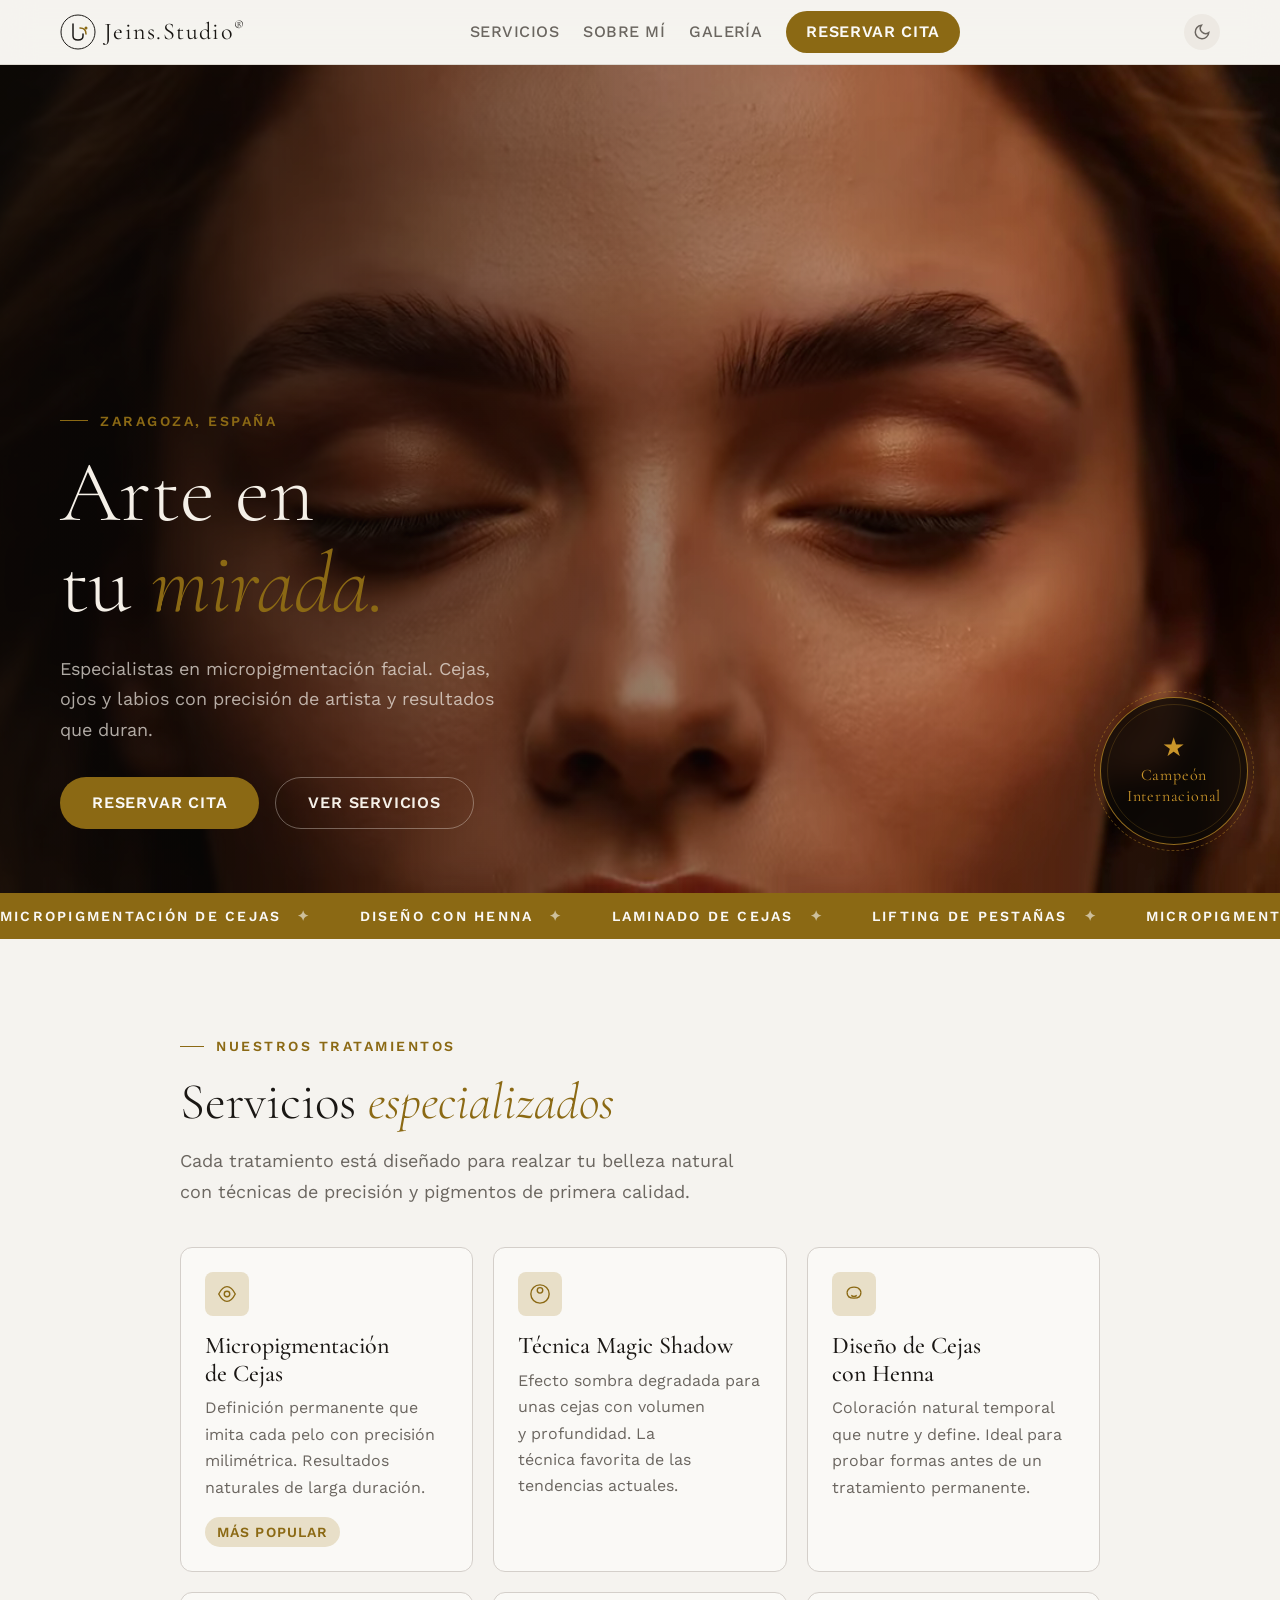
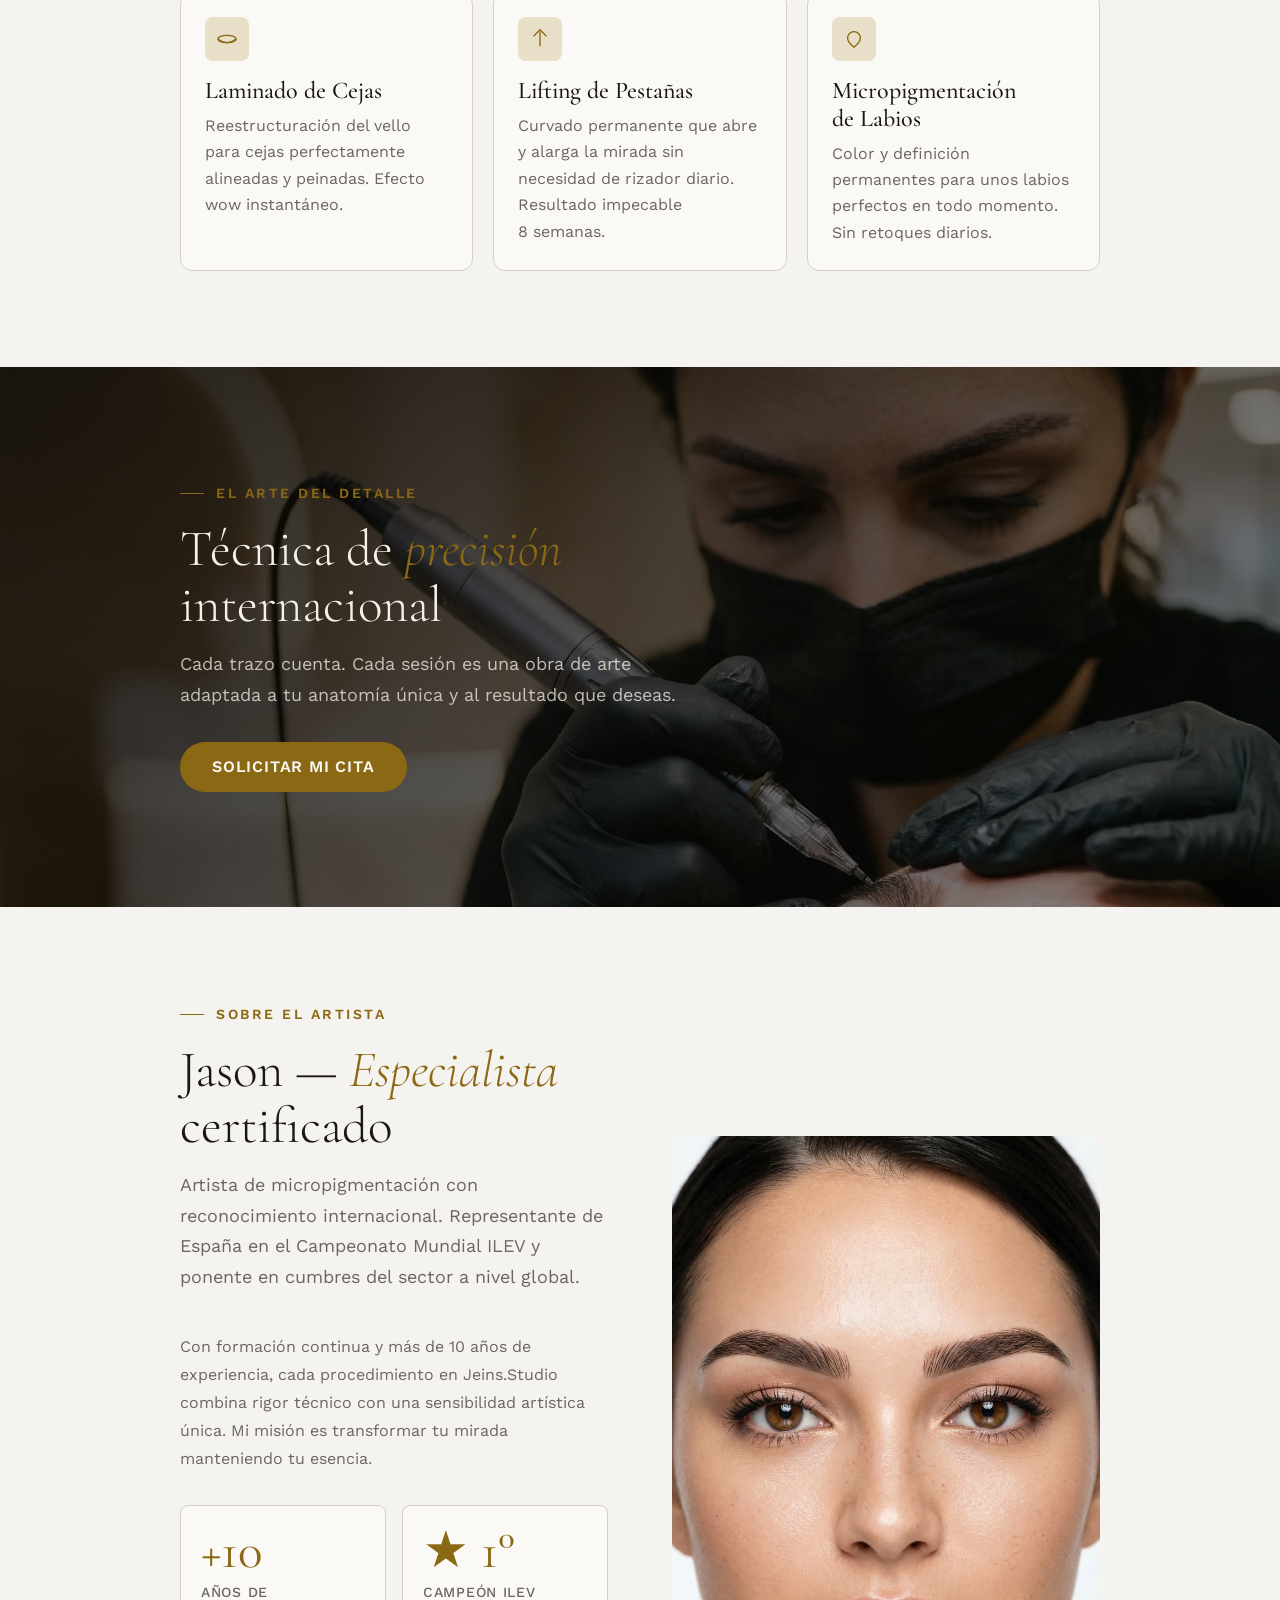
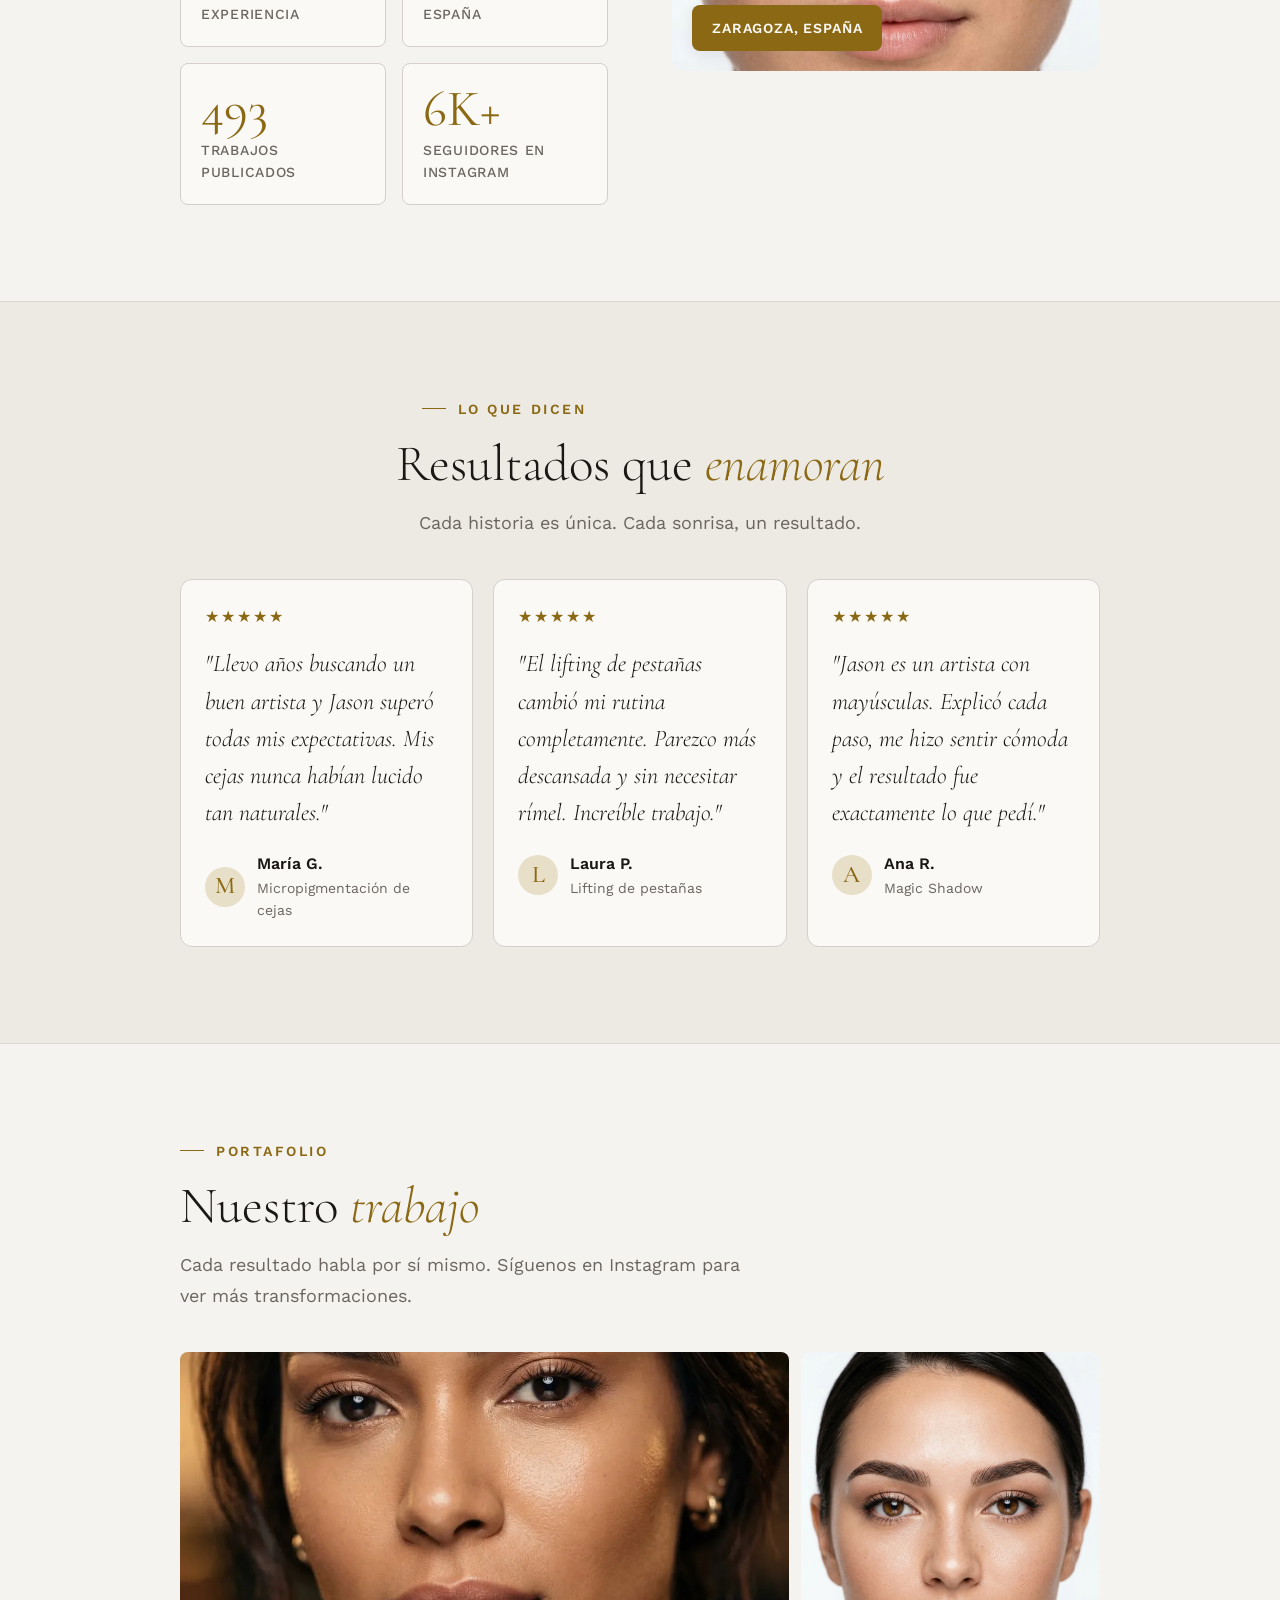
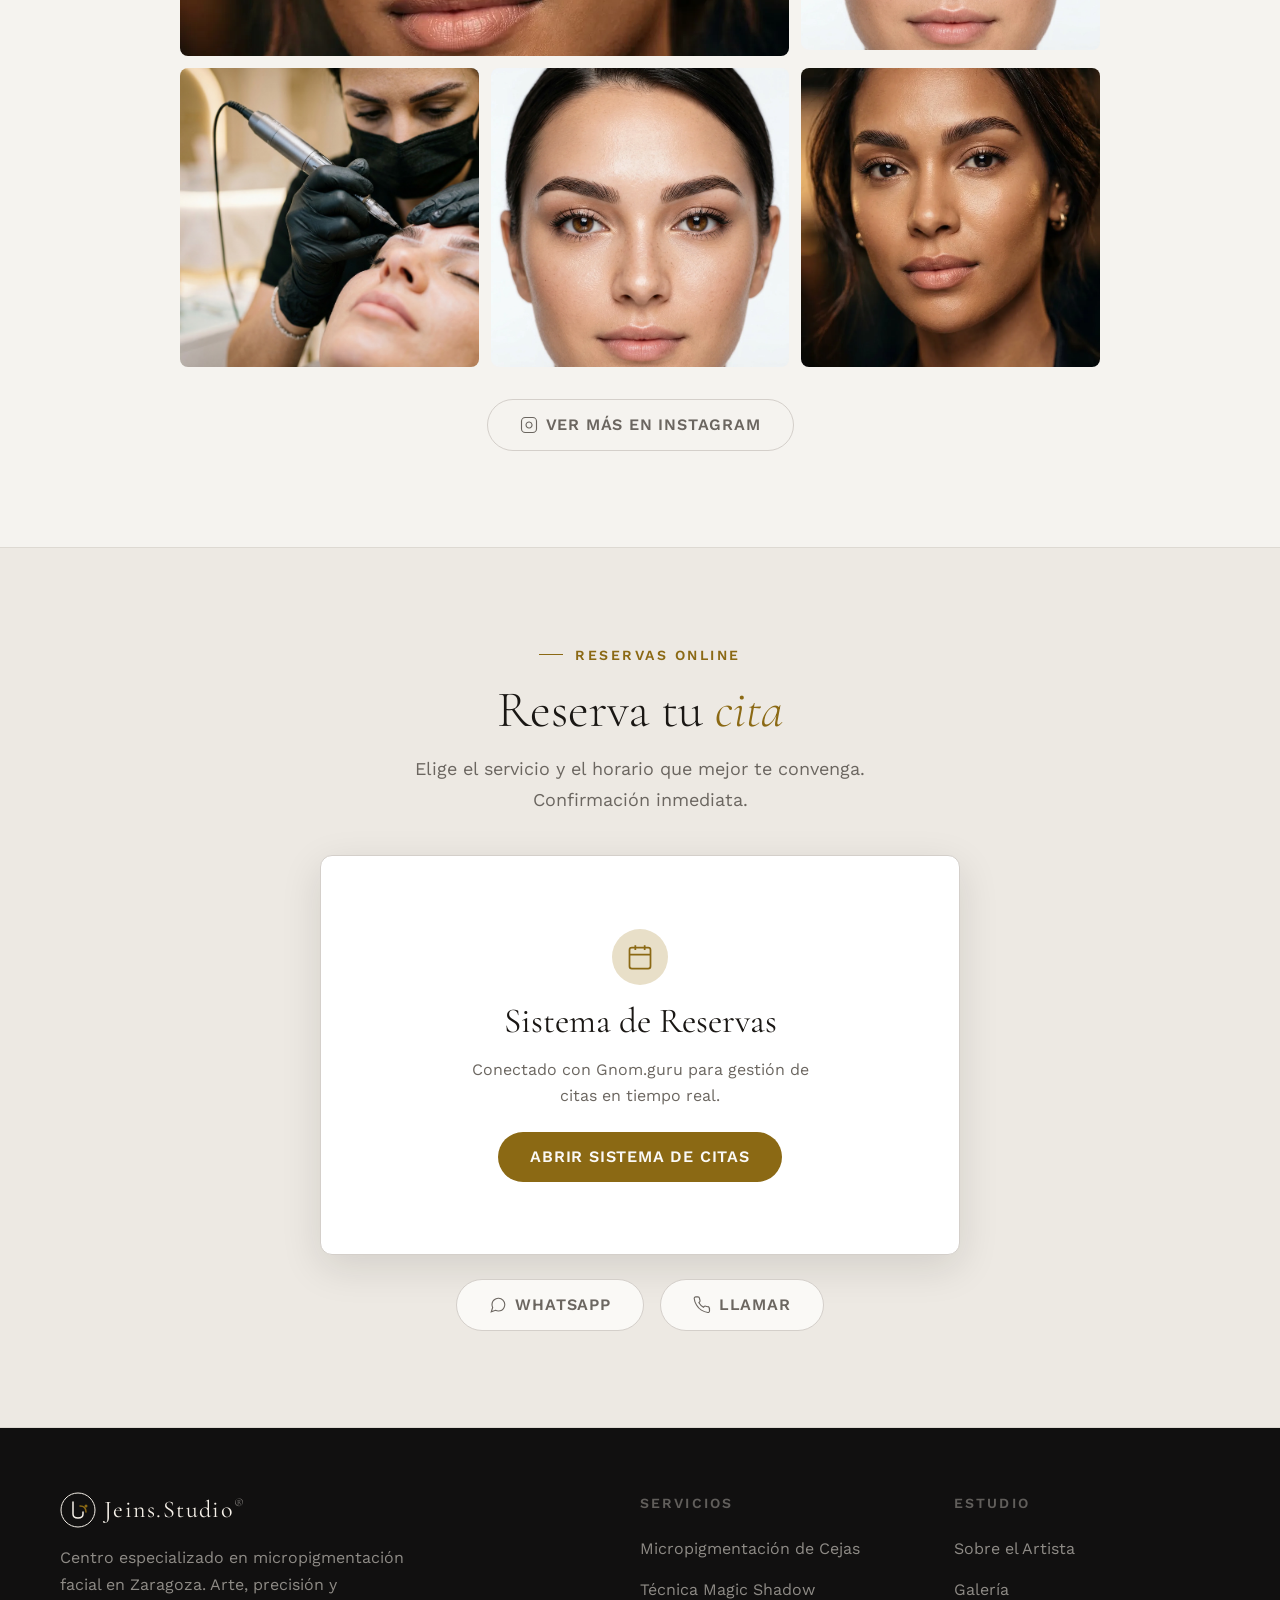
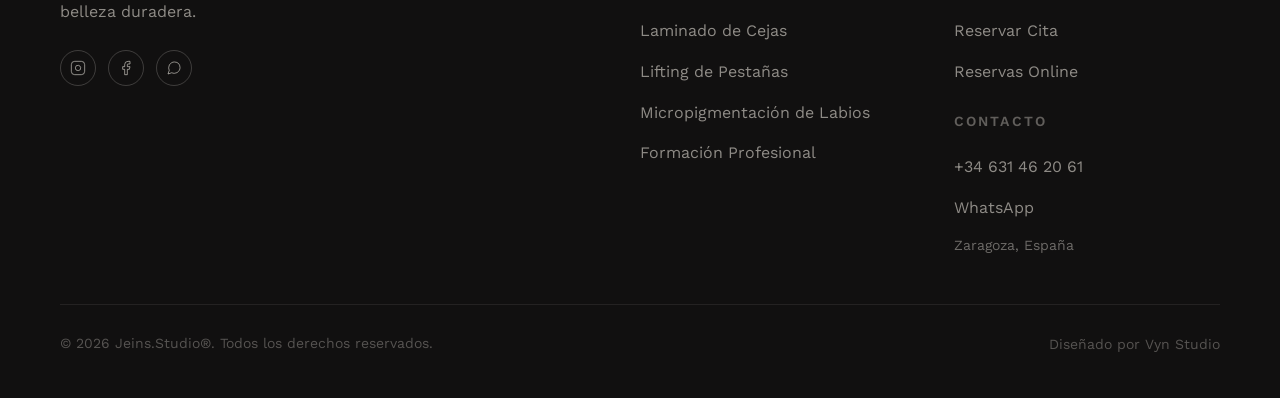
==== index.html @ 7ea9d1a5 "🎯 Hero poster: real first video frame inline (3KB) — exact match, zero flash" ====
<!DOCTYPE html>
<html lang="es">
<head>
<meta charset="UTF-8">
<meta name="viewport" content="width=device-width, initial-scale=1.0">

<!-- ===== SEO PRIMARIO ===== -->
<title>Jeins.Studio® | Micropigmentación de Cejas y Labios en Zaragoza</title>
<meta name="description" content="Jeins.Studio® — Especialistas en micropigmentación facial en Zaragoza. Cejas, ojos y labios con precisión de artista. Campeón internacional ILEV. Reserva tu cita online.">
<meta name="keywords" content="micropigmentación Zaragoza, micropigmentación cejas Zaragoza, microblading Zaragoza, laminado cejas Zaragoza, lifting pestañas Zaragoza, tatuaje cejas Zaragoza, Jeins Studio">
<meta name="author" content="Jeins.Studio®">
<meta name="robots" content="index, follow">
<link rel="canonical" href="https://jeinsstudio.com/">

<!-- ===== OPEN GRAPH (Facebook / WhatsApp) ===== -->
<meta property="og:type" content="website">
<meta property="og:url" content="https://jeinsstudio.com/">
<meta property="og:title" content="Jeins.Studio® | Micropigmentación Facial en Zaragoza">
<meta property="og:description" content="Especialistas en diseño de cejas, micropigmentación y tratamientos de belleza en Zaragoza. Artista galardonado internacionalmente. Reserva tu cita.">
<meta property="og:image" content="https://jeinsstudio.com/hero.png">
<meta property="og:image:width" content="1200">
<meta property="og:image:height" content="630">
<meta property="og:locale" content="es_ES">
<meta property="og:site_name" content="Jeins.Studio®">

<!-- ===== TWITTER CARD ===== -->
<meta name="twitter:card" content="summary_large_image">
<meta name="twitter:title" content="Jeins.Studio® | Micropigmentación Facial en Zaragoza">
<meta name="twitter:description" content="Especialistas en micropigmentación facial en Zaragoza. Reserva tu cita online.">
<meta name="twitter:image" content="https://jeinsstudio.com/hero.png">

<!-- ===== STRUCTURED DATA (Schema.org) ===== -->
<script type="application/ld+json">
{
  "@context": "https://schema.org",
  "@type": "BeautySalon",
  "name": "Jeins.Studio®",
  "description": "Centro especializado en micropigmentación facial en Zaragoza. Cejas, ojos y labios con precisión de artista.",
  "url": "https://jeinsstudio.com",
  "telephone": "+34631462061",
  "priceRange": "€€",
  "image": "https://jeinsstudio.com/hero.png",
  "address": {
    "@type": "PostalAddress",
    "addressLocality": "Zaragoza",
    "addressRegion": "Aragón",
    "addressCountry": "ES"
  },
  "geo": {
    "@type": "GeoCoordinates",
    "latitude": "41.6488",
    "longitude": "-0.8891"
  },
  "openingHoursSpecification": {
    "@type": "OpeningHoursSpecification",
    "dayOfWeek": ["Monday","Tuesday","Wednesday","Thursday","Friday"],
    "opens": "09:00",
    "closes": "19:00"
  },
  "sameAs": [
    "https://www.instagram.com/jeins.studio",
    "https://www.facebook.com/profile.php?id=100095380410273"
  ],
  "hasOfferCatalog": {
    "@type": "OfferCatalog",
    "name": "Servicios de Micropigmentación",
    "itemListElement": [
      {"@type": "Offer", "itemOffered": {"@type": "Service", "name": "Micropigmentación de Cejas"}},
      {"@type": "Offer", "itemOffered": {"@type": "Service", "name": "Técnica Magic Shadow"}},
      {"@type": "Offer", "itemOffered": {"@type": "Service", "name": "Laminado de Cejas"}},
      {"@type": "Offer", "itemOffered": {"@type": "Service", "name": "Lifting de Pestañas"}},
      {"@type": "Offer", "itemOffered": {"@type": "Service", "name": "Micropigmentación de Labios"}}
    ]
  }
}
</script>

<!-- ===== PERFORMANCE ===== -->
<link rel="preconnect" href="https://fonts.googleapis.com">
<link rel="preconnect" href="https://fonts.gstatic.com" crossorigin>
<link rel="preload" href="hero.webm" as="video" type="video/webm">
<link rel="preload" href="hero.mp4" as="video" type="video/mp4">
<link rel="dns-prefetch" href="https://wa.me">
<link rel="dns-prefetch" href="https://gnom.guru">
<link href="https://fonts.googleapis.com/css2?family=Cormorant+Garamond:ital,wght@0,300;0,400;0,500;0,600;1,300;1,400&family=Work+Sans:wght@300;400;500;600&display=swap" rel="stylesheet" media="print" onload="this.media='all'">
<noscript><link href="https://fonts.googleapis.com/css2?family=Cormorant+Garamond:ital,wght@0,300;0,400;0,500;0,600;1,300;1,400&family=Work+Sans:wght@300;400;500;600&display=swap" rel="stylesheet"></noscript>

<style>
  /* ===== DESIGN TOKENS ===== */
  :root {
    /* Type Scale */
    --text-xs:   clamp(0.75rem,  0.7rem  + 0.25vw, 0.875rem);
    --text-sm:   clamp(0.875rem, 0.8rem  + 0.35vw, 1rem);
    --text-base: clamp(1rem,     0.95rem + 0.25vw, 1.125rem);
    --text-lg:   clamp(1.125rem, 1rem    + 0.75vw, 1.5rem);
    --text-xl:   clamp(1.5rem,   1.2rem  + 1.25vw, 2.25rem);
    --text-2xl:  clamp(2rem,     1.2rem  + 2.5vw,  3.5rem);
    --text-hero: clamp(3rem,     1rem    + 5.5vw,  6rem);

    /* Spacing */
    --space-1: 0.25rem; --space-2: 0.5rem; --space-3: 0.75rem;
    --space-4: 1rem;    --space-5: 1.25rem; --space-6: 1.5rem;
    --space-8: 2rem;    --space-10: 2.5rem; --space-12: 3rem;
    --space-16: 4rem;   --space-20: 5rem;   --space-24: 6rem;
    --space-32: 8rem;

    /* Palette — Warm Ivory + Muted Gold luxury */
    --color-bg:             #f5f3ef;
    --color-surface:        #faf9f6;
    --color-surface-2:      #ffffff;
    --color-surface-offset: #ede9e3;
    --color-divider:        #ddd9d2;
    --color-border:         #d4cfca;

    --color-text:           #1a1714;
    --color-text-muted:     #6b6660;
    --color-text-faint:     #b8b4af;
    --color-text-inverse:   #faf9f6;

    /* Primary accent: deep warm gold */
    --color-primary:        #8b6914;
    --color-primary-hover:  #6e5210;
    --color-primary-active: #50390c;
    --color-primary-highlight: #e8dfc8;

    /* Secondary: very dark charcoal for strong contrast */
    --color-dark:           #111010;

    /* Fonts */
    --font-display: 'Cormorant Garamond', Georgia, serif;
    --font-body:    'Work Sans', 'Helvetica Neue', sans-serif;

    /* Radius */
    --radius-sm: 0.25rem;
    --radius-md: 0.5rem;
    --radius-lg: 0.75rem;
    --radius-full: 9999px;

    /* Transitions */
    --transition-interactive: 220ms cubic-bezier(0.16, 1, 0.3, 1);

    /* Shadows */
    --shadow-sm: 0 1px 3px rgba(26,23,20,0.06);
    --shadow-md: 0 4px 16px rgba(26,23,20,0.08);
    --shadow-lg: 0 12px 40px rgba(26,23,20,0.12);

    /* Content widths */
    --content-narrow: 640px;
    --content-default: 960px;
    --content-wide: 1200px;
  }

  [data-theme="dark"] {
    --color-bg:             #0f0e0c;
    --color-surface:        #161411;
    --color-surface-2:      #1c1a17;
    --color-surface-offset: #1a1815;
    --color-divider:        #282420;
    --color-border:         #373330;
    --color-text:           #e8e4de;
    --color-text-muted:     #8a8580;
    --color-text-faint:     #5a5550;
    --color-text-inverse:   #161411;
    --color-primary:        #c9952a;
    --color-primary-hover:  #e8b040;
    --color-primary-active: #f5c95a;
    --color-primary-highlight: #3a2e14;
    --color-dark:           #f0ece5;
    --shadow-sm: 0 1px 3px rgba(0,0,0,0.25);
    --shadow-md: 0 4px 16px rgba(0,0,0,0.35);
    --shadow-lg: 0 12px 40px rgba(0,0,0,0.5);
  }

  @media (prefers-color-scheme: dark) {
    :root:not([data-theme]) {
      --color-bg: #0f0e0c; --color-surface: #161411; --color-surface-2: #1c1a17;
      --color-surface-offset: #1a1815; --color-divider: #282420; --color-border: #373330;
      --color-text: #e8e4de; --color-text-muted: #8a8580; --color-text-faint: #5a5550;
      --color-text-inverse: #161411; --color-primary: #c9952a; --color-primary-hover: #e8b040;
      --color-primary-active: #f5c95a; --color-primary-highlight: #3a2e14;
      --color-dark: #f0ece5;
      --shadow-sm: 0 1px 3px rgba(0,0,0,0.25); --shadow-md: 0 4px 16px rgba(0,0,0,0.35); --shadow-lg: 0 12px 40px rgba(0,0,0,0.5);
    }
  }

  /* ===== BASE RESET ===== */
  *, *::before, *::after { box-sizing: border-box; margin: 0; padding: 0; }

  html {
    -webkit-text-size-adjust: none; text-size-adjust: none;
    -webkit-font-smoothing: antialiased; -moz-osx-font-smoothing: grayscale;
    text-rendering: optimizeLegibility; scroll-behavior: smooth;
    scroll-padding-top: var(--space-16);
  }

  body {
    min-height: 100dvh; line-height: 1.6;
    font-family: var(--font-body);
    font-size: var(--text-base);
    color: var(--color-text);
    background-color: var(--color-bg);
  }

  img, picture, video, canvas, svg { display: block; max-width: 100%; height: auto; }
  ul[role="list"], ol[role="list"] { list-style: none; }
  input, button, textarea, select { font: inherit; color: inherit; }
  h1, h2, h3, h4 { text-wrap: balance; line-height: 1.15; }
  p, li { text-wrap: pretty; max-width: 72ch; }

  ::selection { background: color-mix(in oklab, var(--color-primary) 25%, transparent); color: var(--color-text); }
  :focus-visible { outline: 2px solid var(--color-primary); outline-offset: 3px; border-radius: var(--radius-sm); }

  @media (prefers-reduced-motion: reduce) {
    *, *::before, *::after { animation-duration: 0.01ms !important; transition-duration: 0.01ms !important; scroll-behavior: auto !important; }
  }

  button { cursor: pointer; background: none; border: none; }
  a, button, [role="button"] {
    transition: color var(--transition-interactive), background var(--transition-interactive),
                border-color var(--transition-interactive), box-shadow var(--transition-interactive),
                opacity var(--transition-interactive);
  }
  .sr-only { position: absolute; width: 1px; height: 1px; padding: 0; margin: -1px; overflow: hidden; clip: rect(0,0,0,0); white-space: nowrap; border-width: 0; }

  /* ===== LAYOUT UTILITIES ===== */
  .container { width: 100%; max-width: var(--content-default); margin-inline: auto; padding-inline: var(--space-5); }
  .container--wide { max-width: var(--content-wide); }
  .container--narrow { max-width: var(--content-narrow); }

  /* ===== HEADER ===== */
  .header {
    position: sticky; top: 0; z-index: 50;
    background: color-mix(in oklab, var(--color-bg) 92%, transparent);
    backdrop-filter: blur(16px);
    border-bottom: 1px solid var(--color-divider);
    transition: box-shadow var(--transition-interactive);
  }
  .header--scrolled { box-shadow: var(--shadow-sm); }

  .header__inner {
    display: flex; align-items: center; justify-content: space-between;
    height: 64px;
  }

  /* Logo SVG */
  .logo { display: flex; align-items: center; gap: var(--space-2); text-decoration: none; color: var(--color-text); }
  .logo__svg { width: 36px; height: 36px; flex-shrink: 0; }
  .logo__name {
    font-family: var(--font-display);
    font-size: var(--text-lg);
    font-weight: 400;
    letter-spacing: 0.06em;
    line-height: 1;
  }
  .logo__reg { font-size: 0.55em; vertical-align: super; }

  /* Nav */
  .nav { display: flex; align-items: center; gap: var(--space-6); }
  .nav__link {
    font-size: var(--text-sm); font-weight: 500; text-decoration: none;
    color: var(--color-text-muted); letter-spacing: 0.03em; text-transform: uppercase;
  }
  .nav__link:hover { color: var(--color-text); }
  .nav__cta {
    font-size: var(--text-sm); font-weight: 600; text-decoration: none;
    background: var(--color-primary); color: var(--color-text-inverse);
    padding: var(--space-2) var(--space-5);
    border-radius: var(--radius-full);
    letter-spacing: 0.04em; text-transform: uppercase;
  }
  .nav__cta:hover { background: var(--color-primary-hover); }

  .header__actions { display: flex; align-items: center; gap: var(--space-3); }
  .theme-toggle {
    width: 36px; height: 36px; display: flex; align-items: center; justify-content: center;
    border-radius: var(--radius-full); color: var(--color-text-muted);
    background: var(--color-surface-offset);
  }
  .theme-toggle:hover { color: var(--color-text); background: var(--color-divider); }

  .menu-toggle { display: none; flex-direction: column; gap: 5px; padding: var(--space-2); }
  .menu-toggle span { display: block; width: 22px; height: 1.5px; background: var(--color-text); transition: all var(--transition-interactive); }
  .menu-toggle.open span:nth-child(1) { transform: rotate(45deg) translate(4.5px, 4.5px); }
  .menu-toggle.open span:nth-child(2) { opacity: 0; transform: scaleX(0); }
  .menu-toggle.open span:nth-child(3) { transform: rotate(-45deg) translate(4.5px, -4.5px); }

  @media (max-width: 768px) {
    .nav { display: none; position: absolute; top: 64px; left: 0; right: 0; background: var(--color-surface); border-bottom: 1px solid var(--color-divider); flex-direction: column; padding: var(--space-6) var(--space-5); gap: var(--space-4); z-index: 49; }
    .nav.open { display: flex; }
    .menu-toggle { display: flex; }
    .nav__cta { align-self: flex-start; }
  }

  /* ===== HERO ===== */
  .hero {
    position: relative; overflow: hidden;
    min-height: 92dvh;
    display: grid;
    grid-template-columns: 1fr;
    background: #0a0806;
  }

  .hero__image {
    position: absolute; inset: 0;
    overflow: hidden;
  }

  /* Poster via CSS background — always visible, no img flash */
  .hero__image {
    position: absolute; inset: 0;
    overflow: hidden;
    background: url('[data-uri]') center 18% / cover no-repeat;
  }

  /* Video fades in over the background — no flash ever */
  .hero__video {
    position: absolute; inset: 0;
    width: 100%; height: 100%;
    object-fit: cover;
    object-position: center 18%;
    opacity: 0;
    transition: opacity 1s ease;
  }
  .hero__video.playing { opacity: 1; transition: opacity 0.4s ease; }

  @media (max-width: 768px) {
    .hero__video { object-position: 60% 18%; }
  }
  .hero__overlay {
    position: absolute; inset: 0;
    background: linear-gradient(to right, rgba(10,8,6,0.82) 0%, rgba(10,8,6,0.4) 55%, rgba(10,8,6,0.1) 100%);
  }
  .hero__content {
    position: relative; z-index: 2;
    display: flex; flex-direction: column; justify-content: flex-end;
    padding: var(--space-20) var(--space-5) var(--space-16);
    max-width: var(--content-wide); margin-inline: auto; width: 100%;
  }

  .hero__eyebrow {
    font-size: var(--text-xs); font-weight: 600; letter-spacing: 0.18em;
    text-transform: uppercase; color: var(--color-primary);
    margin-bottom: var(--space-4);
    display: flex; align-items: center; gap: var(--space-3);
  }
  .hero__eyebrow::before { content: ''; display: block; width: 28px; height: 1px; background: var(--color-primary); }

  .hero__title {
    font-family: var(--font-display);
    font-size: var(--text-hero);
    font-weight: 300;
    line-height: 1.05;
    color: #f5f0e8;
    margin-bottom: var(--space-6);
    max-width: 10ch;
  }
  .hero__title em { font-style: italic; color: var(--color-primary); }

  .hero__desc {
    font-size: var(--text-base); color: rgba(245,240,232,0.7);
    max-width: 42ch; margin-bottom: var(--space-8); line-height: 1.7;
  }

  .hero__actions { display: flex; gap: var(--space-4); flex-wrap: wrap; }

  .btn {
    display: inline-flex; align-items: center; justify-content: center; gap: var(--space-2);
    font-size: var(--text-sm); font-weight: 600; letter-spacing: 0.05em;
    text-transform: uppercase; text-decoration: none; border-radius: var(--radius-full);
    padding: var(--space-3) var(--space-8); white-space: nowrap;
  }
  .btn--primary { background: var(--color-primary); color: var(--color-text-inverse); }
  .btn--primary:hover { background: var(--color-primary-hover); }
  .btn--outline { border: 1px solid rgba(245,240,232,0.35); color: #f5f0e8; }
  .btn--outline:hover { background: rgba(245,240,232,0.08); border-color: rgba(245,240,232,0.6); }

  @keyframes badge-pulse {
    0%, 100% { box-shadow: 0 0 0 0 rgba(201,149,42,0.5), 0 0 0 0 rgba(201,149,42,0.25); }
    50%       { box-shadow: 0 0 0 12px rgba(201,149,42,0.15), 0 0 0 24px rgba(201,149,42,0.05); }
  }
  @keyframes badge-ring-spin {
    from { transform: rotate(0deg); }
    to   { transform: rotate(360deg); }
  }
  @keyframes badge-fadein {
    from { opacity: 0; transform: scale(0.8); }
    to   { opacity: 1; transform: scale(1); }
  }
  @keyframes star-glow {
    0%, 100% { text-shadow: 0 0 8px rgba(201,149,42,0.6); transform: scale(1); }
    50%       { text-shadow: 0 0 20px rgba(201,149,42,1), 0 0 40px rgba(201,149,42,0.4); transform: scale(1.15); }
  }

  .hero__badge {
    position: absolute; bottom: var(--space-12); right: var(--space-8);
    display: flex; flex-direction: column; align-items: center; justify-content: center;
    gap: 4px;
    width: 148px; height: 148px; border-radius: 50%;
    border: 1.5px solid rgba(201,149,42,0.7);
    background: rgba(10,8,6,0.75); color: #c9952a;
    font-size: var(--text-sm); font-weight: 500; letter-spacing: 0.08em;
    text-align: center; line-height: 1.35;
    backdrop-filter: blur(12px);
    animation: badge-fadein 1s ease 0.6s both, badge-pulse 3s ease-in-out 1.6s infinite;
  }

  /* Spinning outer ring */
  .hero__badge::before {
    content: '';
    position: absolute; inset: -7px;
    border-radius: 50%;
    border: 1px dashed rgba(201,149,42,0.4);
    animation: badge-ring-spin 12s linear infinite;
  }

  /* Static inner ring */
  .hero__badge::after {
    content: '';
    position: absolute; inset: 6px;
    border-radius: 50%;
    border: 1px solid rgba(201,149,42,0.2);
  }

  .hero__badge__star {
    font-size: 1.6rem; line-height: 1;
    animation: star-glow 2.5s ease-in-out 1.6s infinite;
  }
  .hero__badge__text {
    font-family: var(--font-display);
    font-size: 1rem; font-weight: 400;
    letter-spacing: 0.05em; line-height: 1.3;
  }

  @media (max-width: 480px) {
    .hero__badge { display: none; }
    .hero__overlay { background: linear-gradient(to bottom, rgba(10,8,6,0.5) 0%, rgba(10,8,6,0.85) 100%); }
    .hero__content { justify-content: flex-end; padding-top: var(--space-32); }
  }

  /* ===== MARQUEE ===== */
  .marquee-bar {
    background: var(--color-primary);
    overflow: hidden; padding-block: var(--space-3);
  }
  .marquee-track {
    display: flex; gap: var(--space-12); white-space: nowrap;
    animation: marquee 28s linear infinite;
  }
  .marquee-track:hover { animation-play-state: paused; }
  @keyframes marquee { from { transform: translateX(0); } to { transform: translateX(-50%); } }
  .marquee-item {
    font-size: var(--text-xs); font-weight: 600; letter-spacing: 0.16em;
    text-transform: uppercase; color: var(--color-text-inverse); flex-shrink: 0;
    display: flex; align-items: center; gap: var(--space-4);
  }
  .marquee-item::after { content: '✦'; opacity: 0.6; }

  /* ===== SECTION STYLES ===== */
  .section { padding-block: clamp(var(--space-12), 8vw, var(--space-24)); }

  .section__eyebrow {
    font-size: var(--text-xs); font-weight: 600; letter-spacing: 0.18em;
    text-transform: uppercase; color: var(--color-primary);
    margin-bottom: var(--space-4);
    display: flex; align-items: center; gap: var(--space-3);
  }
  .section__eyebrow::before { content: ''; display: block; width: 24px; height: 1px; background: var(--color-primary); }

  .section__title {
    font-family: var(--font-display);
    font-size: var(--text-2xl); font-weight: 300; line-height: 1.1;
    margin-bottom: var(--space-4);
  }
  .section__title em { font-style: italic; color: var(--color-primary); }
  .section__subtitle { font-size: var(--text-base); color: var(--color-text-muted); max-width: 52ch; line-height: 1.7; margin-bottom: var(--space-10); }

  /* ===== SERVICES ===== */
  .services-grid {
    display: grid;
    grid-template-columns: repeat(auto-fill, minmax(280px, 1fr));
    gap: var(--space-5);
  }

  .service-card {
    background: var(--color-surface); border: 1px solid var(--color-border);
    border-radius: var(--radius-lg); padding: var(--space-6);
    transition: box-shadow var(--transition-interactive), border-color var(--transition-interactive), transform var(--transition-interactive);
    cursor: default;
  }
  .service-card:hover { box-shadow: var(--shadow-md); border-color: var(--color-primary); transform: translateY(-2px); }

  .service-card__icon {
    width: 44px; height: 44px; border-radius: var(--radius-md);
    background: var(--color-primary-highlight);
    display: flex; align-items: center; justify-content: center;
    margin-bottom: var(--space-4); color: var(--color-primary);
    font-size: 1.2rem;
  }

  .service-card__title {
    font-family: var(--font-display); font-size: var(--text-lg);
    font-weight: 500; margin-bottom: var(--space-2);
  }
  .service-card__desc { font-size: var(--text-sm); color: var(--color-text-muted); line-height: 1.65; }
  .service-card__badge {
    display: inline-block; margin-top: var(--space-4);
    font-size: var(--text-xs); font-weight: 600; letter-spacing: 0.08em;
    text-transform: uppercase; color: var(--color-primary);
    background: var(--color-primary-highlight); padding: var(--space-1) var(--space-3);
    border-radius: var(--radius-full);
  }

  /* ===== ABOUT ===== */
  .about-grid {
    display: grid; grid-template-columns: 1fr 1fr;
    gap: var(--space-16); align-items: center;
  }

  .about__image-wrap {
    position: relative; border-radius: var(--radius-lg); overflow: hidden;
    aspect-ratio: 4/5;
  }
  .about__image-wrap img { width: 100%; height: 100%; object-fit: cover; }
  .about__image-badge {
    position: absolute; bottom: var(--space-5); left: var(--space-5);
    background: var(--color-primary); color: var(--color-text-inverse);
    padding: var(--space-3) var(--space-5);
    border-radius: var(--radius-md);
    font-size: var(--text-xs); font-weight: 600; letter-spacing: 0.06em;
    text-transform: uppercase; box-shadow: var(--shadow-md);
  }

  .about__stats {
    display: grid; grid-template-columns: 1fr 1fr;
    gap: var(--space-4); margin-top: var(--space-8);
  }
  .stat { background: var(--color-surface); border: 1px solid var(--color-border); border-radius: var(--radius-md); padding: var(--space-5); }
  .stat__number {
    font-family: var(--font-display); font-size: var(--text-2xl);
    font-weight: 400; color: var(--color-primary); line-height: 1;
    margin-bottom: var(--space-1);
  }
  .stat__label { font-size: var(--text-xs); color: var(--color-text-muted); font-weight: 500; letter-spacing: 0.05em; text-transform: uppercase; }

  @media (max-width: 768px) {
    .about-grid { grid-template-columns: 1fr; }
    .about__image-wrap { aspect-ratio: 4/3; max-height: 380px; }
  }

  /* ===== FULL BLEED SECTION ===== */
  .full-bleed {
    position: relative; overflow: hidden;
    min-height: 60vh; display: flex; align-items: center;
  }
  .full-bleed__bg {
    position: absolute; inset: 0;
    overflow: hidden;
  }
  .full-bleed__bg img {
    width: 100%; height: 100%;
    object-fit: cover; object-position: center;
    will-change: auto;
  }
  .full-bleed__overlay {
    position: absolute; inset: 0;
    background: linear-gradient(135deg, rgba(10,8,6,0.9) 0%, rgba(10,8,6,0.65) 60%, rgba(10,8,6,0.4) 100%);
  }
  .full-bleed__content {
    position: relative; z-index: 2;
    padding: clamp(var(--space-12), 8vw, var(--space-24)) var(--space-5);
    max-width: var(--content-default); margin-inline: auto; width: 100%;
  }
  .full-bleed__title {
    font-family: var(--font-display); font-size: var(--text-2xl);
    font-weight: 300; color: #f5f0e8; margin-bottom: var(--space-4); line-height: 1.1;
  }
  .full-bleed__title em { font-style: italic; color: var(--color-primary); }
  .full-bleed__text { font-size: var(--text-base); color: rgba(245,240,232,0.75); max-width: 46ch; line-height: 1.7; margin-bottom: var(--space-8); }

  /* ===== BOOKING ===== */
  .booking-section {
    background: var(--color-surface-offset);
    border-block: 1px solid var(--color-divider);
  }
  .booking-inner { max-width: 680px; margin-inline: auto; text-align: center; padding-inline: var(--space-5); }
  .booking-inner .section__subtitle { margin-inline: auto; }
  .booking-embed {
    margin-top: var(--space-8);
    border-radius: var(--radius-lg);
    overflow: hidden;
    box-shadow: var(--shadow-lg);
    background: var(--color-surface-2);
    border: 1px solid var(--color-border);
    min-height: 400px;
    display: flex; align-items: center; justify-content: center;
  }
  .booking-placeholder {
    display: flex; flex-direction: column; align-items: center; gap: var(--space-4);
    padding: var(--space-12) var(--space-8); text-align: center;
  }
  .booking-placeholder__icon {
    width: 56px; height: 56px; border-radius: 50%;
    background: var(--color-primary-highlight);
    display: flex; align-items: center; justify-content: center;
    color: var(--color-primary);
  }
  .booking-placeholder__title { font-family: var(--font-display); font-size: var(--text-xl); font-weight: 400; }
  .booking-placeholder__text { font-size: var(--text-sm); color: var(--color-text-muted); max-width: 36ch; }

  .booking-alt {
    margin-top: var(--space-6);
    display: flex; gap: var(--space-4); justify-content: center; flex-wrap: wrap;
  }
  .btn--ghost {
    border: 1px solid var(--color-border); color: var(--color-text-muted);
    background: var(--color-surface);
  }
  .btn--ghost:hover { border-color: var(--color-primary); color: var(--color-primary); }

  /* ===== GALLERY ===== */
  .gallery-grid {
    display: grid;
    grid-template-columns: repeat(3, 1fr);
    grid-template-rows: auto auto;
    gap: var(--space-3);
  }
  .gallery-item { border-radius: var(--radius-md); overflow: hidden; aspect-ratio: 1; background: var(--color-surface-offset); position: relative; }
  .gallery-item img { width: 100%; height: 100%; object-fit: cover; transition: transform 0.5s cubic-bezier(0.16,1,0.3,1); }
  .gallery-item:hover img { transform: scale(1.04); }
  .gallery-item--large { grid-column: span 2; aspect-ratio: 2/1; }

  @media (max-width: 600px) {
    .gallery-grid { grid-template-columns: repeat(2, 1fr); }
    .gallery-item--large { grid-column: span 2; aspect-ratio: 16/9; }
  }

  /* ===== FOOTER ===== */
  .footer {
    background: var(--color-dark); color: rgba(245,240,232,0.65);
    padding-block: var(--space-16) var(--space-10);
  }
  .footer__grid {
    display: grid; grid-template-columns: 2fr 1fr 1fr;
    gap: var(--space-12); margin-bottom: var(--space-12);
  }
  .footer__brand .logo__name { color: #f5f0e8; }
  .footer__desc { font-size: var(--text-sm); line-height: 1.7; margin-top: var(--space-4); color: rgba(245,240,232,0.55); max-width: 38ch; }
  .footer__social { display: flex; gap: var(--space-3); margin-top: var(--space-6); }
  .footer__social-link {
    width: 36px; height: 36px; border-radius: var(--radius-full);
    border: 1px solid rgba(245,240,232,0.2);
    display: flex; align-items: center; justify-content: center;
    color: rgba(245,240,232,0.55); text-decoration: none;
    font-size: var(--text-sm);
  }
  .footer__social-link:hover { border-color: var(--color-primary); color: var(--color-primary); }
  .footer__heading { font-size: var(--text-xs); font-weight: 600; letter-spacing: 0.15em; text-transform: uppercase; color: rgba(245,240,232,0.35); margin-bottom: var(--space-5); }
  .footer__links { list-style: none; display: flex; flex-direction: column; gap: var(--space-3); }
  .footer__links a { font-size: var(--text-sm); color: rgba(245,240,232,0.55); text-decoration: none; }
  .footer__links a:hover { color: var(--color-primary); }
  .footer__divider { border: none; border-top: 1px solid rgba(245,240,232,0.08); margin-bottom: var(--space-6); }
  .footer__bottom { display: flex; justify-content: space-between; align-items: center; flex-wrap: wrap; gap: var(--space-4); }
  .footer__legal { font-size: var(--text-xs); color: rgba(245,240,232,0.3); }
  .footer__pplx a { font-size: var(--text-xs); color: rgba(245,240,232,0.3); text-decoration: none; }
  .footer__pplx a:hover { color: rgba(245,240,232,0.6); }

  @media (max-width: 768px) {
    .footer__grid { grid-template-columns: 1fr 1fr; }
    .footer__brand { grid-column: span 2; }
    .footer__bottom { flex-direction: column; align-items: flex-start; }
  }
  @media (max-width: 480px) {
    .footer__grid { grid-template-columns: 1fr; }
    .footer__brand { grid-column: span 1; }
  }

  /* ===== TESTIMONIALS ===== */
  .testimonials-grid {
    display: grid; grid-template-columns: repeat(auto-fill, minmax(280px, 1fr));
    gap: var(--space-5);
  }
  .testimonial-card {
    background: var(--color-surface); border: 1px solid var(--color-border);
    border-radius: var(--radius-lg); padding: var(--space-6);
  }
  .testimonial-card__stars { color: var(--color-primary); margin-bottom: var(--space-4); font-size: var(--text-sm); letter-spacing: 2px; }
  .testimonial-card__text { font-family: var(--font-display); font-size: var(--text-lg); font-weight: 300; font-style: italic; line-height: 1.55; margin-bottom: var(--space-5); }
  .testimonial-card__author { display: flex; align-items: center; gap: var(--space-3); }
  .testimonial-card__avatar {
    width: 40px; height: 40px; border-radius: 50%;
    background: var(--color-primary-highlight); color: var(--color-primary);
    display: flex; align-items: center; justify-content: center;
    font-family: var(--font-display); font-size: var(--text-lg); font-weight: 500;
  }
  .testimonial-card__name { font-size: var(--text-sm); font-weight: 600; }
  .testimonial-card__meta { font-size: var(--text-xs); color: var(--color-text-muted); }

  /* ===== SCROLL ANIMATIONS ===== */
  .reveal {
    opacity: 0; transform: translateY(20px);
    transition: opacity 0.6s cubic-bezier(0.16,1,0.3,1), transform 0.6s cubic-bezier(0.16,1,0.3,1);
  }
  .reveal.visible { opacity: 1; transform: none; }
  .reveal--delay-1 { transition-delay: 0.1s; }
  .reveal--delay-2 { transition-delay: 0.2s; }
  .reveal--delay-3 { transition-delay: 0.3s; }
</style>
</head>

<body>

<!-- ===== HEADER ===== -->
<header class="header" id="header">
  <div class="container container--wide">
    <div class="header__inner">
      <a href="#" class="logo" aria-label="Jeins Studio — Inicio">
        <!-- SVG Logo: abstract J+S ligature mark -->
        <svg class="logo__svg" viewBox="0 0 36 36" fill="none" xmlns="http://www.w3.org/2000/svg" aria-hidden="true">
          <circle cx="18" cy="18" r="17" stroke="currentColor" stroke-width="1"/>
          <path d="M13 10 L13 22 Q13 26 18 26 Q23 26 23 22 L23 20" stroke="currentColor" stroke-width="1.5" stroke-linecap="round" fill="none"/>
          <path d="M20 14 Q26 14 26 20" stroke="var(--color-primary)" stroke-width="1.5" stroke-linecap="round" fill="none"/>
          <circle cx="26" cy="14" r="1.5" fill="var(--color-primary)"/>
        </svg>
        <span class="logo__name">Jeins.Studio<span class="logo__reg">®</span></span>
      </a>

      <nav class="nav" id="nav" aria-label="Navegación principal">
        <a href="#servicios" class="nav__link">Servicios</a>
        <a href="#sobre-mi" class="nav__link">Sobre Mí</a>
        <a href="#galeria" class="nav__link">Galería</a>
        <a href="#reservar" class="nav__cta">Reservar Cita</a>
      </nav>

      <div class="header__actions">
        <button class="theme-toggle" data-theme-toggle aria-label="Cambiar modo claro/oscuro">
          <svg width="18" height="18" viewBox="0 0 24 24" fill="none" stroke="currentColor" stroke-width="2"><path d="M21 12.79A9 9 0 1 1 11.21 3 7 7 0 0 0 21 12.79z"/></svg>
        </button>
        <button class="menu-toggle" id="menuToggle" aria-label="Abrir menú" aria-expanded="false">
          <span></span><span></span><span></span>
        </button>
      </div>
    </div>
  </div>
</header>

<!-- ===== HERO ===== -->
<section class="hero" aria-label="Portada">
  <div class="hero__image">
    <video class="hero__video" autoplay muted loop playsinline preload="auto" aria-hidden="true">
      <source src="hero.webm" type="video/webm">
      <source src="hero.mp4" type="video/mp4">
    </video>
  </div>
  <div class="hero__overlay" aria-hidden="true"></div>
  <div class="hero__content container container--wide">
    <p class="hero__eyebrow">Zaragoza, España</p>
    <h1 class="hero__title">Arte en tu <em>mirada.</em></h1>
    <p class="hero__desc">Especialistas en micropigmentación facial. Cejas, ojos y labios con precisión de artista y resultados que duran.</p>
    <div class="hero__actions">
      <a href="#reservar" class="btn btn--primary">Reservar cita</a>
      <a href="#servicios" class="btn btn--outline">Ver servicios</a>
    </div>
  </div>
  <div class="hero__badge" aria-label="Campeón internacional">
    <span class="hero__badge__star">★</span>
    <span class="hero__badge__text">Campeón<br>Internacional</span>
  </div>
</section>

<!-- ===== MARQUEE ===== -->
<div class="marquee-bar" aria-hidden="true">
  <div class="marquee-track">
    <span class="marquee-item">Micropigmentación de Cejas</span>
    <span class="marquee-item">Diseño con Henna</span>
    <span class="marquee-item">Laminado de Cejas</span>
    <span class="marquee-item">Lifting de Pestañas</span>
    <span class="marquee-item">Micropigmentación de Labios</span>
    <span class="marquee-item">Técnica Magic Shadow</span>
    <span class="marquee-item">Formación Profesional</span>
    <span class="marquee-item">Micropigmentación de Cejas</span>
    <span class="marquee-item">Diseño con Henna</span>
    <span class="marquee-item">Laminado de Cejas</span>
    <span class="marquee-item">Lifting de Pestañas</span>
    <span class="marquee-item">Micropigmentación de Labios</span>
    <span class="marquee-item">Técnica Magic Shadow</span>
    <span class="marquee-item">Formación Profesional</span>
  </div>
</div>

<!-- ===== SERVICES ===== -->
<section class="section" id="servicios" aria-labelledby="servicios-title">
  <div class="container">
    <p class="section__eyebrow reveal">Nuestros Tratamientos</p>
    <h2 class="section__title reveal reveal--delay-1" id="servicios-title">Servicios <em>especializados</em></h2>
    <p class="section__subtitle reveal reveal--delay-2">Cada tratamiento está diseñado para realzar tu belleza natural con técnicas de precisión y pigmentos de primera calidad.</p>

    <div class="services-grid">
      <div class="service-card reveal">
        <div class="service-card__icon" aria-hidden="true">
          <svg width="22" height="22" viewBox="0 0 24 24" fill="none" stroke="currentColor" stroke-width="1.5"><path d="M3 12s4-8 9-8 9 8 9 8-4 8-9 8-9-8-9-8z"/><circle cx="12" cy="12" r="3"/></svg>
        </div>
        <h3 class="service-card__title">Micropigmentación de Cejas</h3>
        <p class="service-card__desc">Definición permanente que imita cada pelo con precisión milimétrica. Resultados naturales de larga duración.</p>
        <span class="service-card__badge">Más popular</span>
      </div>

      <div class="service-card reveal reveal--delay-1">
        <div class="service-card__icon" aria-hidden="true">
          <svg width="22" height="22" viewBox="0 0 24 24" fill="none" stroke="currentColor" stroke-width="1.5"><path d="M12 2C6.48 2 2 6.48 2 12s4.48 10 10 10 10-4.48 10-10S17.52 2 12 2zm0 3c1.66 0 3 1.34 3 3s-1.34 3-3 3-3-1.34-3-3 1.34-3 3-3z"/></svg>
        </div>
        <h3 class="service-card__title">Técnica Magic Shadow</h3>
        <p class="service-card__desc">Efecto sombra degradada para unas cejas con volumen y profundidad. La técnica favorita de las tendencias actuales.</p>
      </div>

      <div class="service-card reveal reveal--delay-2">
        <div class="service-card__icon" aria-hidden="true">
          <svg width="22" height="22" viewBox="0 0 24 24" fill="none" stroke="currentColor" stroke-width="1.5"><path d="M4.5 10.5s0-6 7.5-6 7.5 6 7.5 6"/><path d="M4.5 10.5c0 4.5 3.36 6 7.5 6s7.5-1.5 7.5-6"/><path d="M9 13.5 Q12 16 15 13.5"/></svg>
        </div>
        <h3 class="service-card__title">Diseño de Cejas con Henna</h3>
        <p class="service-card__desc">Coloración natural temporal que nutre y define. Ideal para probar formas antes de un tratamiento permanente.</p>
      </div>

      <div class="service-card reveal">
        <div class="service-card__icon" aria-hidden="true">
          <svg width="22" height="22" viewBox="0 0 24 24" fill="none" stroke="currentColor" stroke-width="1.5"><ellipse cx="12" cy="12" rx="10" ry="4"/><path d="M2 12 Q12 20 22 12"/></svg>
        </div>
        <h3 class="service-card__title">Laminado de Cejas</h3>
        <p class="service-card__desc">Reestructuración del vello para cejas perfectamente alineadas y peinadas. Efecto wow instantáneo.</p>
      </div>

      <div class="service-card reveal reveal--delay-1">
        <div class="service-card__icon" aria-hidden="true">
          <svg width="22" height="22" viewBox="0 0 24 24" fill="none" stroke="currentColor" stroke-width="1.5"><path d="M12 20V4M5 9l7-7 7 7"/></svg>
        </div>
        <h3 class="service-card__title">Lifting de Pestañas</h3>
        <p class="service-card__desc">Curvado permanente que abre y alarga la mirada sin necesidad de rizador diario. Resultado impecable 8 semanas.</p>
      </div>

      <div class="service-card reveal reveal--delay-2">
        <div class="service-card__icon" aria-hidden="true">
          <svg width="22" height="22" viewBox="0 0 24 24" fill="none" stroke="currentColor" stroke-width="1.5"><path d="M12 21s-7-5.5-7-10a7 7 0 0 1 14 0c0 4.5-7 10-7 10z"/></svg>
        </div>
        <h3 class="service-card__title">Micropigmentación de Labios</h3>
        <p class="service-card__desc">Color y definición permanentes para unos labios perfectos en todo momento. Sin retoques diarios.</p>
      </div>
    </div>
  </div>
</section>

<!-- ===== ABOUT (full-bleed transition) ===== -->
<section class="full-bleed" aria-labelledby="fullbleed-title">
  <div class="full-bleed__bg">
    <picture>
      <source srcset="service.webp" type="image/webp">
      <img src="service.png" alt="Artista realizando micropigmentación en cliente" loading="lazy" decoding="async">
    </picture>
  </div>
  <div class="full-bleed__overlay" aria-hidden="true"></div>
  <div class="full-bleed__content">
    <p class="section__eyebrow reveal" style="color: var(--color-primary);">El Arte del Detalle</p>
    <h2 class="full-bleed__title reveal reveal--delay-1" id="fullbleed-title">Técnica de <em>precisión</em><br>internacional</h2>
    <p class="full-bleed__text reveal reveal--delay-2">Cada trazo cuenta. Cada sesión es una obra de arte adaptada a tu anatomía única y al resultado que deseas.</p>
    <a href="#reservar" class="btn btn--primary reveal reveal--delay-3">Solicitar mi cita</a>
  </div>
</section>

<!-- ===== ABOUT SECTION ===== -->
<section class="section" id="sobre-mi" aria-labelledby="sobre-mi-title">
  <div class="container">
    <div class="about-grid">
      <div>
        <p class="section__eyebrow reveal">Sobre el Artista</p>
        <h2 class="section__title reveal reveal--delay-1" id="sobre-mi-title">Jason — <em>Especialista</em><br>certificado</h2>
        <p class="section__subtitle reveal reveal--delay-2">Artista de micropigmentación con reconocimiento internacional. Representante de España en el Campeonato Mundial ILEV y ponente en cumbres del sector a nivel global.</p>
        <p class="reveal reveal--delay-2" style="font-size: var(--text-sm); color: var(--color-text-muted); max-width: 52ch; line-height: 1.75;">Con formación continua y más de 10 años de experiencia, cada procedimiento en Jeins.Studio combina rigor técnico con una sensibilidad artística única. Mi misión es transformar tu mirada manteniendo tu esencia.</p>

        <div class="about__stats reveal">
          <div class="stat">
            <div class="stat__number">+10</div>
            <div class="stat__label">Años de experiencia</div>
          </div>
          <div class="stat">
            <div class="stat__number">★ 1°</div>
            <div class="stat__label">Campeón ILEV España</div>
          </div>
          <div class="stat">
            <div class="stat__number">493</div>
            <div class="stat__label">Trabajos publicados</div>
          </div>
          <div class="stat">
            <div class="stat__number">6K+</div>
            <div class="stat__label">Seguidores en Instagram</div>
          </div>
        </div>
      </div>

      <div class="about__image-wrap reveal reveal--delay-1">
        <img src="brows.webp" onerror="this.src='brows.png'" alt="Resultado de micropigmentación de cejas — cejas simétricas y naturales" loading="lazy" width="600" height="750">
        <div class="about__image-badge">Zaragoza, España</div>
      </div>
    </div>
  </div>
</section>

<!-- ===== TESTIMONIALS ===== -->
<section class="section" style="background: var(--color-surface-offset); border-block: 1px solid var(--color-divider);" aria-labelledby="testimonios-title">
  <div class="container">
    <p class="section__eyebrow reveal" style="justify-content: center;">Lo Que Dicen</p>
    <h2 class="section__title reveal reveal--delay-1" id="testimonios-title" style="text-align: center; margin-inline: auto;">Resultados que <em>enamoran</em></h2>
    <p class="section__subtitle reveal reveal--delay-2" style="text-align: center; margin-inline: auto;">Cada historia es única. Cada sonrisa, un resultado.</p>

    <div class="testimonials-grid">
      <div class="testimonial-card reveal">
        <div class="testimonial-card__stars" aria-label="5 estrellas">★★★★★</div>
        <p class="testimonial-card__text">"Llevo años buscando un buen artista y Jason superó todas mis expectativas. Mis cejas nunca habían lucido tan naturales."</p>
        <div class="testimonial-card__author">
          <div class="testimonial-card__avatar" aria-hidden="true">M</div>
          <div>
            <div class="testimonial-card__name">María G.</div>
            <div class="testimonial-card__meta">Micropigmentación de cejas</div>
          </div>
        </div>
      </div>

      <div class="testimonial-card reveal reveal--delay-1">
        <div class="testimonial-card__stars" aria-label="5 estrellas">★★★★★</div>
        <p class="testimonial-card__text">"El lifting de pestañas cambió mi rutina completamente. Parezco más descansada y sin necesitar rímel. Increíble trabajo."</p>
        <div class="testimonial-card__author">
          <div class="testimonial-card__avatar" aria-hidden="true">L</div>
          <div>
            <div class="testimonial-card__name">Laura P.</div>
            <div class="testimonial-card__meta">Lifting de pestañas</div>
          </div>
        </div>
      </div>

      <div class="testimonial-card reveal reveal--delay-2">
        <div class="testimonial-card__stars" aria-label="5 estrellas">★★★★★</div>
        <p class="testimonial-card__text">"Jason es un artista con mayúsculas. Explicó cada paso, me hizo sentir cómoda y el resultado fue exactamente lo que pedí."</p>
        <div class="testimonial-card__author">
          <div class="testimonial-card__avatar" aria-hidden="true">A</div>
          <div>
            <div class="testimonial-card__name">Ana R.</div>
            <div class="testimonial-card__meta">Magic Shadow</div>
          </div>
        </div>
      </div>
    </div>
  </div>
</section>

<!-- ===== GALLERY ===== -->
<section class="section" id="galeria" aria-labelledby="galeria-title">
  <div class="container">
    <p class="section__eyebrow reveal">Portafolio</p>
    <h2 class="section__title reveal reveal--delay-1" id="galeria-title">Nuestro <em>trabajo</em></h2>
    <p class="section__subtitle reveal reveal--delay-2">Cada resultado habla por sí mismo. Síguenos en Instagram para ver más transformaciones.</p>

    <div class="gallery-grid reveal">
      <div class="gallery-item gallery-item--large">
        <img src="hero.webp" onerror="this.src='hero.png'" alt="Resultado de diseño de cejas y mirada perfecta" loading="lazy" width="800" height="400">
      </div>
      <div class="gallery-item">
        <img src="brows.webp" onerror="this.src='brows.png'" alt="Cejas simétricas micropigmentadas resultado natural" loading="lazy" width="400" height="400">
      </div>
      <div class="gallery-item">
        <img src="service.png" alt="Procedimiento de micropigmentación facial profesional" loading="lazy" width="400" height="400">
      </div>
      <div class="gallery-item">
        <img src="brows.webp" onerror="this.src='brows.png'" alt="Detalle de micropigmentación hilo a hilo" loading="lazy" width="400" height="400">
      </div>
      <div class="gallery-item">
        <img src="hero.webp" onerror="this.src='hero.png'" alt="Resultado final mirada transformada" loading="lazy" width="400" height="400">
      </div>
    </div>

    <div style="text-align: center; margin-top: var(--space-8);">
      <a href="https://www.instagram.com/jeins.studio" target="_blank" rel="noopener noreferrer" class="btn btn--outline" style="border-color: var(--color-border); color: var(--color-text-muted);" aria-label="Ver más en Instagram de Jeins Studio">
        <svg width="18" height="18" viewBox="0 0 24 24" fill="none" stroke="currentColor" stroke-width="1.5" aria-hidden="true"><rect x="2" y="2" width="20" height="20" rx="5" ry="5"/><path d="M16 11.37A4 4 0 1 1 12.63 8 4 4 0 0 1 16 11.37z"/><line x1="17.5" y1="6.5" x2="17.51" y2="6.5"/></svg>
        Ver más en Instagram
      </a>
    </div>
  </div>
</section>

<!-- ===== BOOKING ===== -->
<section class="section booking-section" id="reservar" aria-labelledby="reservar-title">
  <div class="container">
    <div class="booking-inner">
      <p class="section__eyebrow reveal" style="justify-content: center;">Reservas Online</p>
      <h2 class="section__title reveal reveal--delay-1" id="reservar-title">Reserva tu <em>cita</em></h2>
      <p class="section__subtitle reveal reveal--delay-2">Elige el servicio y el horario que mejor te convenga. Confirmación inmediata.</p>

      <div class="booking-embed reveal" id="bookingEmbed">
        <div class="booking-placeholder">
          <div class="booking-placeholder__icon" aria-hidden="true">
            <svg width="28" height="28" viewBox="0 0 24 24" fill="none" stroke="currentColor" stroke-width="1.5"><rect x="3" y="4" width="18" height="18" rx="2"/><path d="M16 2v4M8 2v4M3 10h18"/></svg>
          </div>
          <h3 class="booking-placeholder__title">Sistema de Reservas</h3>
          <p class="booking-placeholder__text">Conectado con Gnom.guru para gestión de citas en tiempo real.</p>
          <a href="https://gnom.guru/jeinstudio" target="_blank" rel="noopener noreferrer" class="btn btn--primary" style="margin-top: var(--space-2);">Abrir sistema de citas</a>
        </div>
      </div>

      <div class="booking-alt">
        <a href="https://wa.me/34631462061?text=Hola%20Jeins.Studio%2C%20me%20gustar%C3%ADa%20reservar%20una%20cita." target="_blank" rel="noopener noreferrer" class="btn btn--ghost" aria-label="Reservar por WhatsApp">
          <svg width="18" height="18" viewBox="0 0 24 24" fill="none" stroke="currentColor" stroke-width="1.5" aria-hidden="true"><path d="M21 11.5a8.38 8.38 0 0 1-.9 3.8 8.5 8.5 0 0 1-7.6 4.7 8.38 8.38 0 0 1-3.8-.9L3 21l1.9-5.7a8.38 8.38 0 0 1-.9-3.8 8.5 8.5 0 0 1 4.7-7.6 8.38 8.38 0 0 1 3.8-.9h.5a8.48 8.48 0 0 1 8 8v.5z"/></svg>
          WhatsApp
        </a>
        <a href="tel:+34631462061" class="btn btn--ghost" aria-label="Llamar a Jeins Studio">
          <svg width="18" height="18" viewBox="0 0 24 24" fill="none" stroke="currentColor" stroke-width="1.5" aria-hidden="true"><path d="M22 16.92v3a2 2 0 0 1-2.18 2 19.79 19.79 0 0 1-8.63-3.07A19.5 19.5 0 0 1 4.69 12a19.79 19.79 0 0 1-3.07-8.67A2 2 0 0 1 3.6 1.18h3a2 2 0 0 1 2 1.72c.127.96.361 1.903.7 2.81a2 2 0 0 1-.45 2.11L7.91 8.91a16 16 0 0 0 6 6l.91-.91a2 2 0 0 1 2.11-.45c.907.339 1.85.573 2.81.7A2 2 0 0 1 21.73 16.92z"/></svg>
          Llamar
        </a>
      </div>
    </div>
  </div>
</section>

<!-- ===== FOOTER ===== -->
<footer class="footer" role="contentinfo">
  <div class="container container--wide">
    <div class="footer__grid">
      <div class="footer__brand">
        <a href="#" class="logo" aria-label="Jeins Studio — Inicio">
          <svg class="logo__svg" viewBox="0 0 36 36" fill="none" xmlns="http://www.w3.org/2000/svg" aria-hidden="true" style="color: #f5f0e8;">
            <circle cx="18" cy="18" r="17" stroke="currentColor" stroke-width="1"/>
            <path d="M13 10 L13 22 Q13 26 18 26 Q23 26 23 22 L23 20" stroke="currentColor" stroke-width="1.5" stroke-linecap="round" fill="none"/>
            <path d="M20 14 Q26 14 26 20" stroke="var(--color-primary)" stroke-width="1.5" stroke-linecap="round" fill="none"/>
            <circle cx="26" cy="14" r="1.5" fill="var(--color-primary)"/>
          </svg>
          <span class="logo__name">Jeins.Studio<span class="logo__reg" style="color: rgba(245,240,232,0.5);">®</span></span>
        </a>
        <p class="footer__desc">Centro especializado en micropigmentación facial en Zaragoza. Arte, precisión y belleza duradera.</p>
        <div class="footer__social">
          <a href="https://www.instagram.com/jeins.studio" target="_blank" rel="noopener noreferrer" class="footer__social-link" aria-label="Instagram de Jeins Studio">
            <svg width="16" height="16" viewBox="0 0 24 24" fill="none" stroke="currentColor" stroke-width="1.5" aria-hidden="true"><rect x="2" y="2" width="20" height="20" rx="5" ry="5"/><path d="M16 11.37A4 4 0 1 1 12.63 8 4 4 0 0 1 16 11.37z"/><line x1="17.5" y1="6.5" x2="17.51" y2="6.5"/></svg>
          </a>
          <a href="https://www.facebook.com/profile.php?id=100095380410273" target="_blank" rel="noopener noreferrer" class="footer__social-link" aria-label="Facebook de Jeins Studio">
            <svg width="16" height="16" viewBox="0 0 24 24" fill="none" stroke="currentColor" stroke-width="1.5" aria-hidden="true"><path d="M18 2h-3a5 5 0 0 0-5 5v3H7v4h3v8h4v-8h3l1-4h-4V7a1 1 0 0 1 1-1h3z"/></svg>
          </a>
          <a href="https://wa.me/34631462061" target="_blank" rel="noopener noreferrer" class="footer__social-link" aria-label="WhatsApp de Jeins Studio">
            <svg width="16" height="16" viewBox="0 0 24 24" fill="none" stroke="currentColor" stroke-width="1.5" aria-hidden="true"><path d="M21 11.5a8.38 8.38 0 0 1-.9 3.8 8.5 8.5 0 0 1-7.6 4.7 8.38 8.38 0 0 1-3.8-.9L3 21l1.9-5.7a8.38 8.38 0 0 1-.9-3.8 8.5 8.5 0 0 1 4.7-7.6 8.38 8.38 0 0 1 3.8-.9h.5a8.48 8.48 0 0 1 8 8v.5z"/></svg>
          </a>
        </div>
      </div>

      <div>
        <p class="footer__heading">Servicios</p>
        <ul class="footer__links" role="list">
          <li><a href="#servicios">Micropigmentación de Cejas</a></li>
          <li><a href="#servicios">Técnica Magic Shadow</a></li>
          <li><a href="#servicios">Laminado de Cejas</a></li>
          <li><a href="#servicios">Lifting de Pestañas</a></li>
          <li><a href="#servicios">Micropigmentación de Labios</a></li>
          <li><a href="#servicios">Formación Profesional</a></li>
        </ul>
      </div>

      <div>
        <p class="footer__heading">Estudio</p>
        <ul class="footer__links" role="list">
          <li><a href="#sobre-mi">Sobre el Artista</a></li>
          <li><a href="#galeria">Galería</a></li>
          <li><a href="#reservar">Reservar Cita</a></li>
          <li><a href="https://gnom.guru/jeinstudio" target="_blank" rel="noopener noreferrer">Reservas Online</a></li>
        </ul>
        <p class="footer__heading" style="margin-top: var(--space-6);">Contacto</p>
        <ul class="footer__links" role="list">
          <li><a href="tel:+34631462061">+34 631 46 20 61</a></li>
          <li><a href="https://wa.me/34631462061">WhatsApp</a></li>
          <li style="font-size: var(--text-xs); color: rgba(245,240,232,0.4);">Zaragoza, España</li>
        </ul>
      </div>
    </div>

    <hr class="footer__divider">
    <div class="footer__bottom">
      <p class="footer__legal">© 2026 Jeins.Studio®. Todos los derechos reservados.</p>
      <div class="footer__pplx">
        <a href="https://vynstudio.com" target="_blank" rel="noopener noreferrer">Diseñado por Vyn Studio</a>
      </div>
    </div>
  </div>
</footer>

<script>
  // Dark mode toggle
  (function(){
    const t = document.querySelector('[data-theme-toggle]');
    const r = document.documentElement;
    let d = matchMedia('(prefers-color-scheme: dark)').matches ? 'dark' : 'light';
    r.setAttribute('data-theme', d);
    function updateIcon(mode) {
      if (!t) return;
      t.setAttribute('aria-label', 'Cambiar a modo ' + (mode === 'dark' ? 'claro' : 'oscuro'));
      t.innerHTML = mode === 'dark'
        ? '<svg width="18" height="18" viewBox="0 0 24 24" fill="none" stroke="currentColor" stroke-width="2"><circle cx="12" cy="12" r="5"/><path d="M12 1v2M12 21v2M4.22 4.22l1.42 1.42M18.36 18.36l1.42 1.42M1 12h2M21 12h2M4.22 19.78l1.42-1.42M18.36 5.64l1.42-1.42"/></svg>'
        : '<svg width="18" height="18" viewBox="0 0 24 24" fill="none" stroke="currentColor" stroke-width="2"><path d="M21 12.79A9 9 0 1 1 11.21 3 7 7 0 0 0 21 12.79z"/></svg>';
    }
    updateIcon(d);
    t && t.addEventListener('click', () => { d = d === 'dark' ? 'light' : 'dark'; r.setAttribute('data-theme', d); updateIcon(d); });
  })();

  // Sticky header scroll behavior
  const header = document.getElementById('header');
  window.addEventListener('scroll', () => {
    header.classList.toggle('header--scrolled', window.scrollY > 10);
  }, { passive: true });

  // Mobile menu
  const menuToggle = document.getElementById('menuToggle');
  const nav = document.getElementById('nav');
  menuToggle.addEventListener('click', () => {
    const isOpen = nav.classList.toggle('open');
    menuToggle.classList.toggle('open', isOpen);
    menuToggle.setAttribute('aria-expanded', isOpen);
  });
  // Close nav on link click
  nav.querySelectorAll('a').forEach(link => {
    link.addEventListener('click', () => { nav.classList.remove('open'); menuToggle.classList.remove('open'); menuToggle.setAttribute('aria-expanded', 'false'); });
  });

  // Scroll reveal
  const revealObserver = new IntersectionObserver((entries) => {
    entries.forEach(entry => {
      if (entry.isIntersecting) { entry.target.classList.add('visible'); revealObserver.unobserve(entry.target); }
    });
  }, { threshold: 0.12 });
  document.querySelectorAll('.reveal').forEach(el => revealObserver.observe(el));

  // Hero video — CSS background is always visible, video fades in on top
  const heroVideo = document.querySelector('.hero__video');
  if (heroVideo) {
    heroVideo.addEventListener('playing', () => {
      heroVideo.classList.add('playing');
    }, { once: true });
    heroVideo.play().catch(() => { /* poster stays if blocked */ });
  }
</script>

<script data-pplx-inline-edit>
(function(){
  if(window===window.top)return;
  function inlineAll(orig,clone){
    if(orig.nodeType!==1)return;
    try{
      var cs=getComputedStyle(orig);
      var t='';
      for(var i=0;i<cs.length;i++){t+=cs[i]+':'+cs.getPropertyValue(cs[i])+';';}
      clone.style.cssText=t;
    }catch(e){}
    var oc=orig.children,cc=clone.children;
    for(var j=0;j<oc.length&&j<cc.length;j++){inlineAll(oc[j],cc[j]);}
  }
  function stripExternal(clone){
    var imgs=clone.querySelectorAll('img');
    for(var i=0;i<imgs.length;i++){
      var s=imgs[i].getAttribute('src');
      if(s&&!s.startsWith('data:'))imgs[i].removeAttribute('src');
    }
    var all=clone.querySelectorAll('*');
    for(var i=0;i<all.length;i++){
      var st=all[i].style.cssText;
      if(st&&st.indexOf('url(')>=0){
        all[i].style.cssText=st.replace(/url\(["']?(?!data:)[^)"']*["']?\)/gi,'none');
      }
    }
  }
  window.addEventListener('message',function(e){
    if(!e.data||e.data.type!=='INLINE_EDIT_CAPTURE_REQUEST')return;
    var scrollX=window.scrollX||window.pageXOffset||0;
    var scrollY=window.scrollY||window.pageYOffset||0;
    var w=window.innerWidth,h=window.innerHeight;
    try{
      var clone=document.documentElement.cloneNode(true);
      var rm=clone.querySelectorAll('script,link[rel="stylesheet"],style');
      for(var i=0;i<rm.length;i++){rm[i].remove();}
      inlineAll(document.documentElement,clone);
      stripExternal(clone);
      var html=new XMLSerializer().serializeToString(clone);
      var svg='<svg xmlns="http://www.w3.org/2000/svg" width="'+w+'" height="'+h+'">'
        +'<foreignObject width="100%" height="100%">'
        +'<div xmlns="http://www.w3.org/1999/xhtml" style="width:'+w+'px;height:'+h+'px;overflow:hidden">'
        +'<div style="transform:translate(-'+scrollX+'px,-'+scrollY+'px);transform-origin:top left">'
        +html+'</div></div></foreignObject></svg>';
      var svgUrl='data:image/svg+xml;charset=utf-8,'+encodeURIComponent(svg);
      var img=new Image();
      img.onload=function(){
        var c=document.createElement('canvas');c.width=w;c.height=h;
        c.getContext('2d').drawImage(img,0,0);
        window.parent.postMessage({type:'INLINE_EDIT_SCREENSHOT_RESULT',dataUrl:c.toDataURL('image/png'),scrollX:scrollX,scrollY:scrollY},'*');
      };
      img.onerror=function(){
        window.parent.postMessage({type:'INLINE_EDIT_SCREENSHOT_RESULT',dataUrl:null,scrollX:scrollX,scrollY:scrollY},'*');
      };
      img.src=svgUrl;
    }catch(err){
      window.parent.postMessage({type:'INLINE_EDIT_SCREENSHOT_RESULT',dataUrl:null,scrollX:scrollX,scrollY:scrollY},'*');
    }
  });
})();
</script></body>
</html>
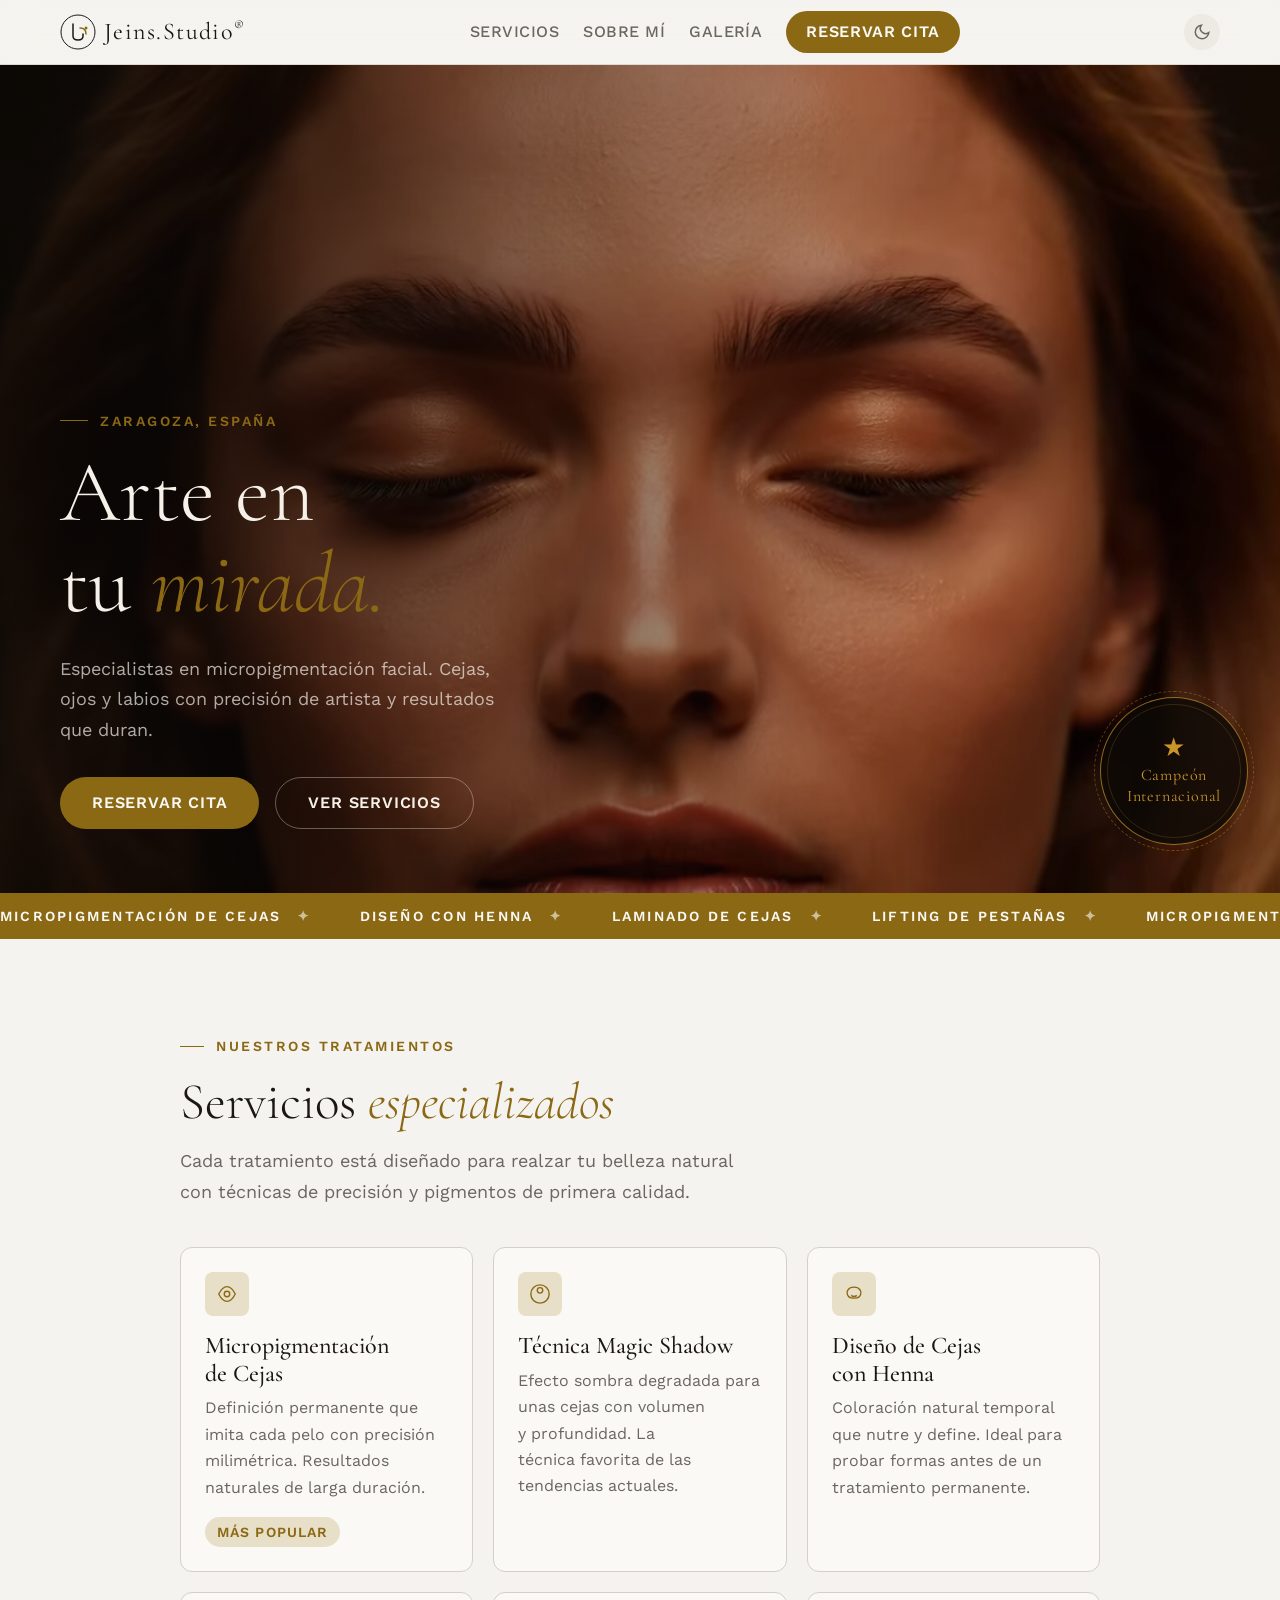
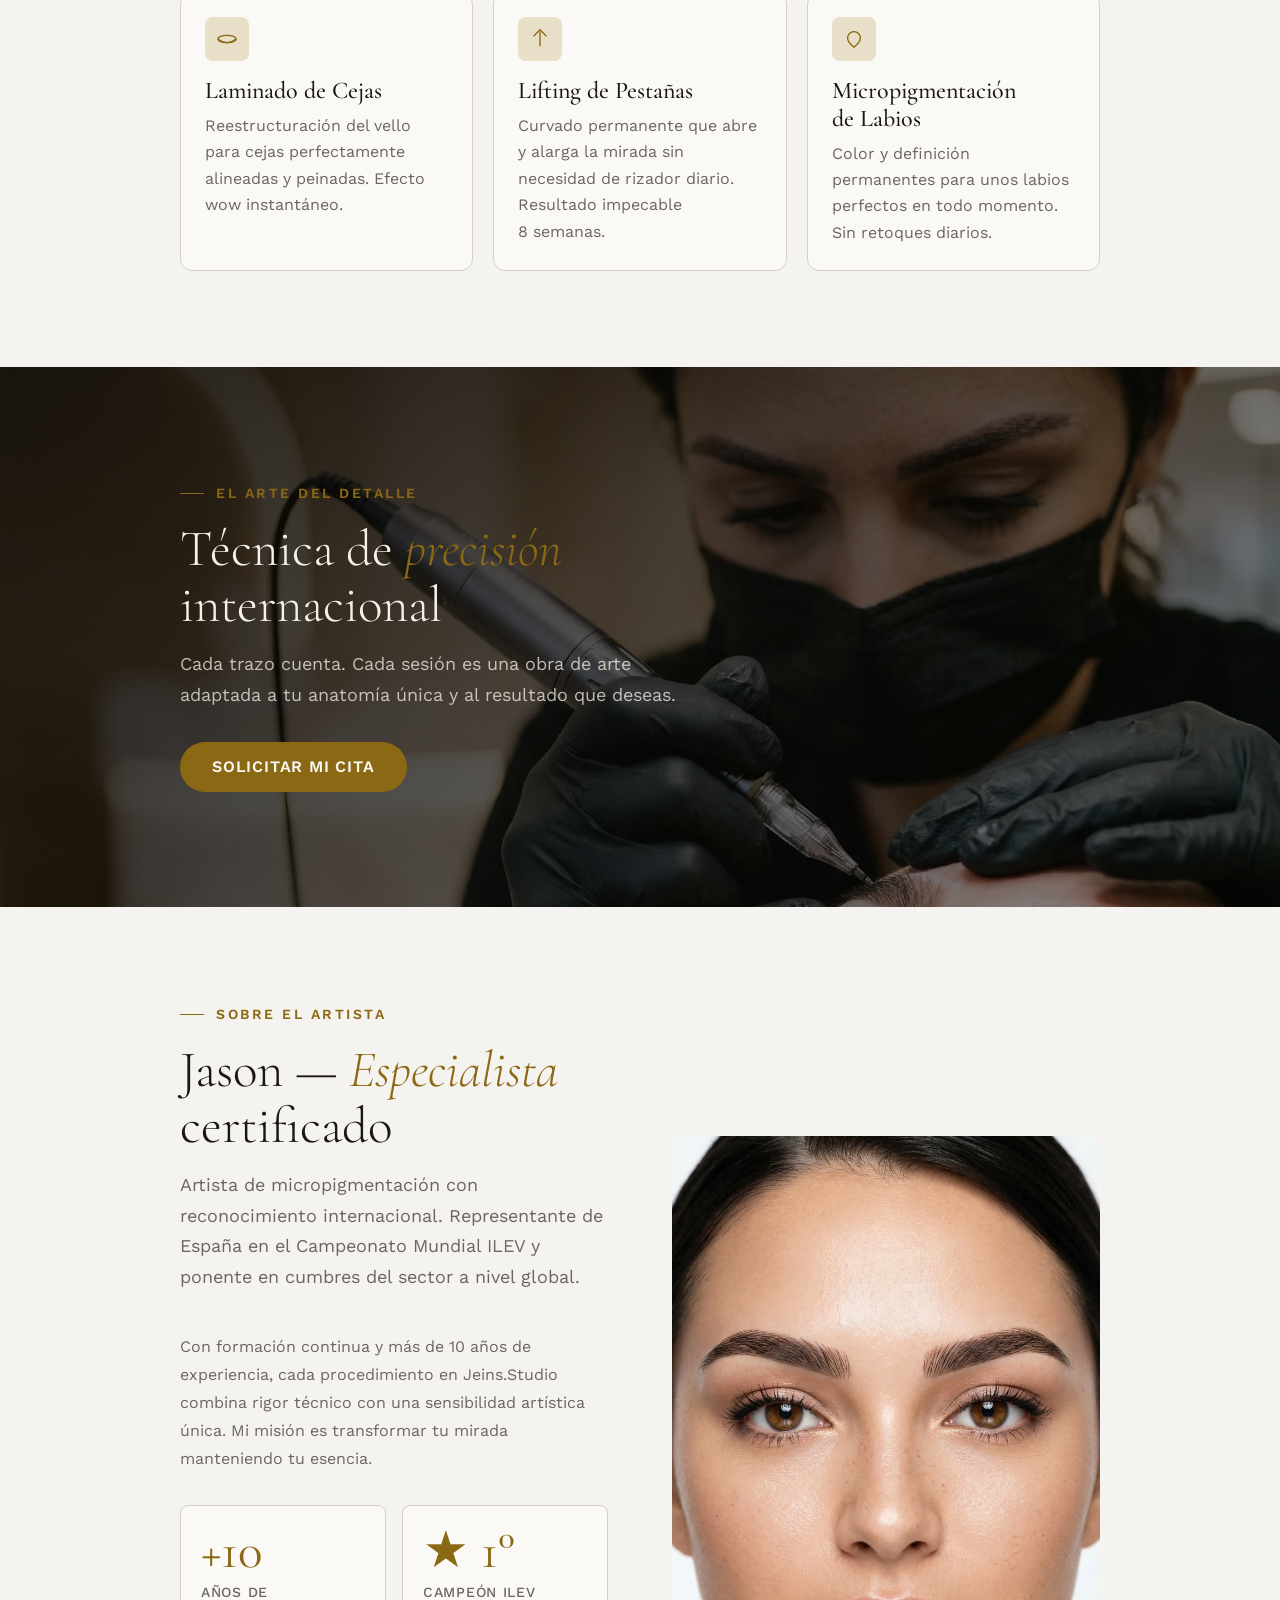
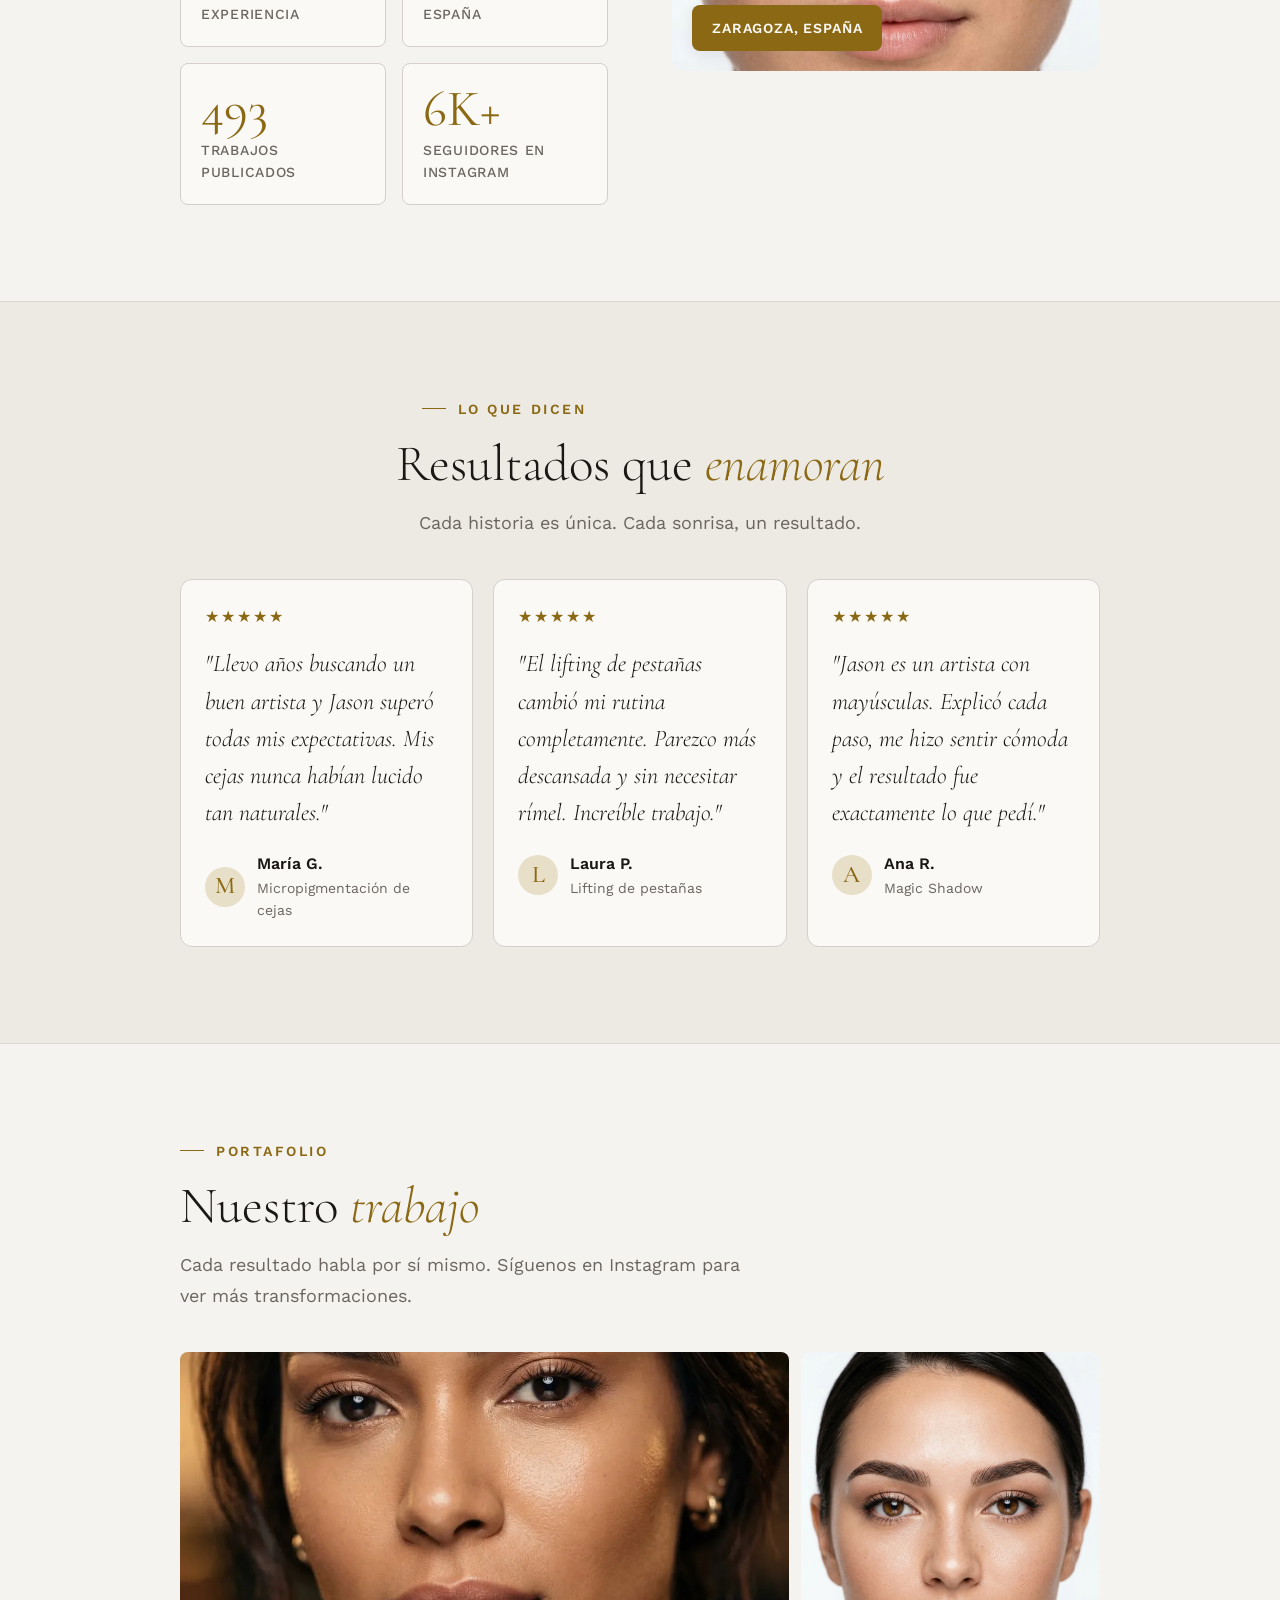
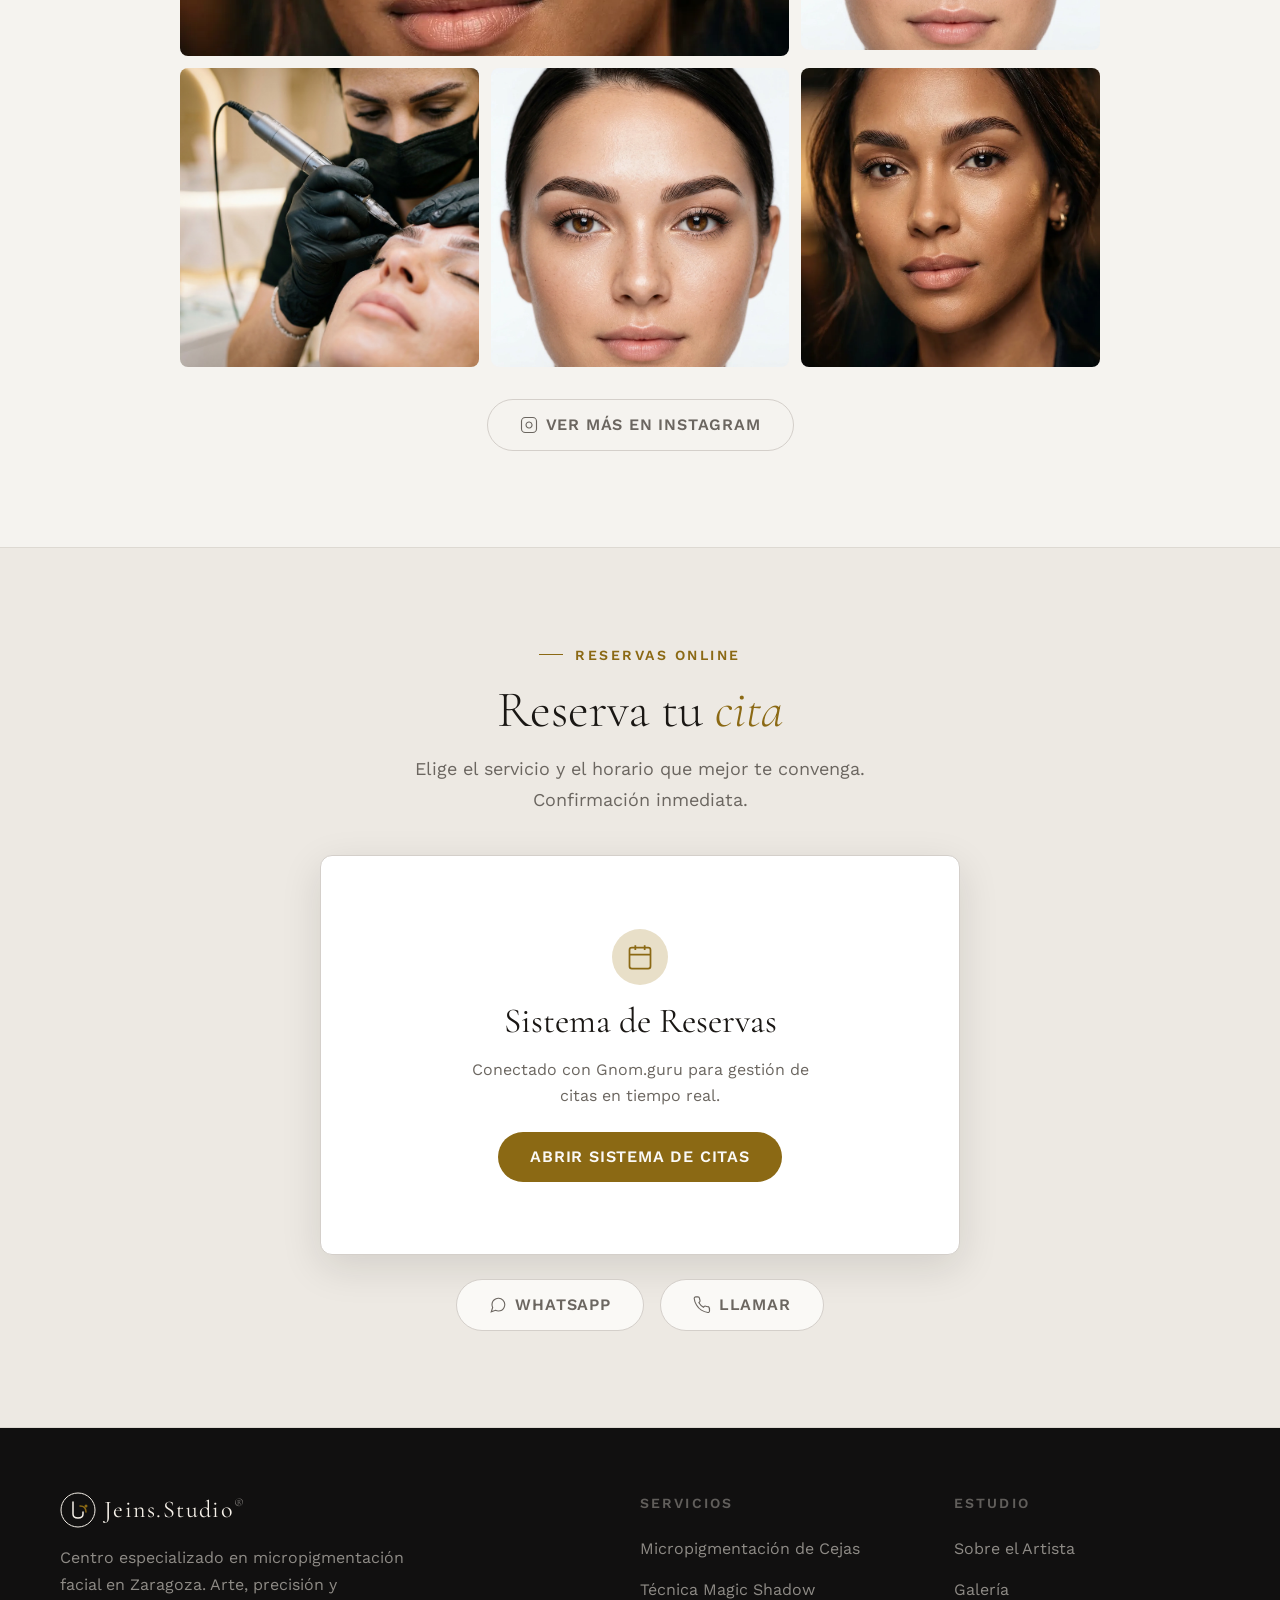
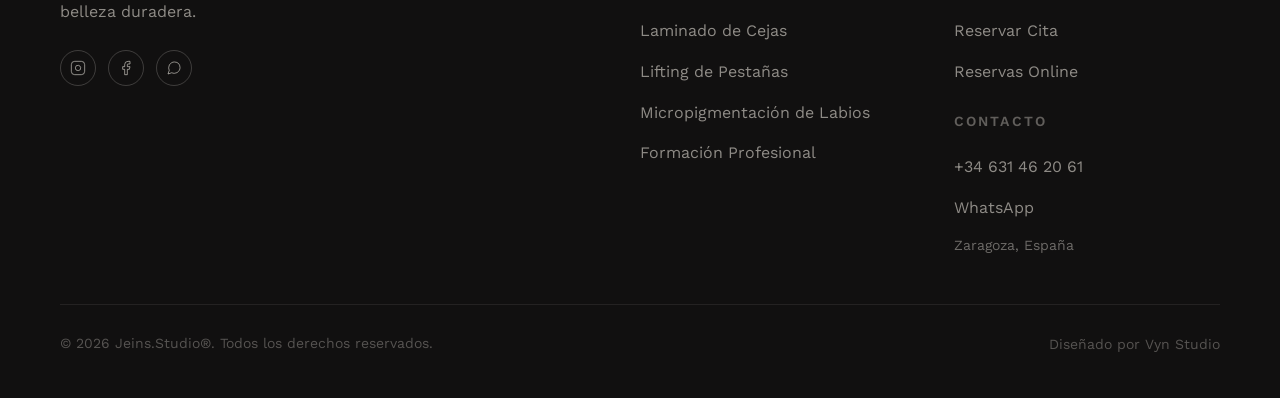
==== commit 669f04a4: "🔧 Fix white gap under footer: html bg dark, body flex-column, footer margin-top auto" ====
--- a/index.html
+++ b/index.html
@@ -191,6 +191,7 @@
     -webkit-font-smoothing: antialiased; -moz-osx-font-smoothing: grayscale;
     text-rendering: optimizeLegibility; scroll-behavior: smooth;
     scroll-padding-top: var(--space-16);
+    background-color: var(--color-dark);
   }
 
   body {
@@ -199,7 +200,11 @@
     font-size: var(--text-base);
     color: var(--color-text);
     background-color: var(--color-bg);
-  }
+    display: flex;
+    flex-direction: column;
+  }
+
+  footer { margin-top: auto; }
 
   img, picture, video, canvas, svg { display: block; max-width: 100%; height: auto; }
   ul[role="list"], ol[role="list"] { list-style: none; }
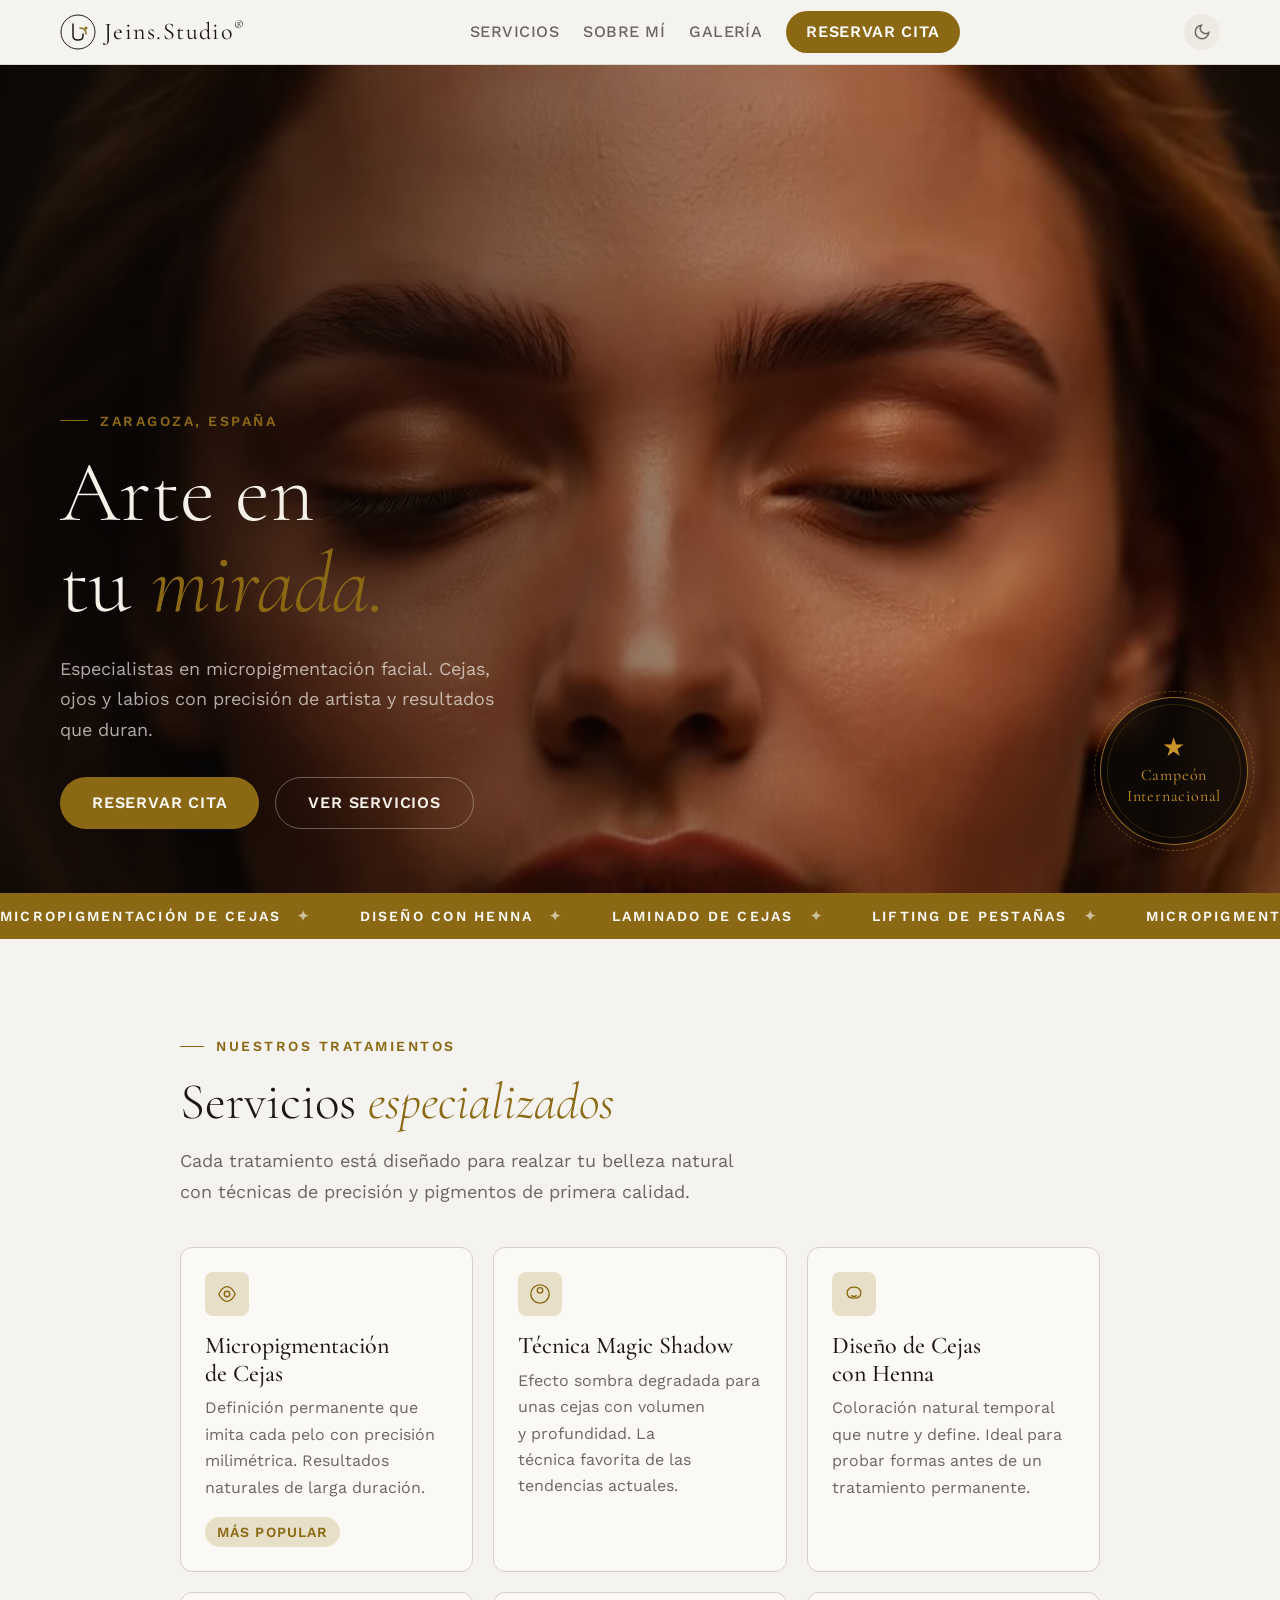
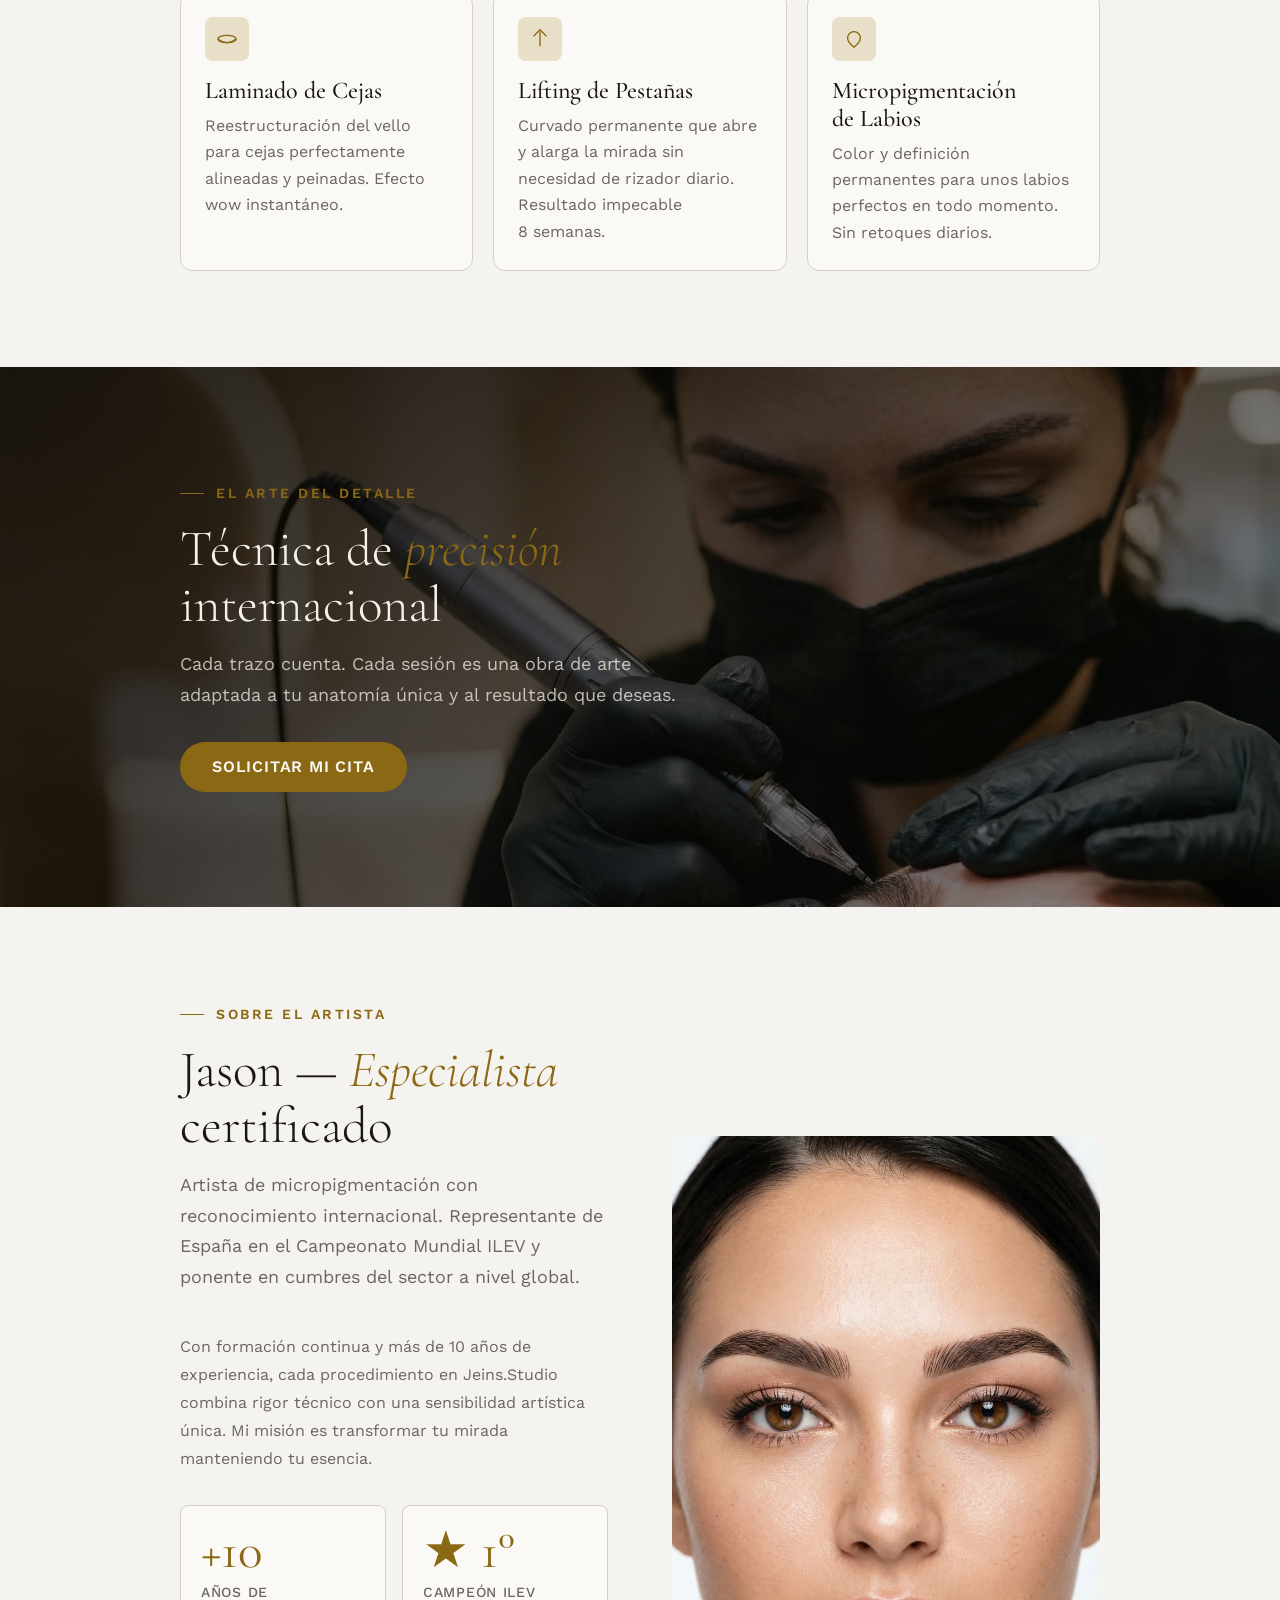
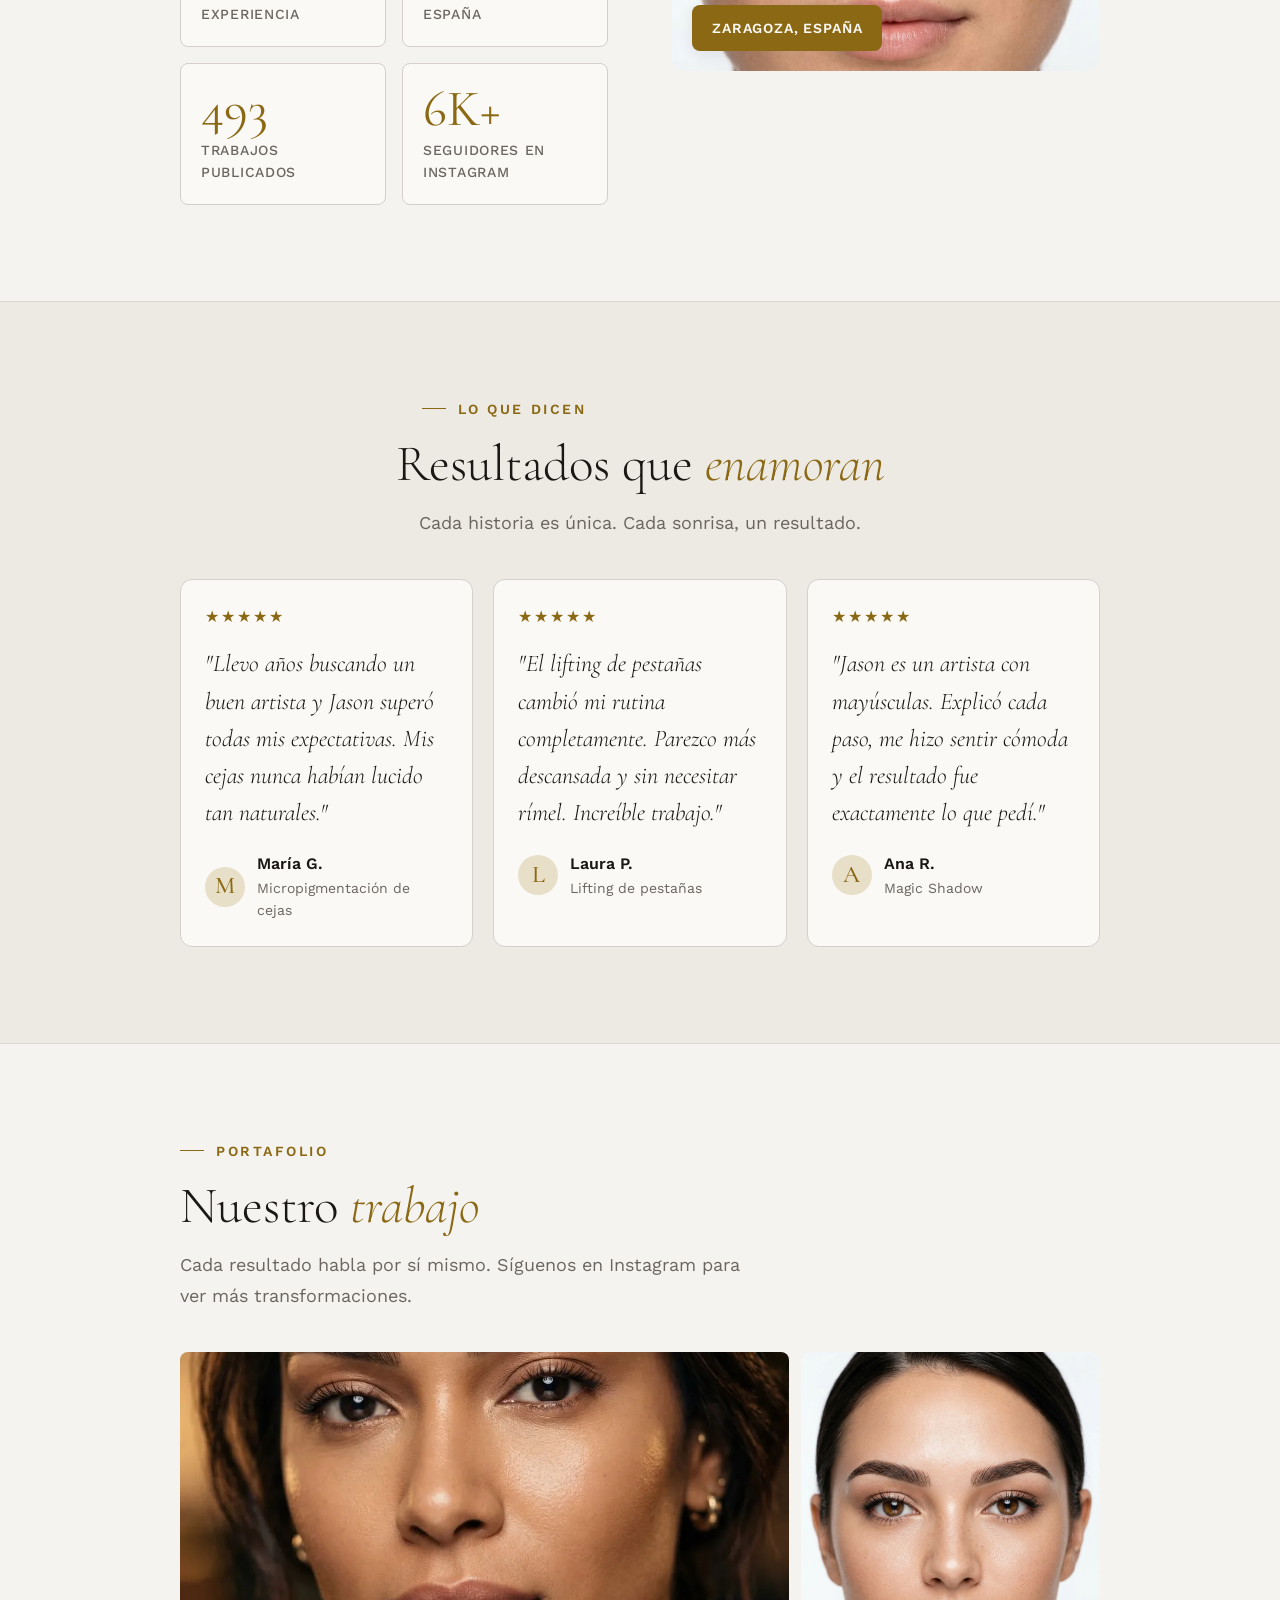
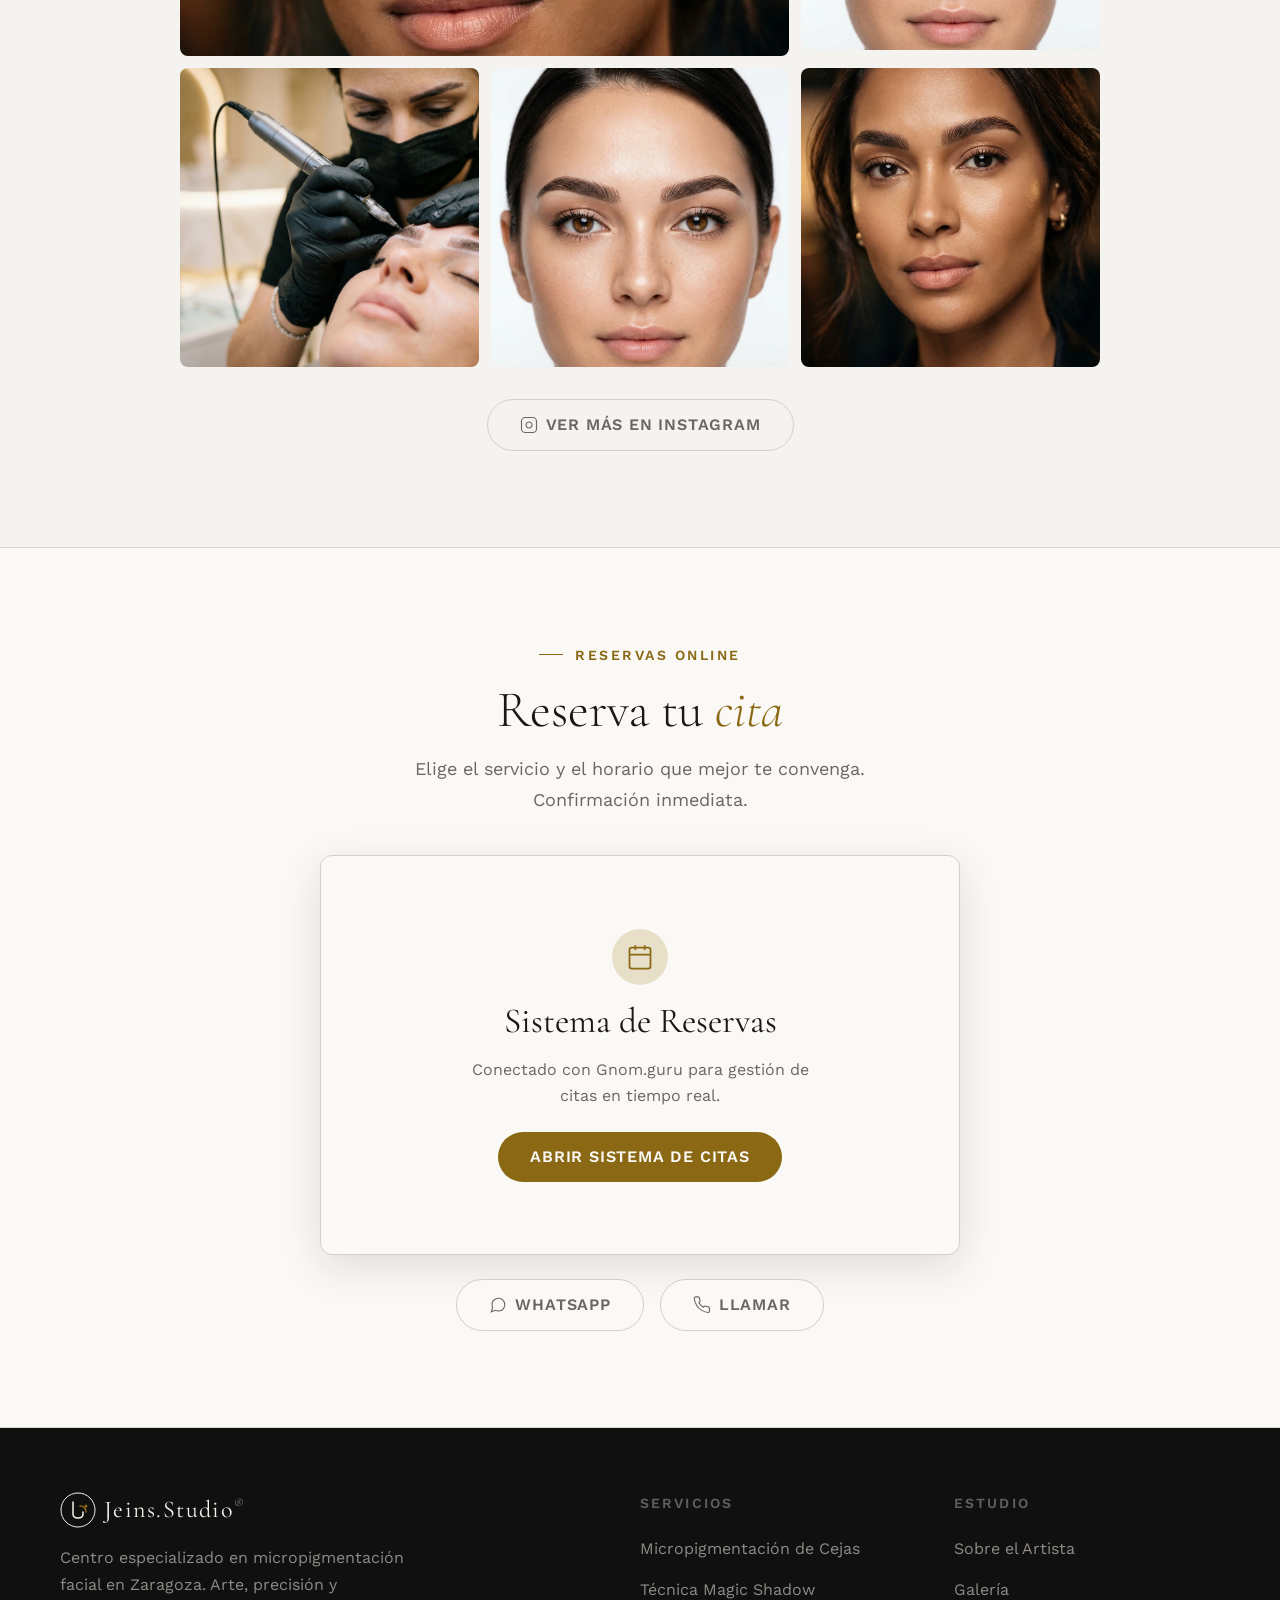
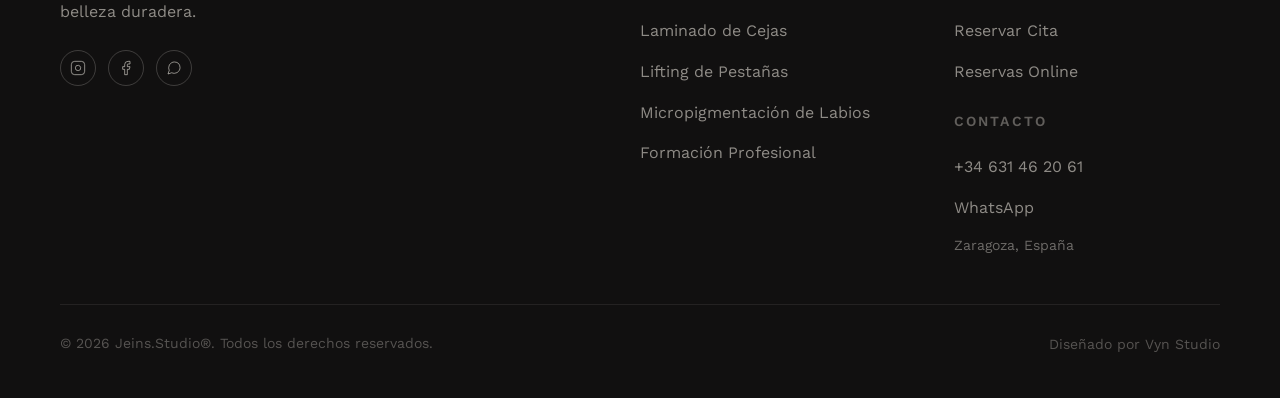
==== commit 775b921b: "🔧 Fix white booking section: surface-offset → surface (dark in dark mode)" ====
--- a/index.html
+++ b/index.html
@@ -584,7 +584,7 @@
 
   /* ===== BOOKING ===== */
   .booking-section {
-    background: var(--color-surface-offset);
+    background: var(--color-surface);
     border-block: 1px solid var(--color-divider);
   }
   .booking-inner { max-width: 680px; margin-inline: auto; text-align: center; padding-inline: var(--space-5); }
@@ -594,7 +594,7 @@
     border-radius: var(--radius-lg);
     overflow: hidden;
     box-shadow: var(--shadow-lg);
-    background: var(--color-surface-2);
+    background: var(--color-surface);
     border: 1px solid var(--color-border);
     min-height: 400px;
     display: flex; align-items: center; justify-content: center;
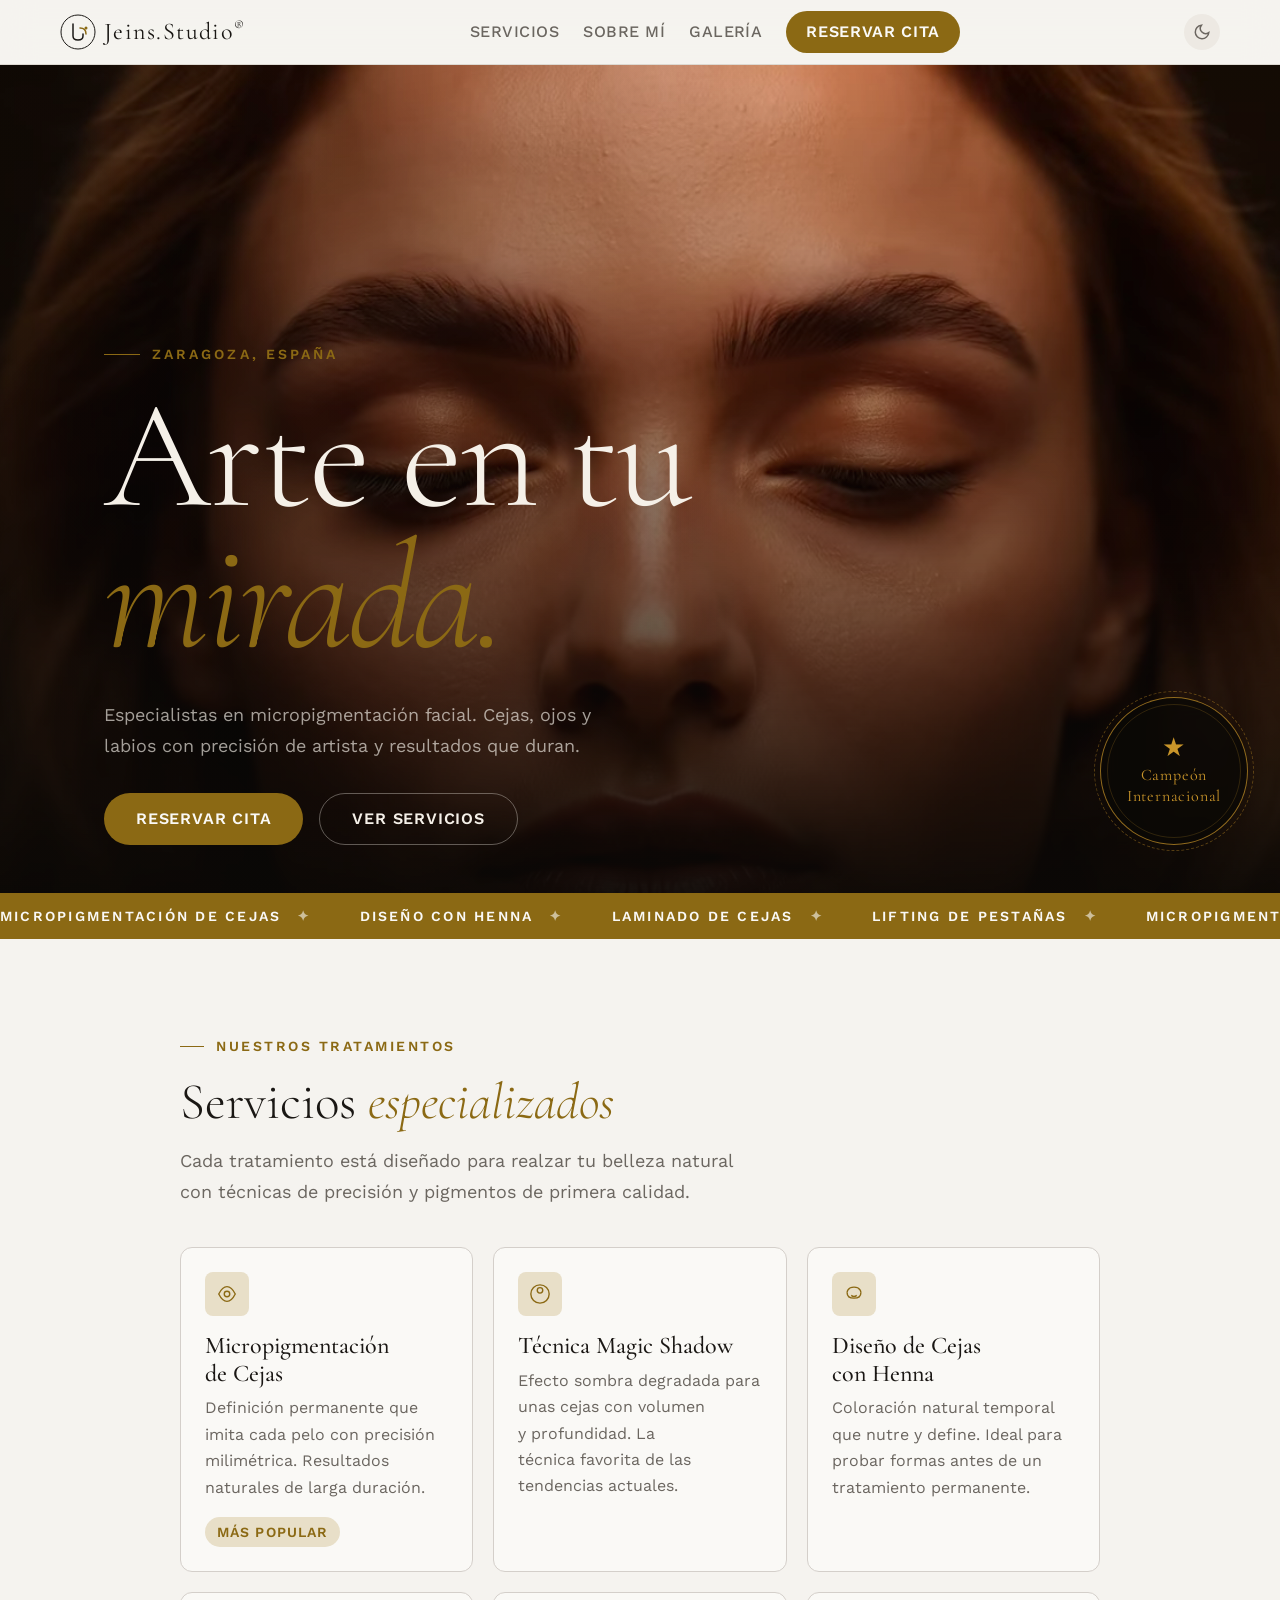
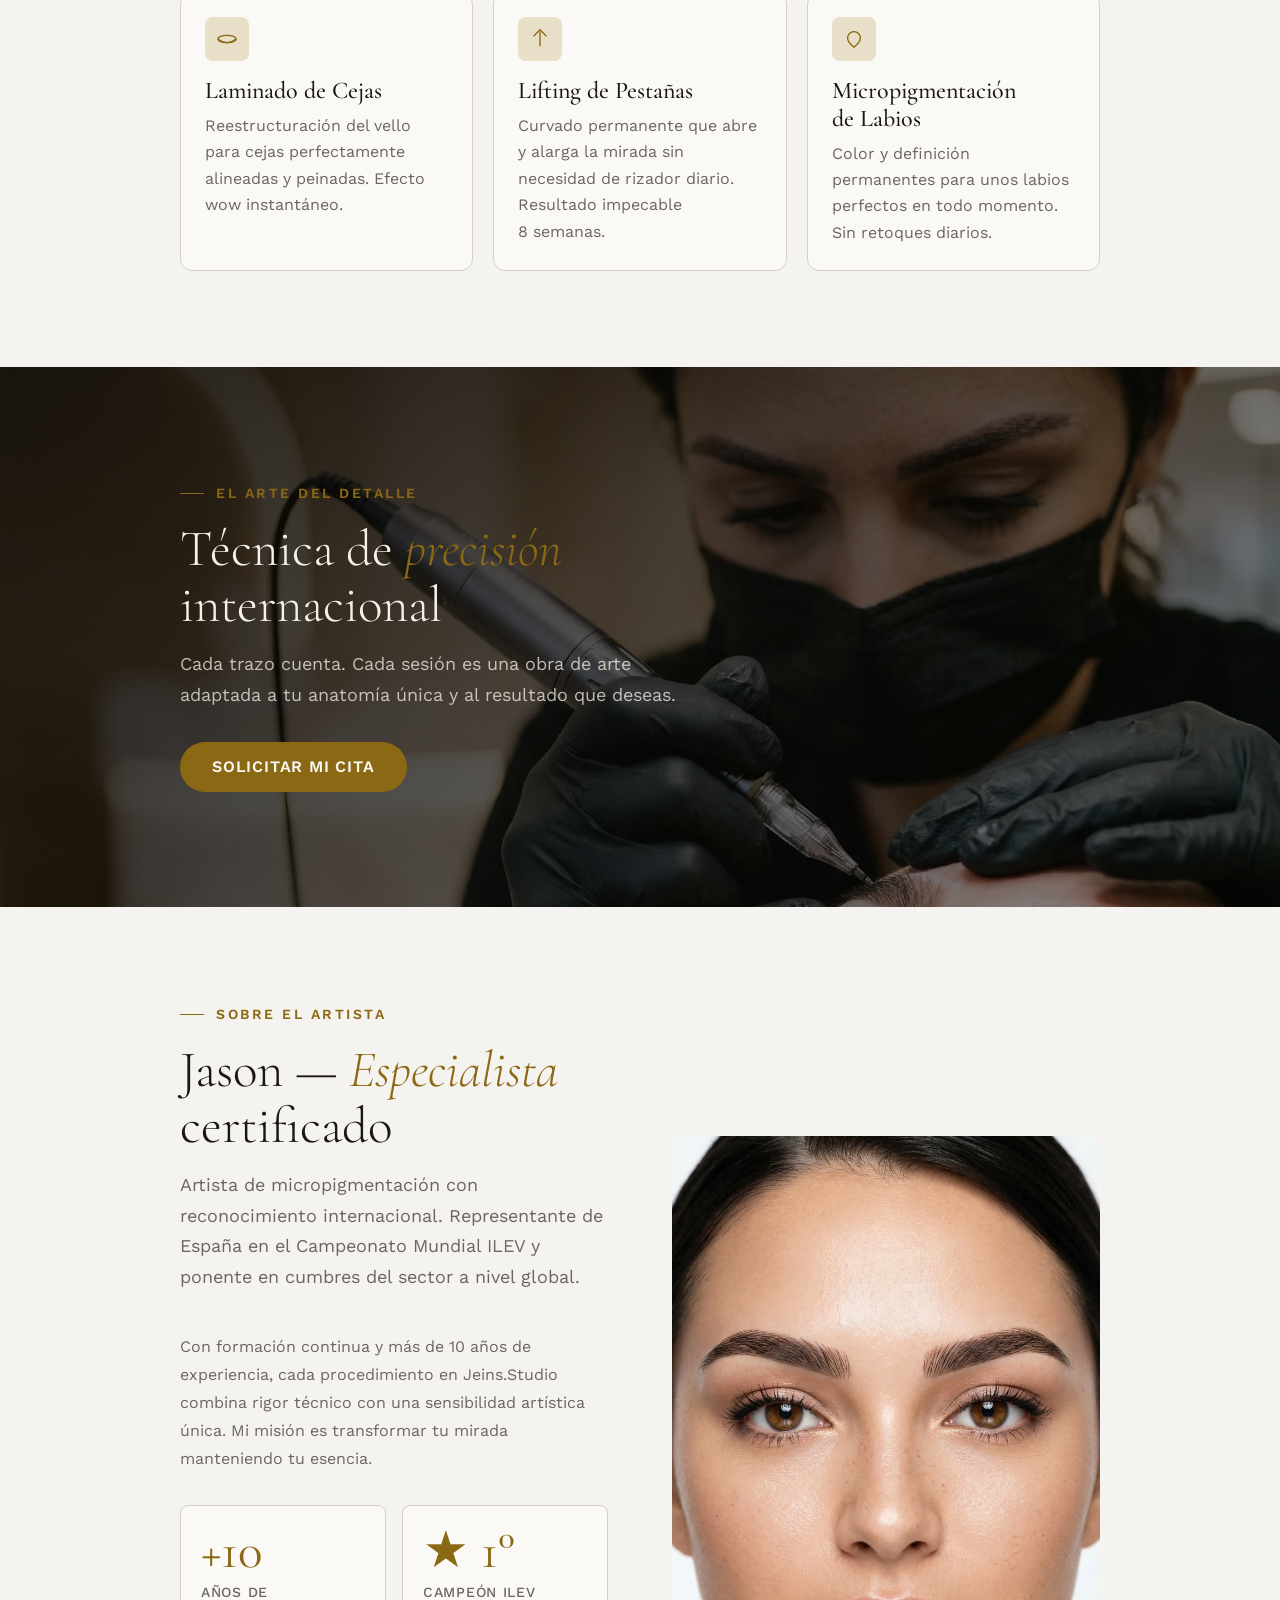
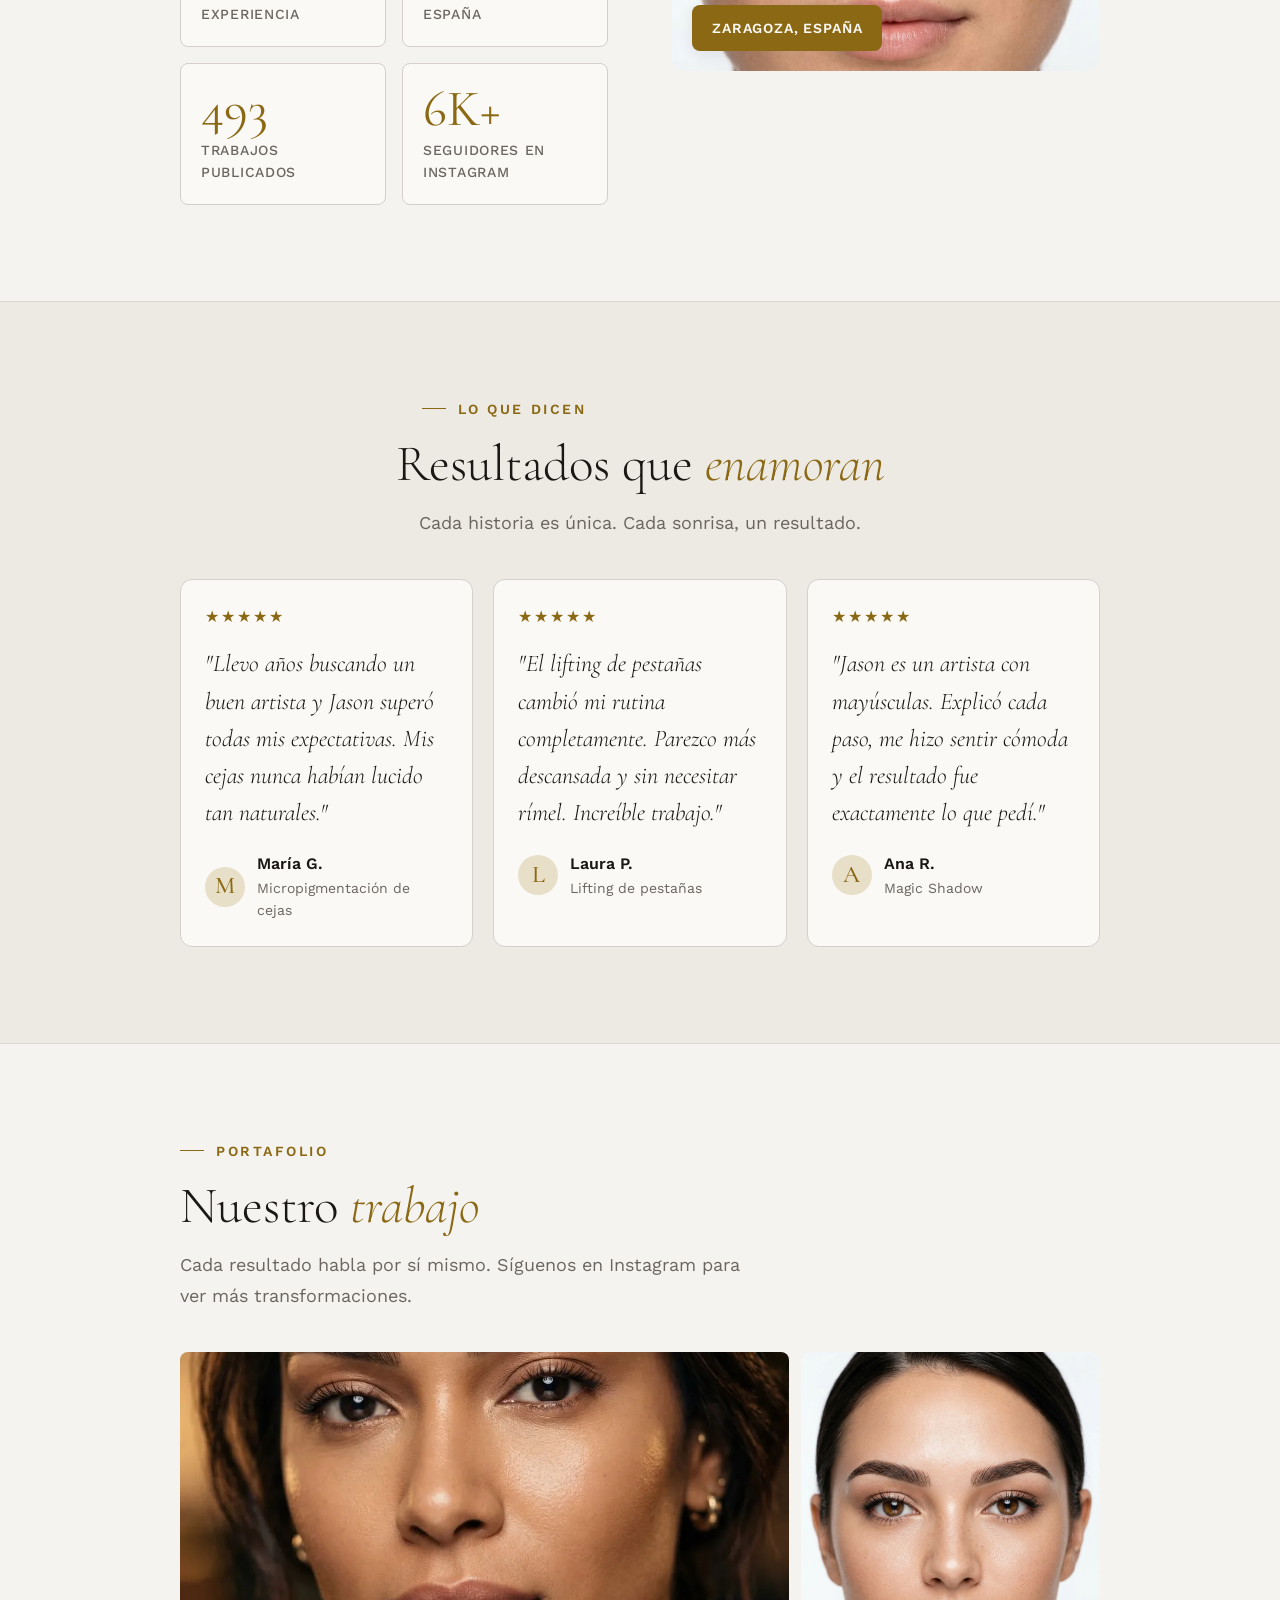
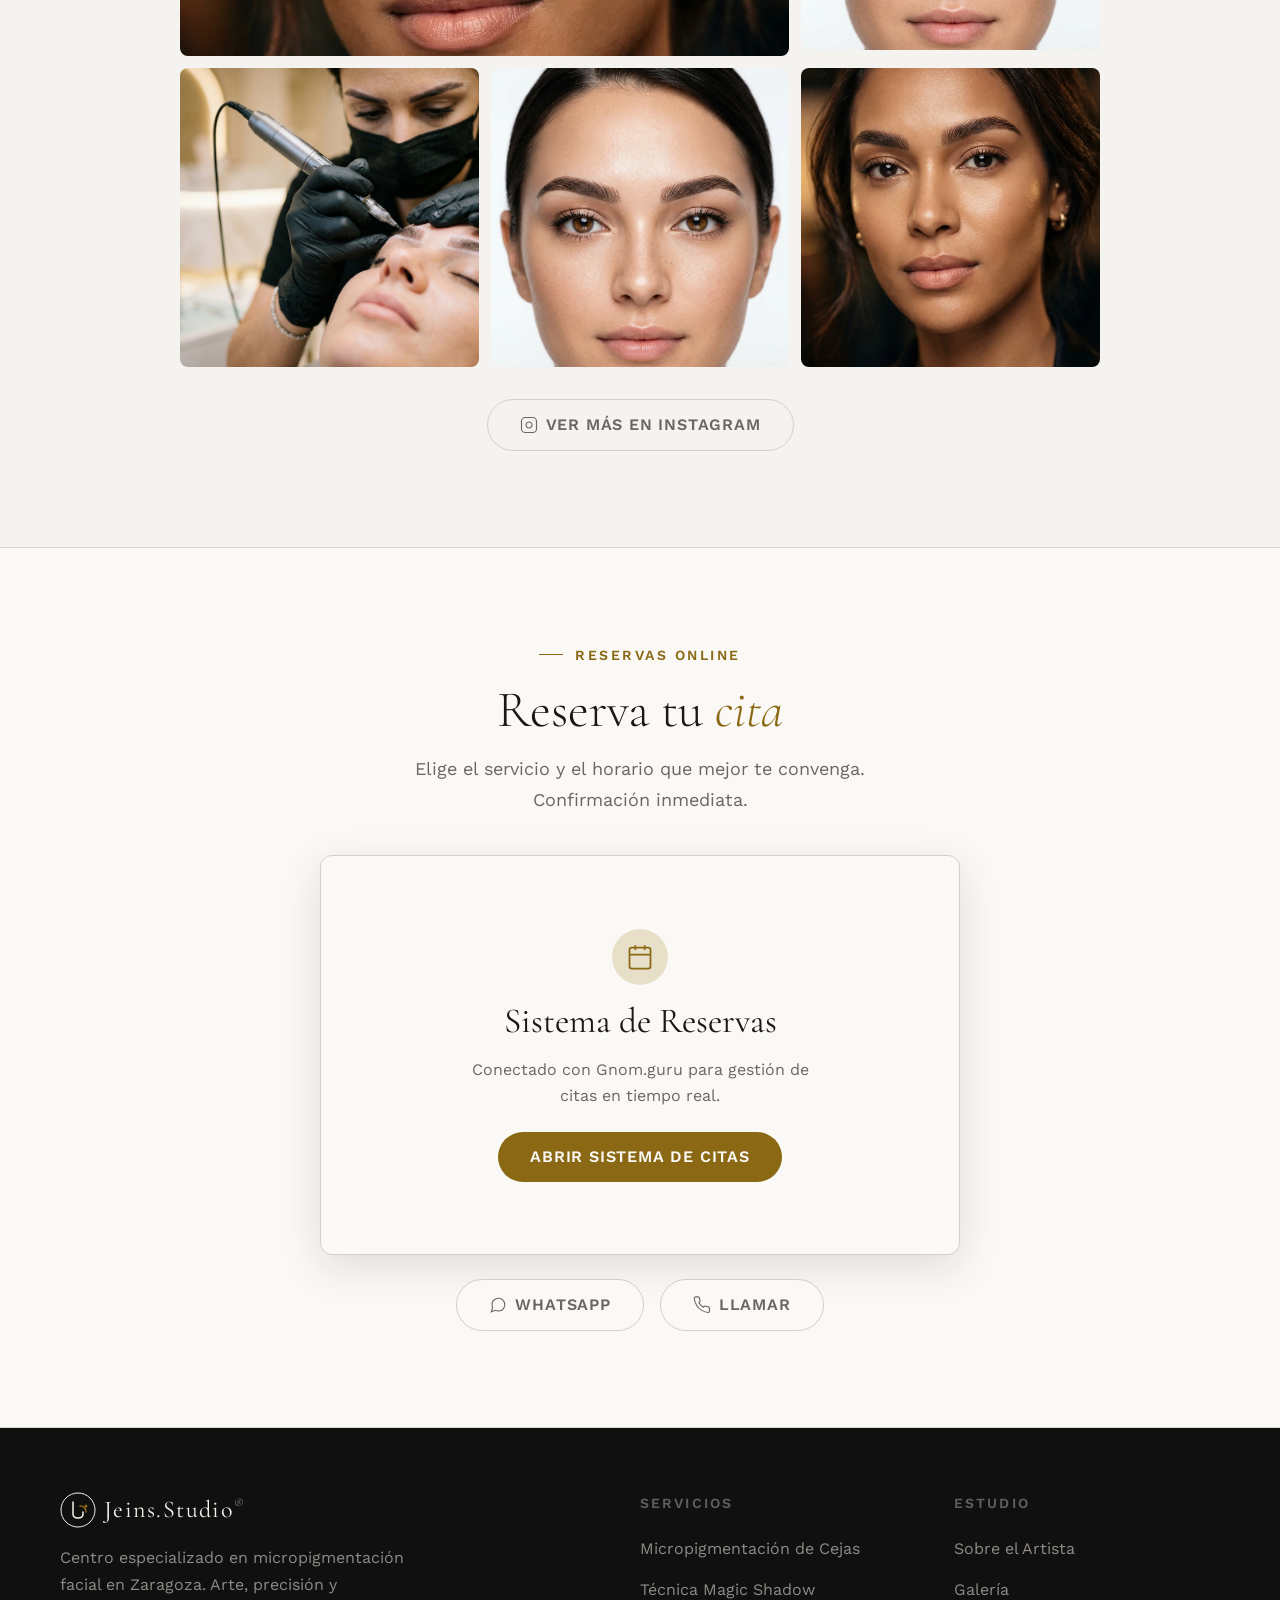
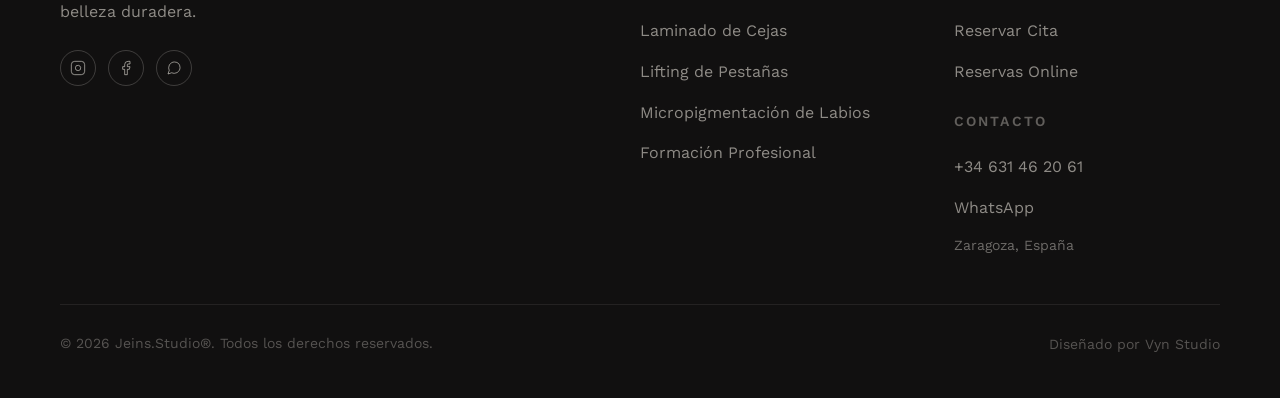
==== commit f04fc30b: "💥 Hero: massive full-width type clamp(4.5rem→11rem), staggered fade-in animations, cinematic bottom " ====
--- a/index.html
+++ b/index.html
@@ -333,40 +333,59 @@
   }
   .hero__overlay {
     position: absolute; inset: 0;
-    background: linear-gradient(to right, rgba(10,8,6,0.82) 0%, rgba(10,8,6,0.4) 55%, rgba(10,8,6,0.1) 100%);
-  }
+    background:
+      linear-gradient(to top, rgba(10,8,6,0.95) 0%, rgba(10,8,6,0.5) 40%, rgba(10,8,6,0.15) 100%),
+      linear-gradient(to right, rgba(10,8,6,0.4) 0%, transparent 60%);
+  }
+
   .hero__content {
     position: relative; z-index: 2;
     display: flex; flex-direction: column; justify-content: flex-end;
-    padding: var(--space-20) var(--space-5) var(--space-16);
-    max-width: var(--content-wide); margin-inline: auto; width: 100%;
+    padding: var(--space-20) clamp(1.5rem, 5vw, 5rem) var(--space-12);
+    width: 100%;
   }
 
   .hero__eyebrow {
-    font-size: var(--text-xs); font-weight: 600; letter-spacing: 0.18em;
+    font-size: var(--text-xs); font-weight: 600; letter-spacing: 0.22em;
     text-transform: uppercase; color: var(--color-primary);
-    margin-bottom: var(--space-4);
+    margin-bottom: var(--space-5);
     display: flex; align-items: center; gap: var(--space-3);
-  }
-  .hero__eyebrow::before { content: ''; display: block; width: 28px; height: 1px; background: var(--color-primary); }
+    opacity: 0; animation: hero-fadein 1s ease 0.3s forwards;
+  }
+  .hero__eyebrow::before { content: ''; display: block; width: 36px; height: 1px; background: var(--color-primary); }
+
+  @keyframes hero-fadein {
+    from { opacity: 0; transform: translateY(16px); }
+    to   { opacity: 1; transform: translateY(0); }
+  }
 
   .hero__title {
     font-family: var(--font-display);
-    font-size: var(--text-hero);
+    font-size: clamp(4.5rem, 12vw, 11rem);
     font-weight: 300;
-    line-height: 1.05;
+    line-height: 0.92;
     color: #f5f0e8;
-    margin-bottom: var(--space-6);
-    max-width: 10ch;
-  }
-  .hero__title em { font-style: italic; color: var(--color-primary); }
+    margin-bottom: var(--space-8);
+    letter-spacing: -0.02em;
+    max-width: none;
+    opacity: 0; animation: hero-fadein 1s ease 0.5s forwards;
+  }
+  .hero__title em {
+    font-style: italic;
+    color: var(--color-primary);
+    display: block;
+  }
 
   .hero__desc {
-    font-size: var(--text-base); color: rgba(245,240,232,0.7);
-    max-width: 42ch; margin-bottom: var(--space-8); line-height: 1.7;
-  }
-
-  .hero__actions { display: flex; gap: var(--space-4); flex-wrap: wrap; }
+    font-size: var(--text-base); color: rgba(245,240,232,0.65);
+    max-width: 46ch; margin-bottom: var(--space-8); line-height: 1.7;
+    opacity: 0; animation: hero-fadein 1s ease 0.7s forwards;
+  }
+
+  .hero__actions {
+    display: flex; gap: var(--space-4); flex-wrap: wrap;
+    opacity: 0; animation: hero-fadein 1s ease 0.9s forwards;
+  }
 
   .btn {
     display: inline-flex; align-items: center; justify-content: center; gap: var(--space-2);
@@ -759,7 +778,7 @@
   <div class="hero__overlay" aria-hidden="true"></div>
   <div class="hero__content container container--wide">
     <p class="hero__eyebrow">Zaragoza, España</p>
-    <h1 class="hero__title">Arte en tu <em>mirada.</em></h1>
+    <h1 class="hero__title">Arte en tu<br><em>mirada.</em></h1>
     <p class="hero__desc">Especialistas en micropigmentación facial. Cejas, ojos y labios con precisión de artista y resultados que duran.</p>
     <div class="hero__actions">
       <a href="#reservar" class="btn btn--primary">Reservar cita</a>
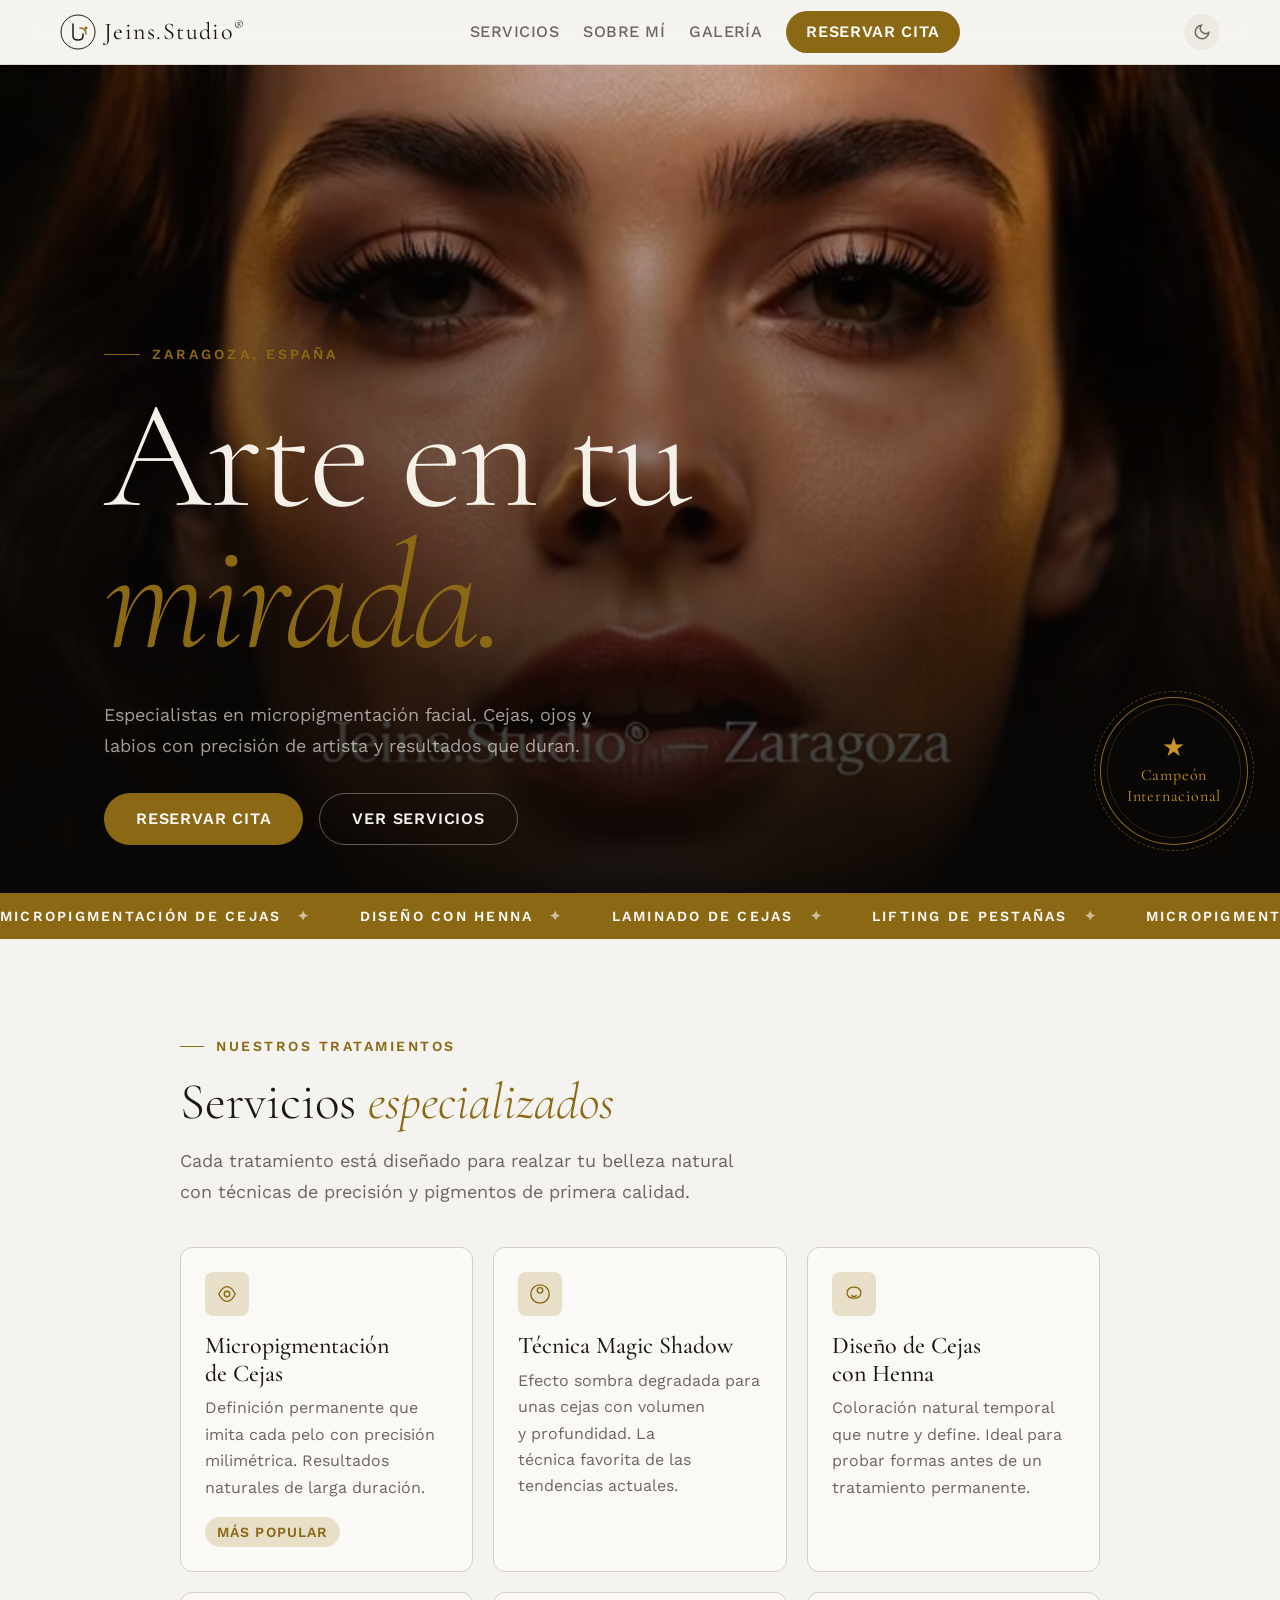
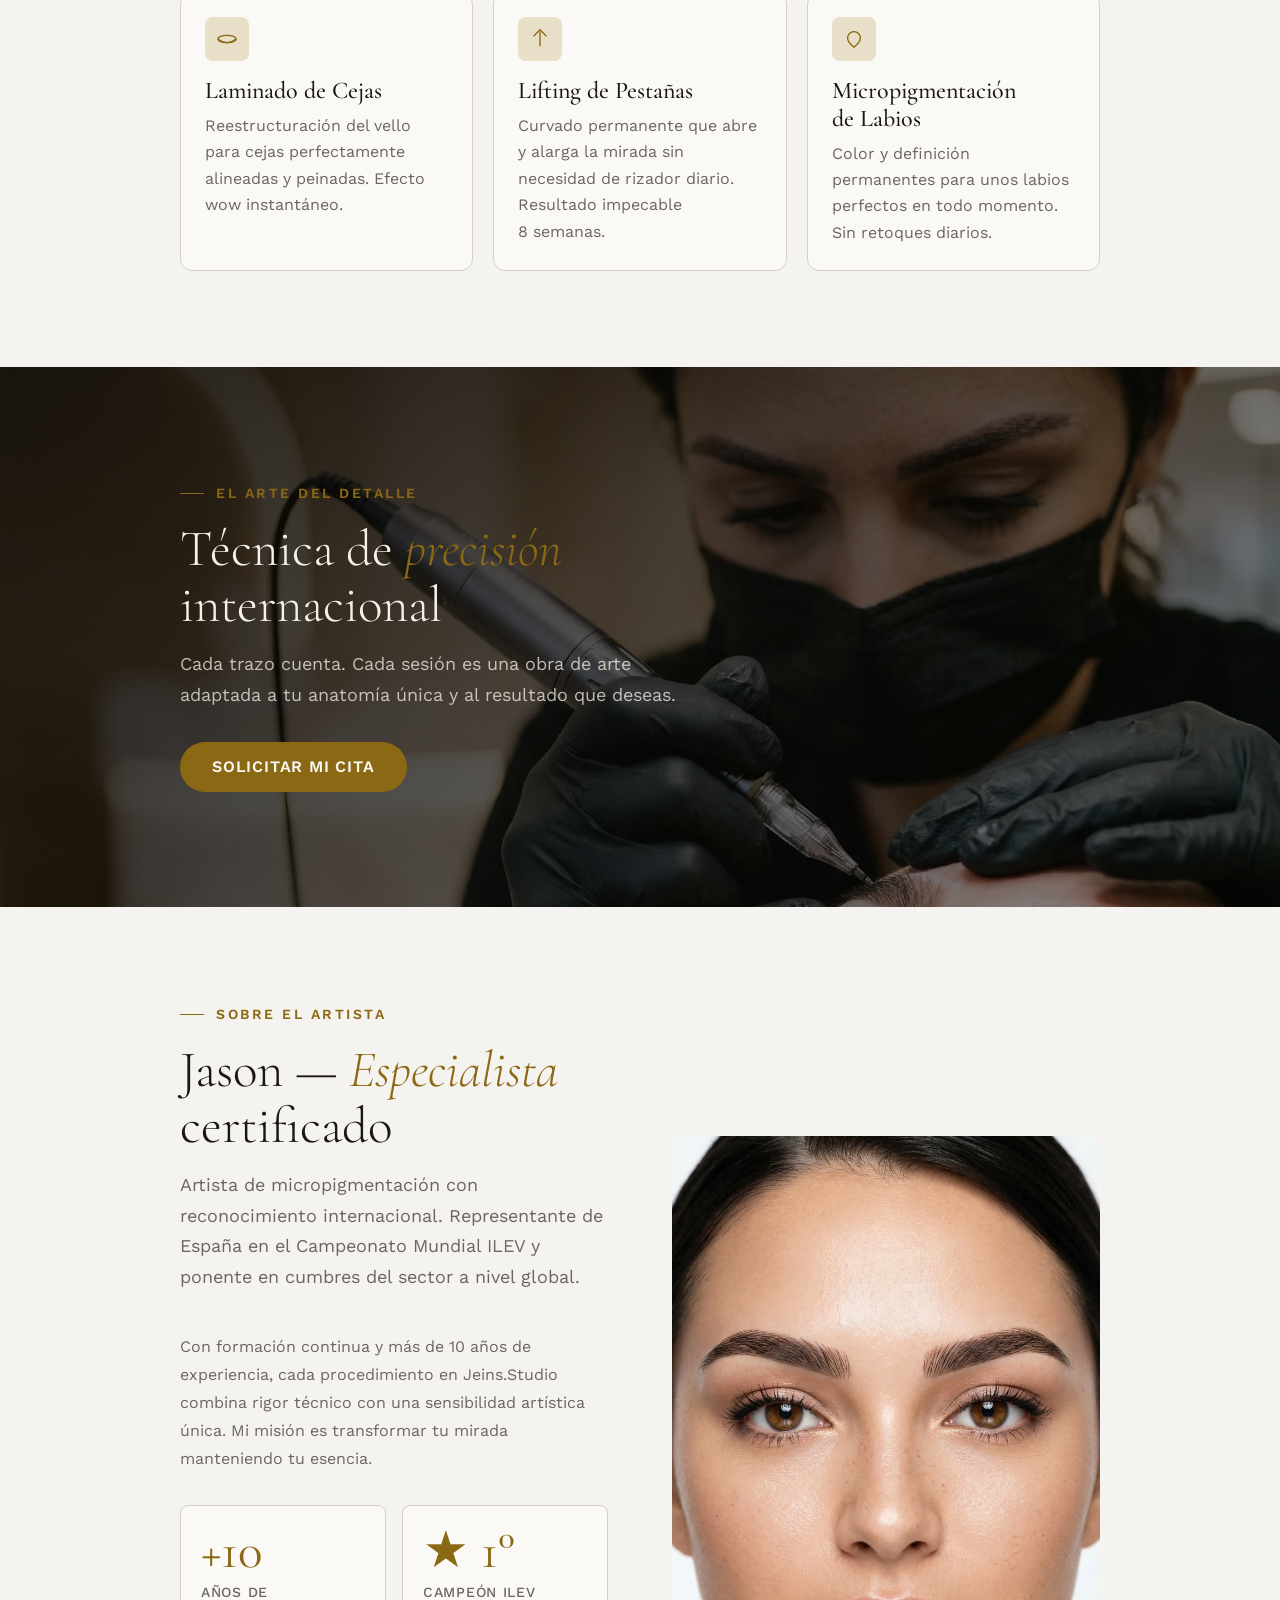
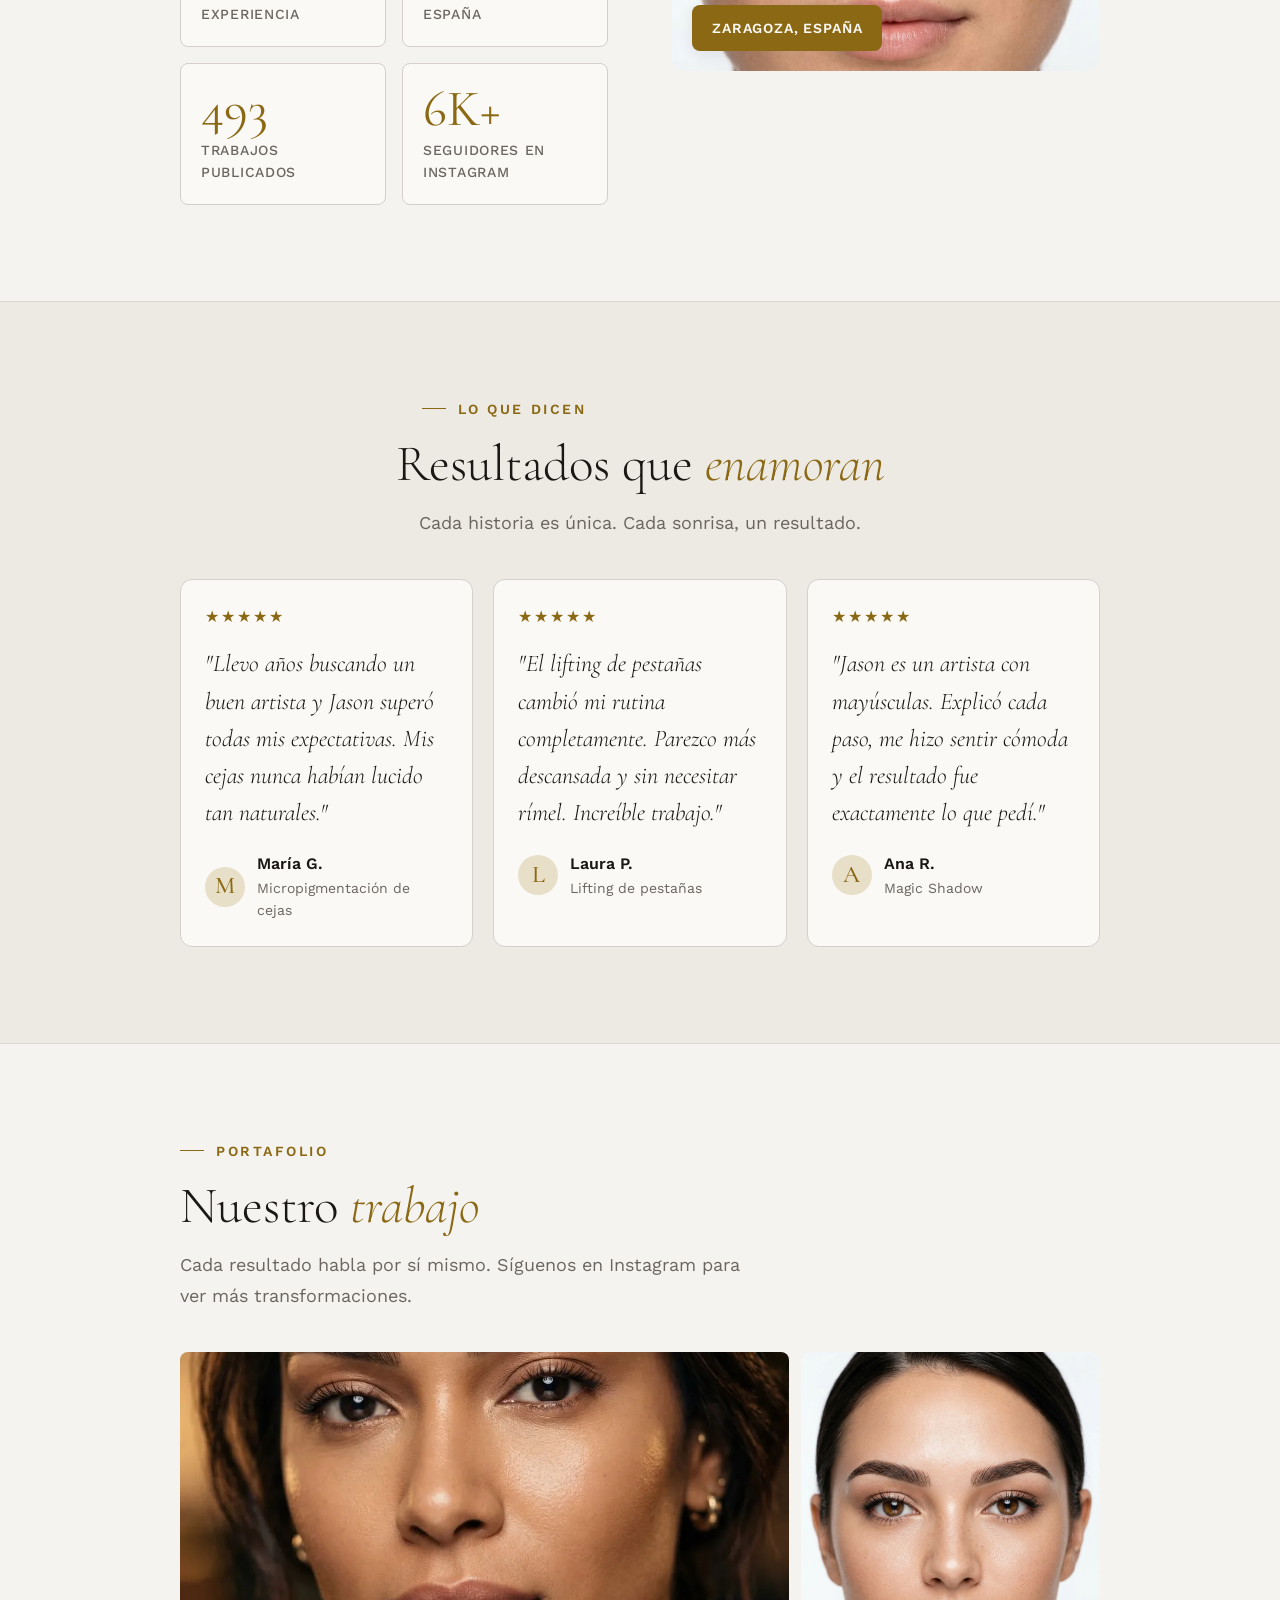
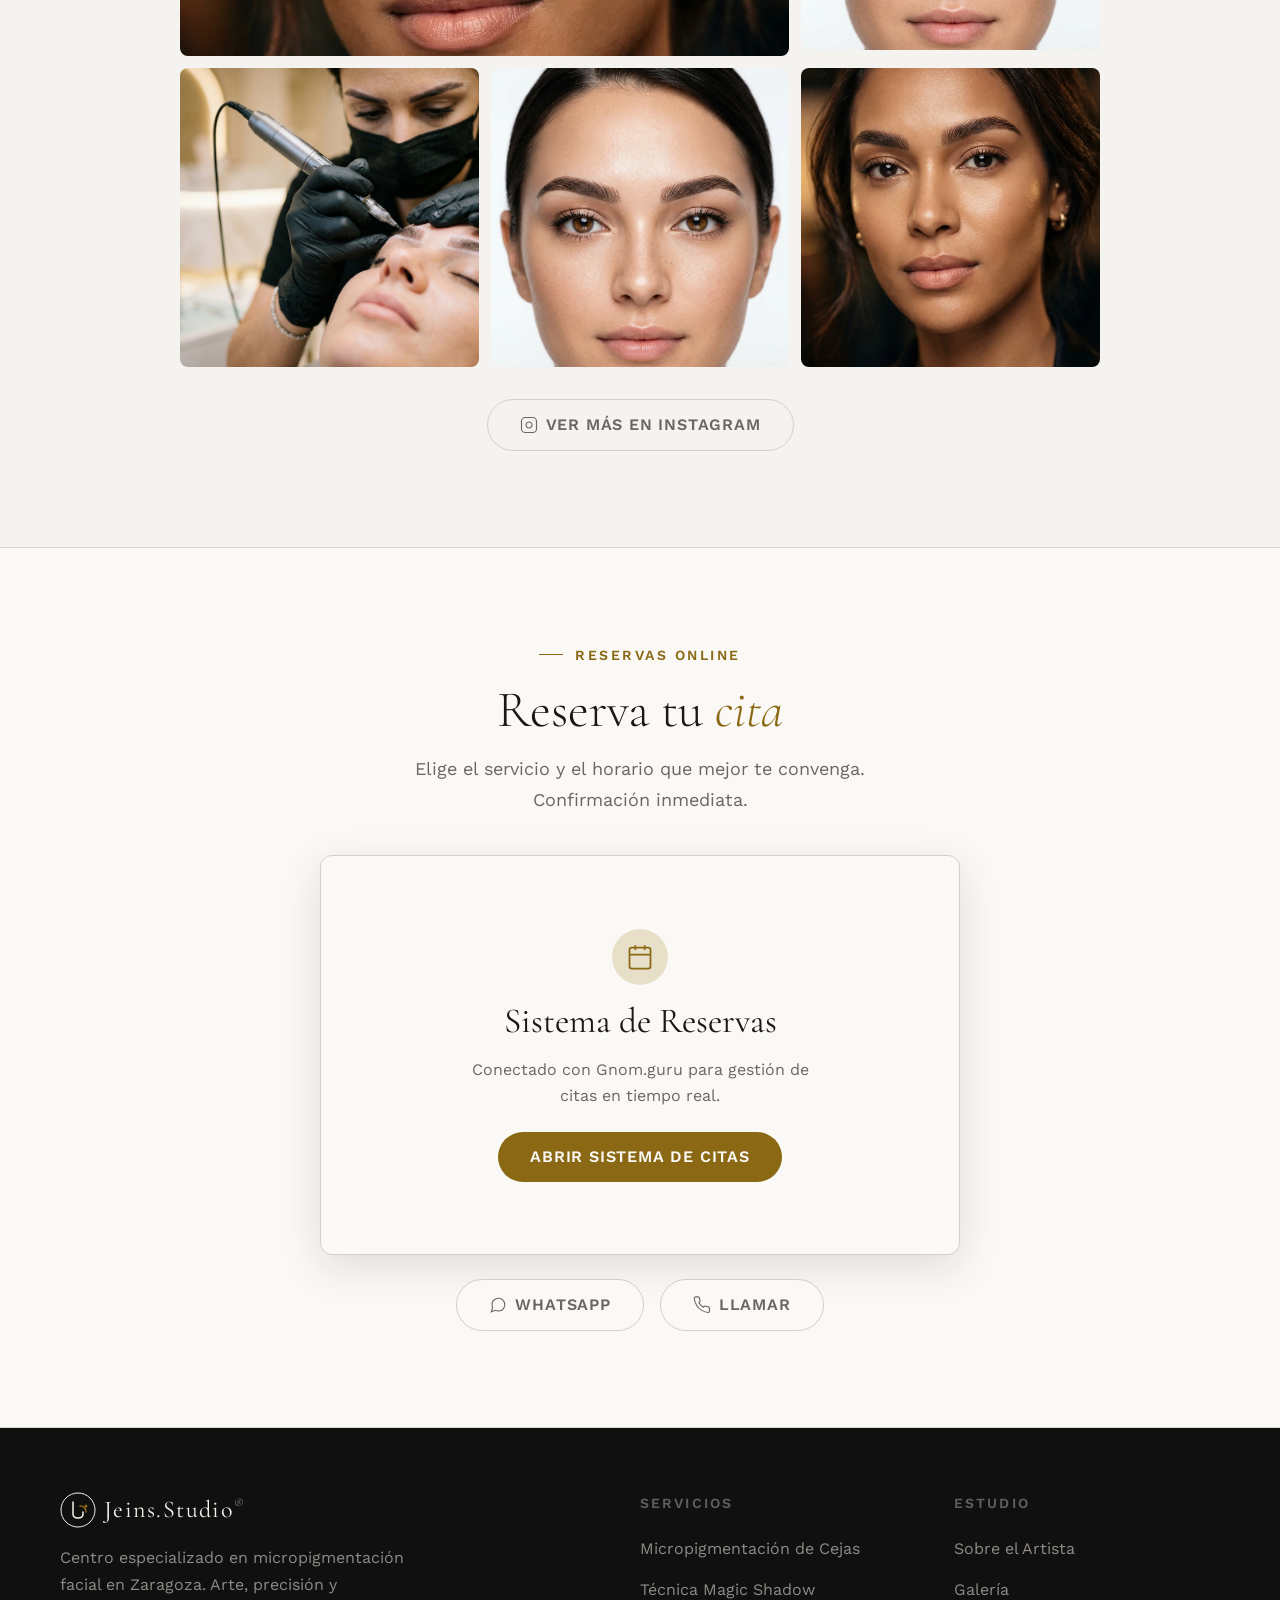
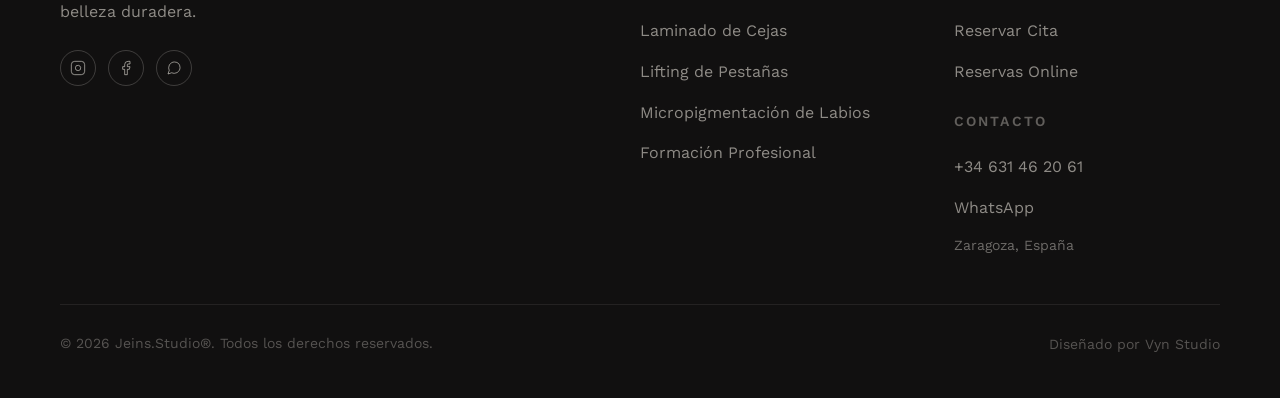
==== commit 6abff309: "🎬 New hero video: eyelashes model, golden lighting, 534KB MP4+WebM, updated poster" ====
--- a/index.html
+++ b/index.html
@@ -314,7 +314,7 @@
   .hero__image {
     position: absolute; inset: 0;
     overflow: hidden;
-    background: url('[data-uri]') center 18% / cover no-repeat;
+    background: url('[data-uri]') center 30% / cover no-repeat;
   }
 
   /* Video fades in over the background — no flash ever */
@@ -322,14 +322,14 @@
     position: absolute; inset: 0;
     width: 100%; height: 100%;
     object-fit: cover;
-    object-position: center 18%;
+    object-position: center 30%;
     opacity: 0;
     transition: opacity 1s ease;
   }
   .hero__video.playing { opacity: 1; transition: opacity 0.4s ease; }
 
   @media (max-width: 768px) {
-    .hero__video { object-position: 60% 18%; }
+    .hero__video { object-position: center 30%; }
   }
   .hero__overlay {
     position: absolute; inset: 0;
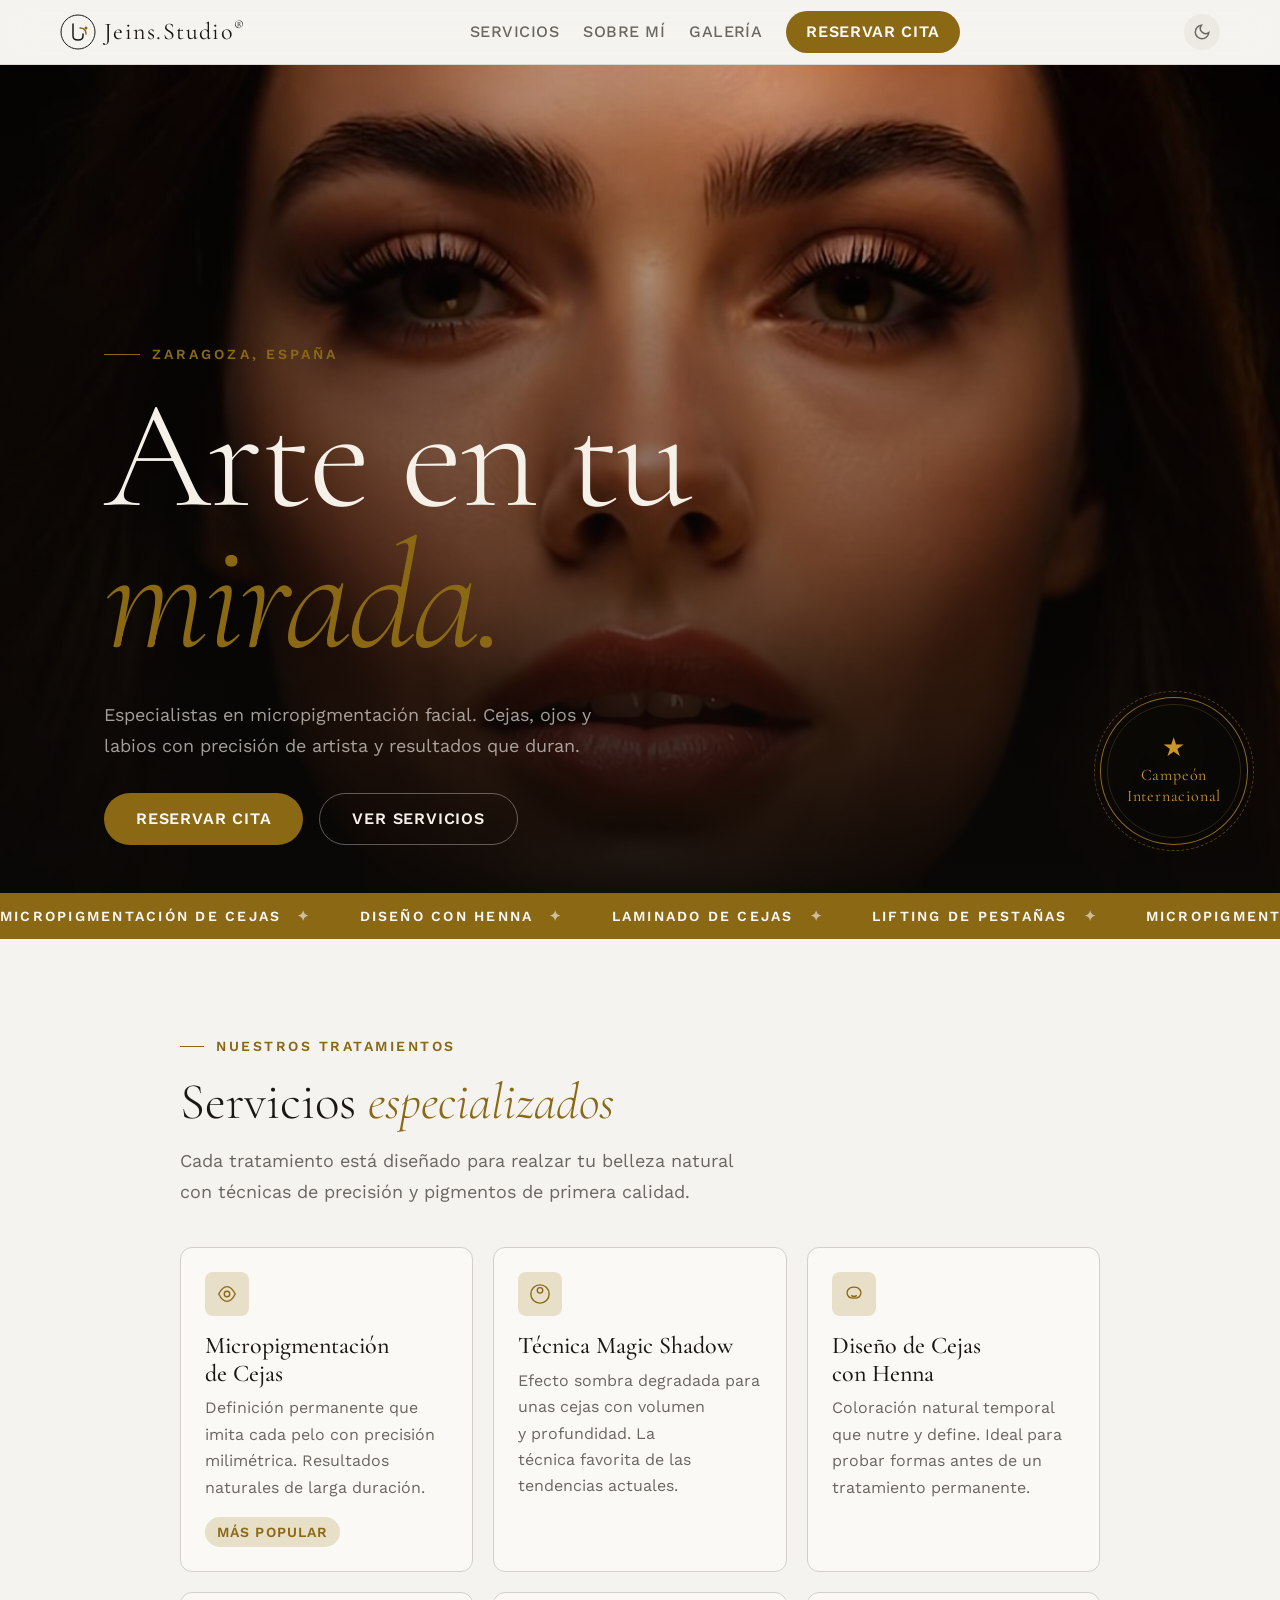
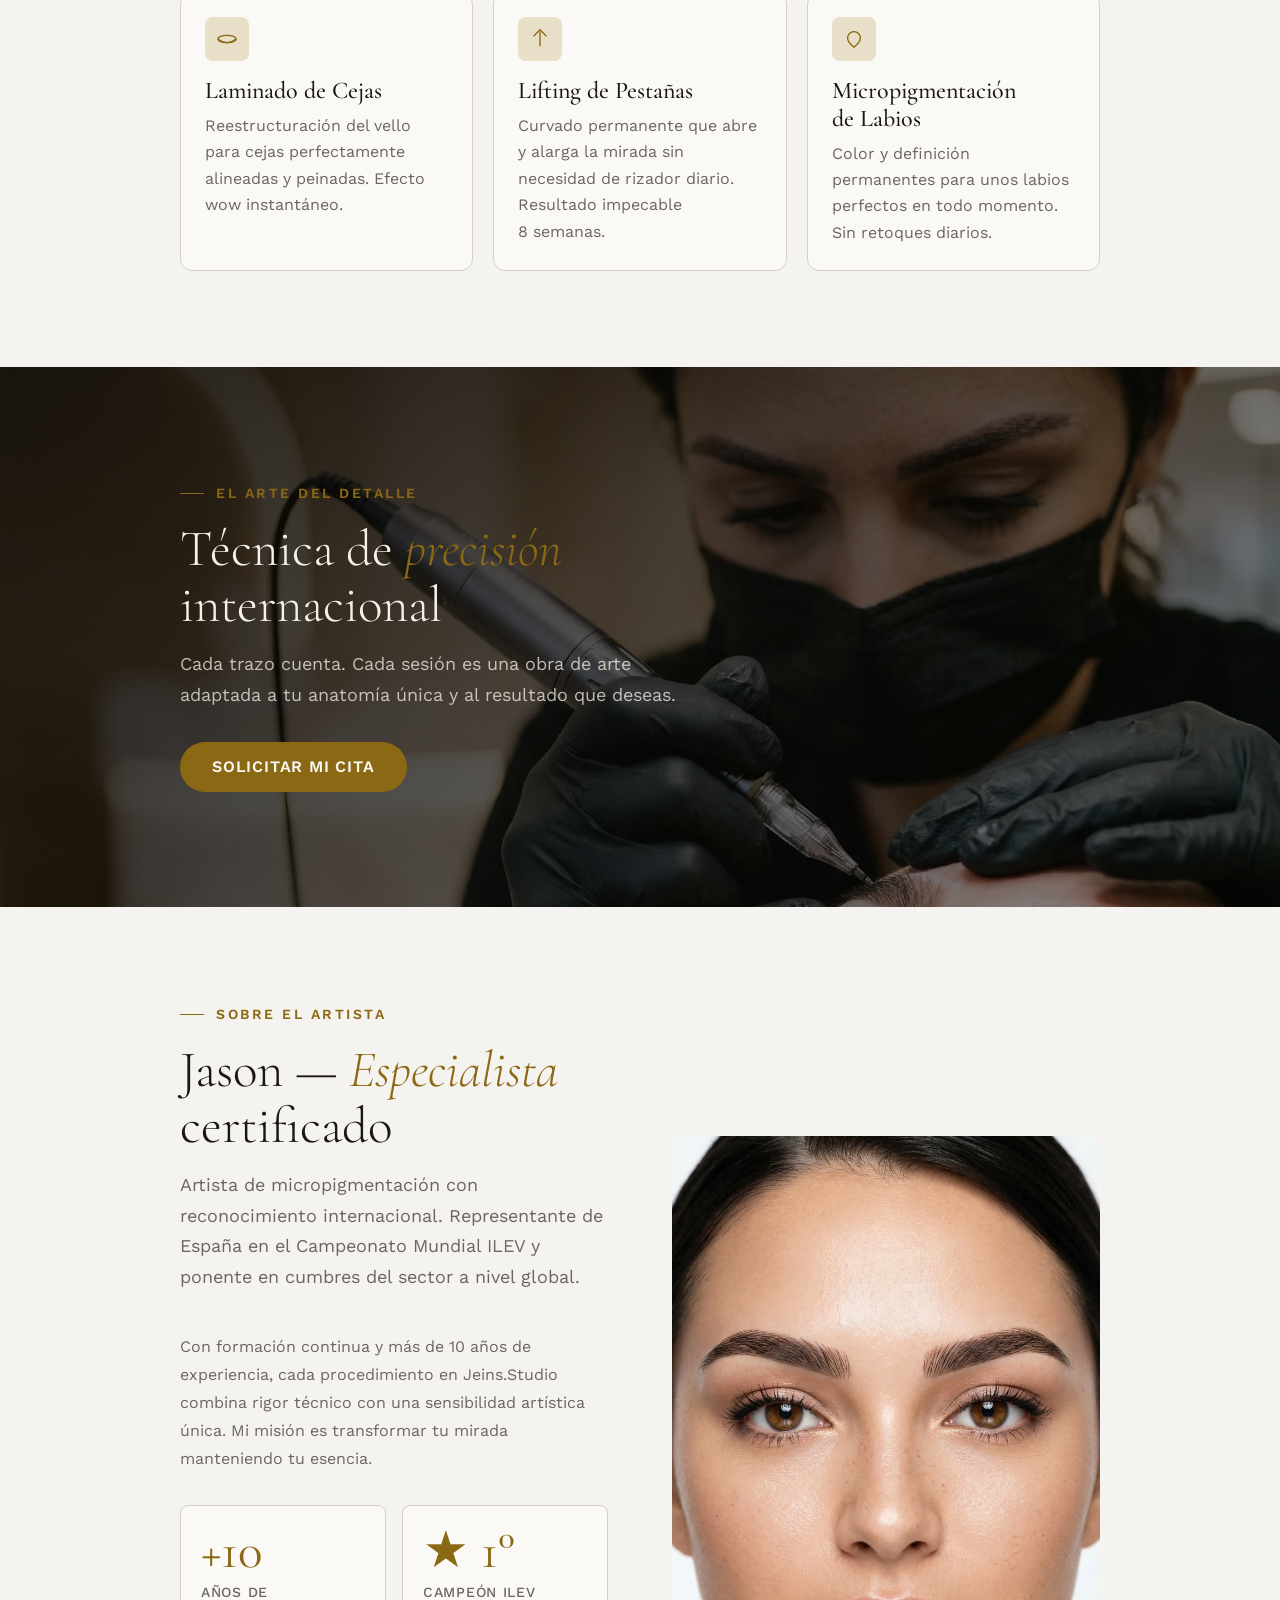
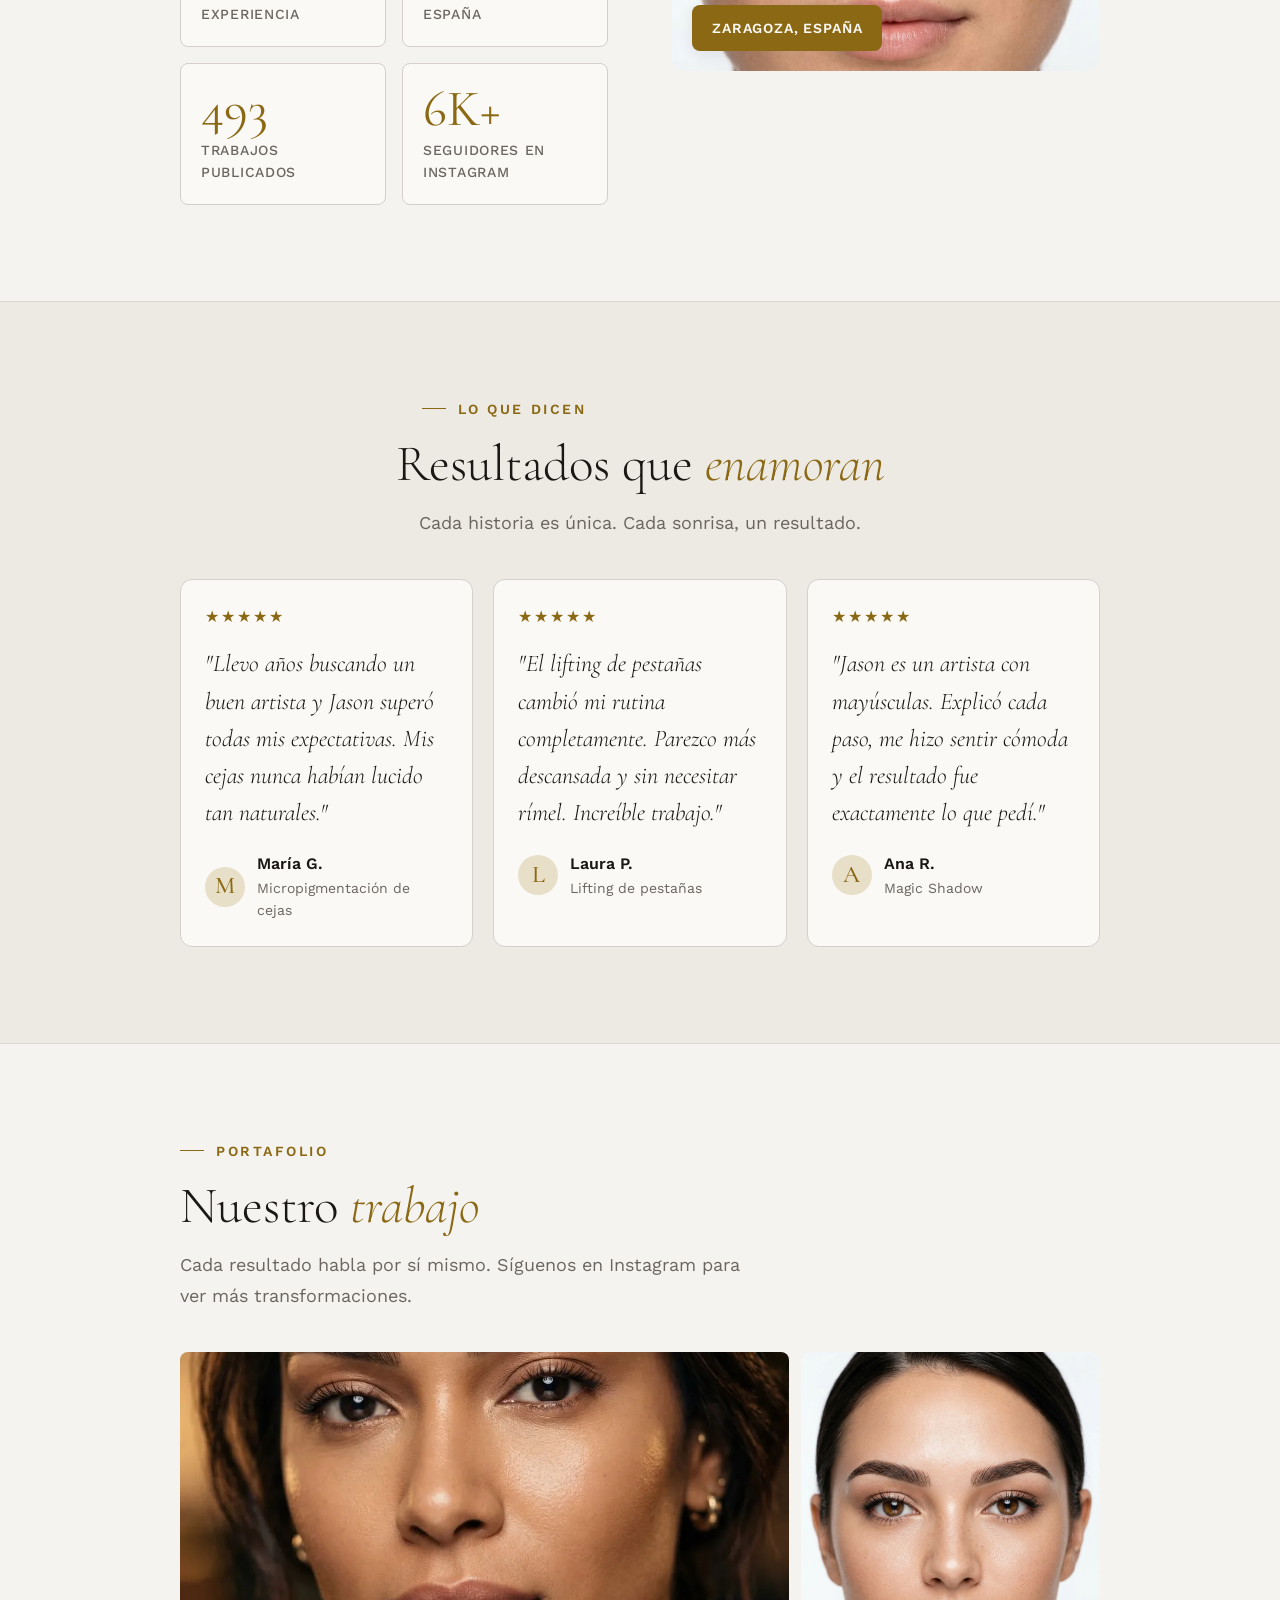
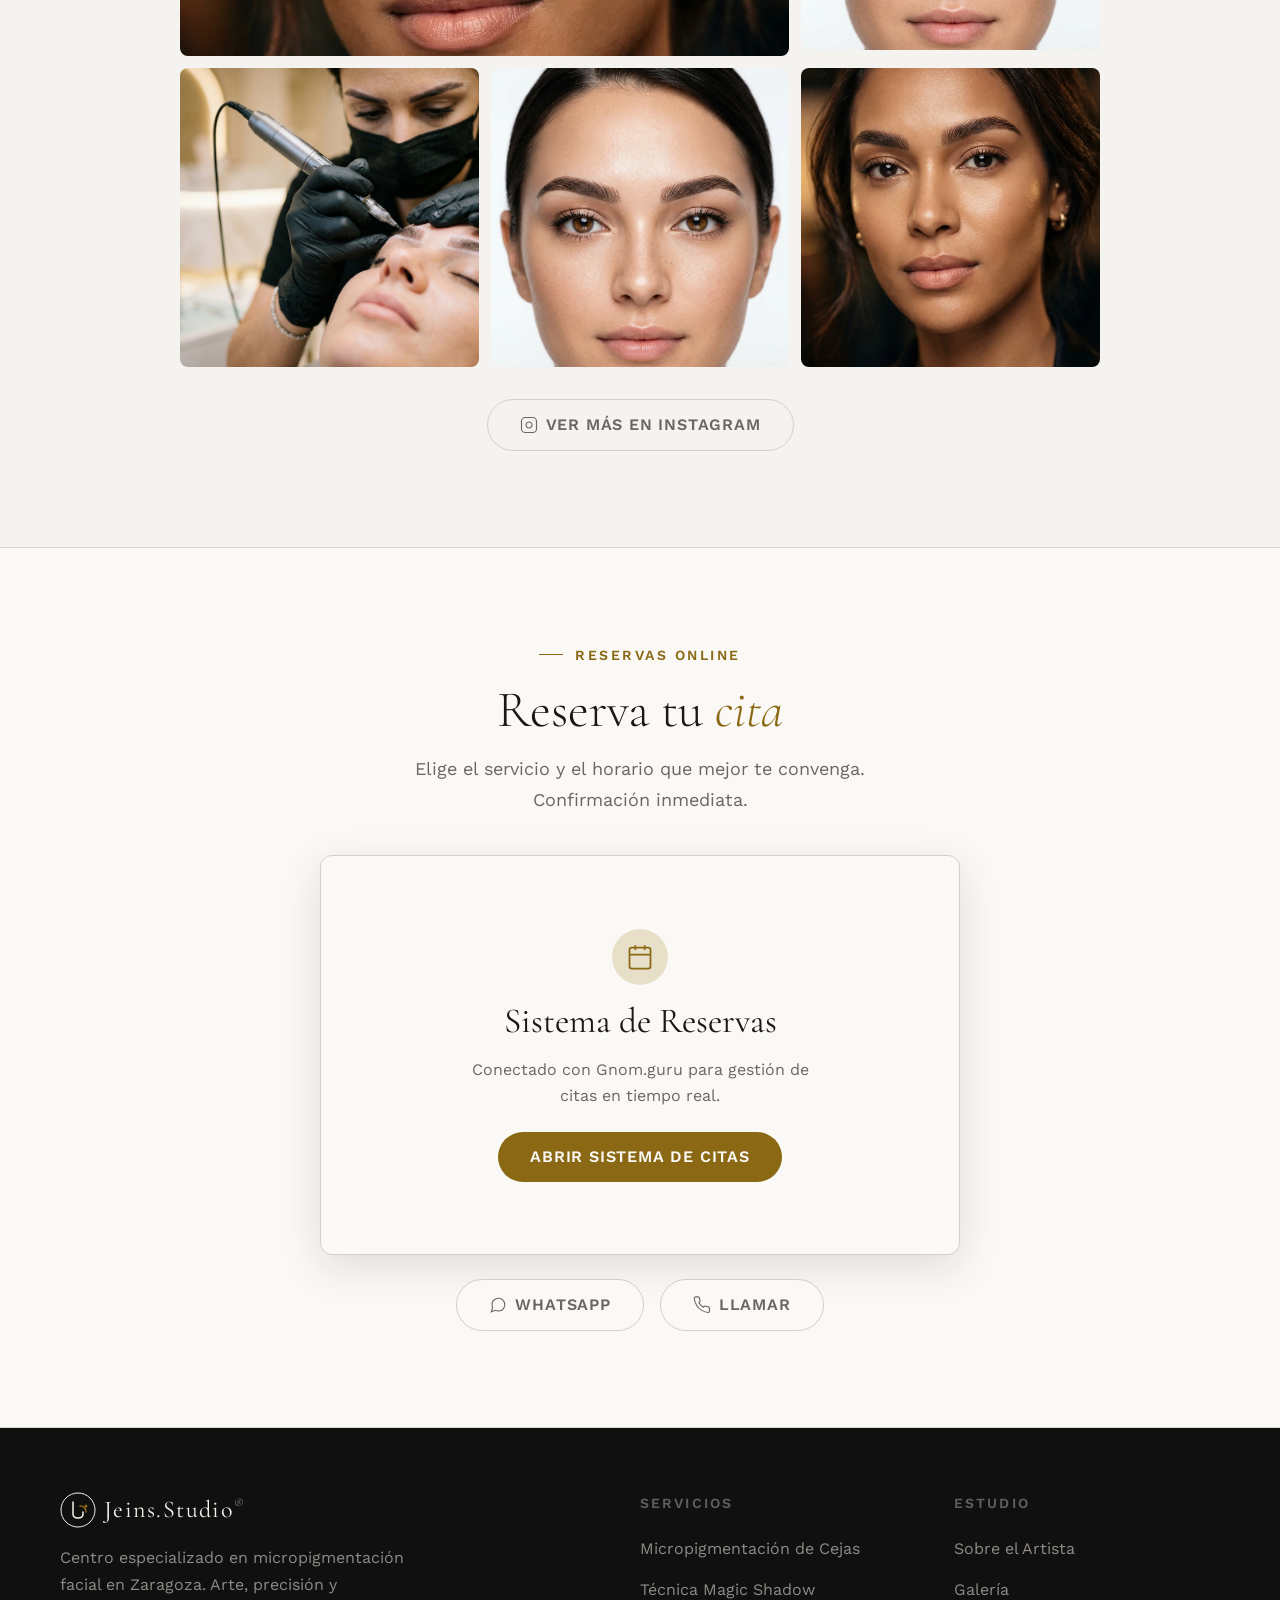
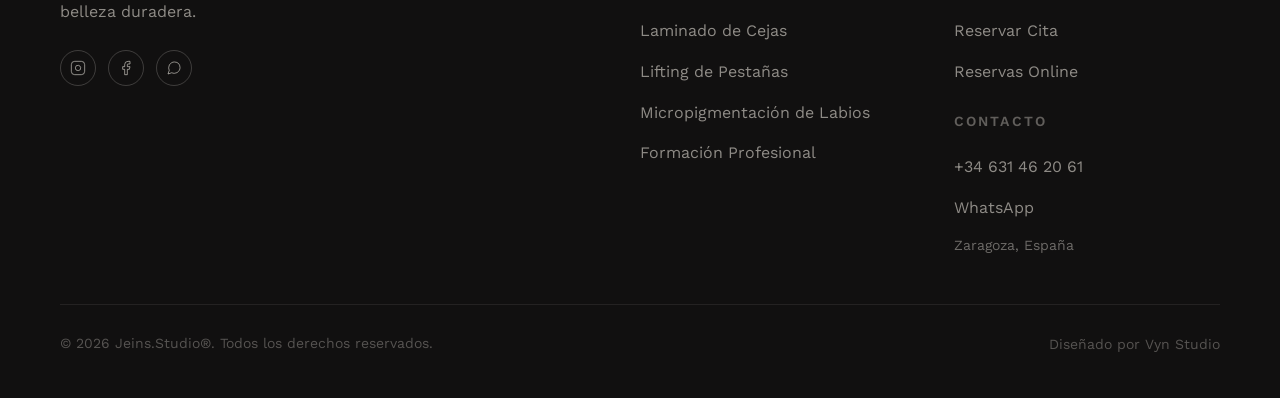
==== commit f6bac09e: "🎬 Hero v3: sharper model, eyebrows + lashes centered, 442KB MP4 / 364KB WebM" ====
--- a/index.html
+++ b/index.html
@@ -314,7 +314,7 @@
   .hero__image {
     position: absolute; inset: 0;
     overflow: hidden;
-    background: url('[data-uri]') center 30% / cover no-repeat;
+    background: url('[data-uri]') center 30% / cover no-repeat;
   }
 
   /* Video fades in over the background — no flash ever */
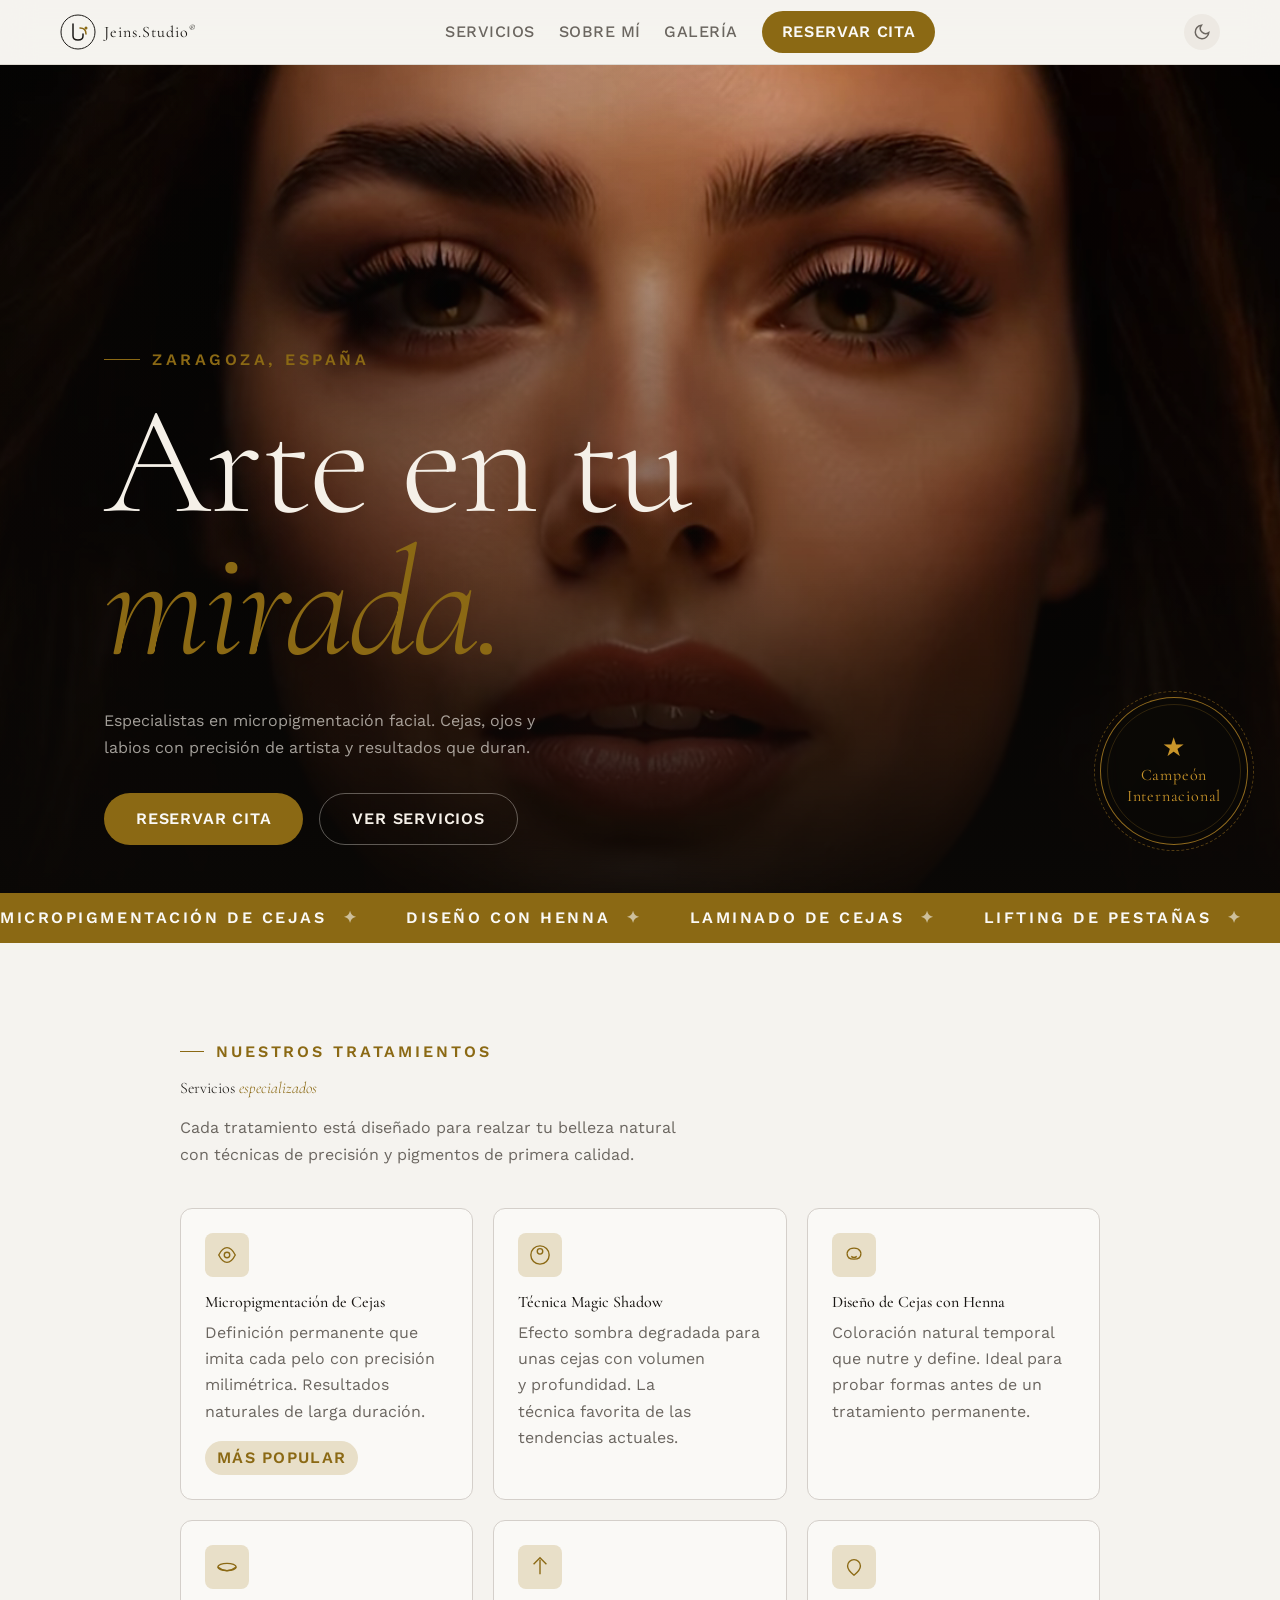
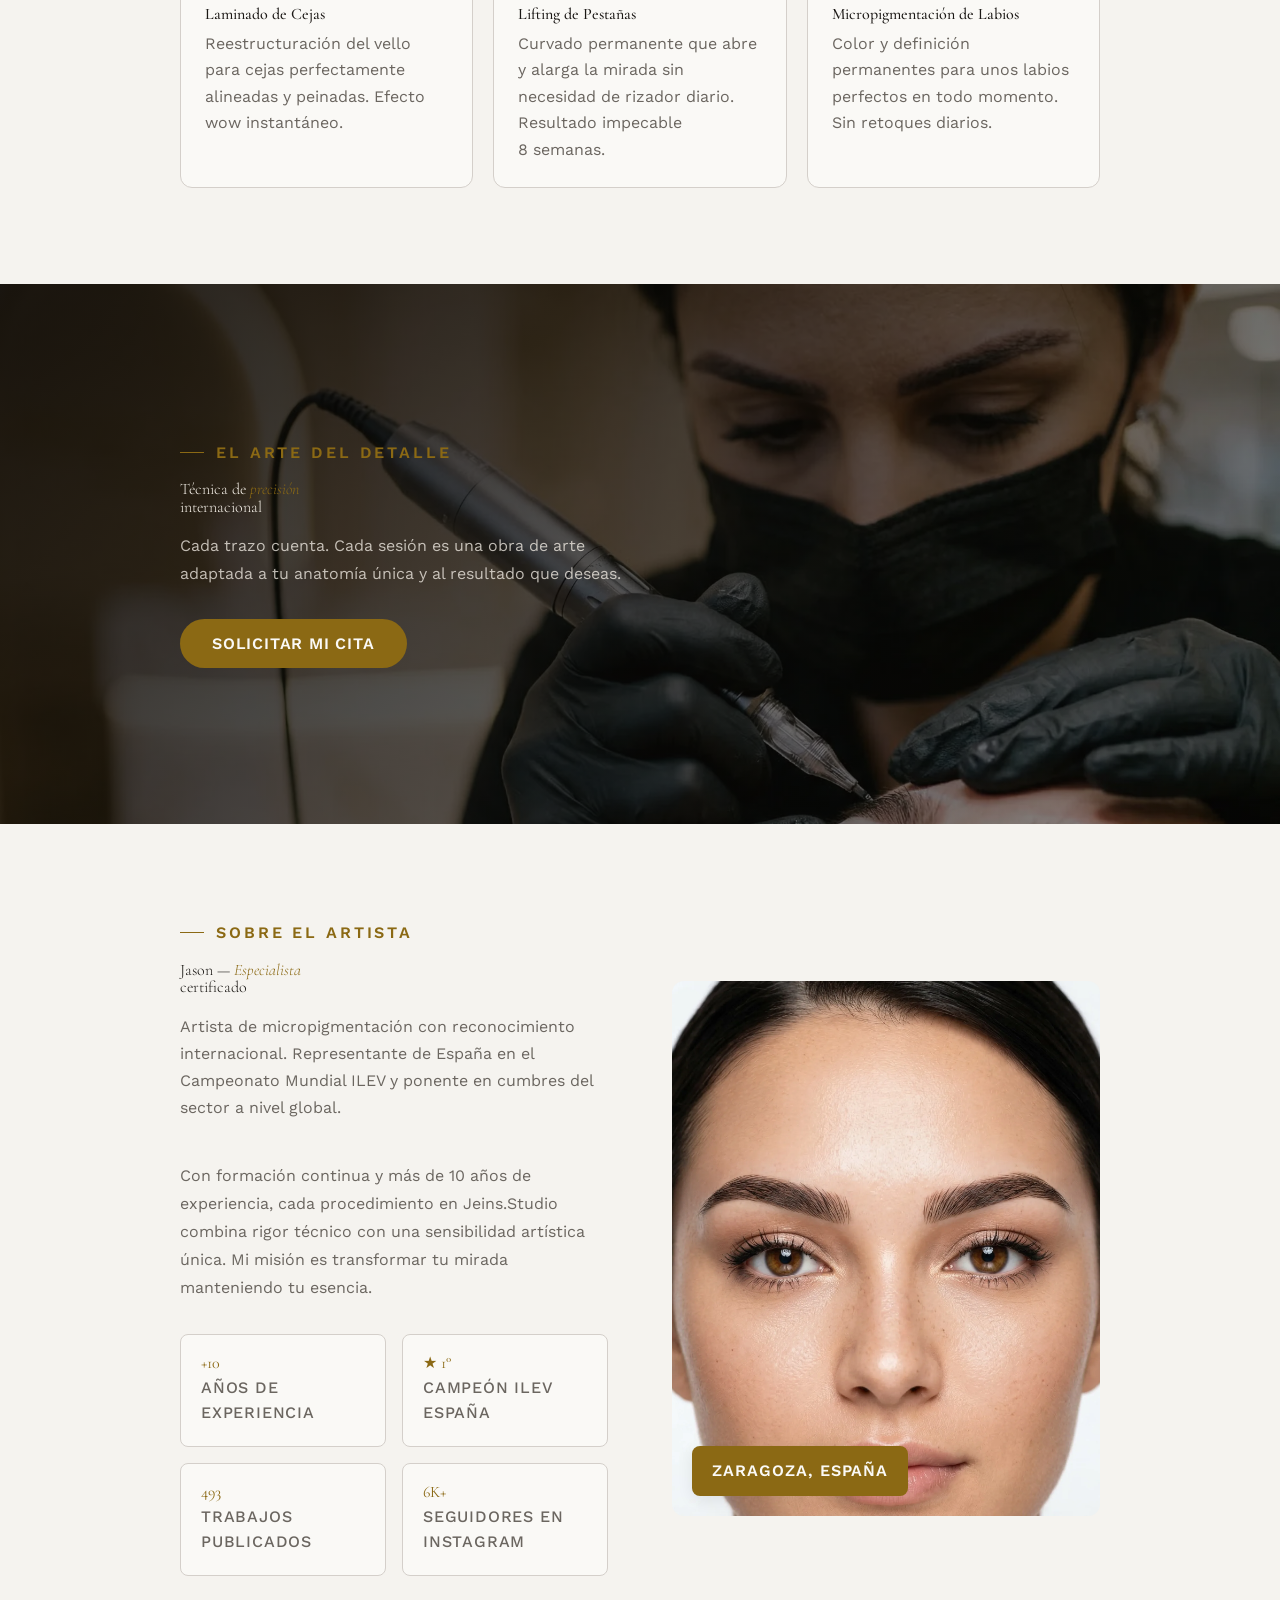
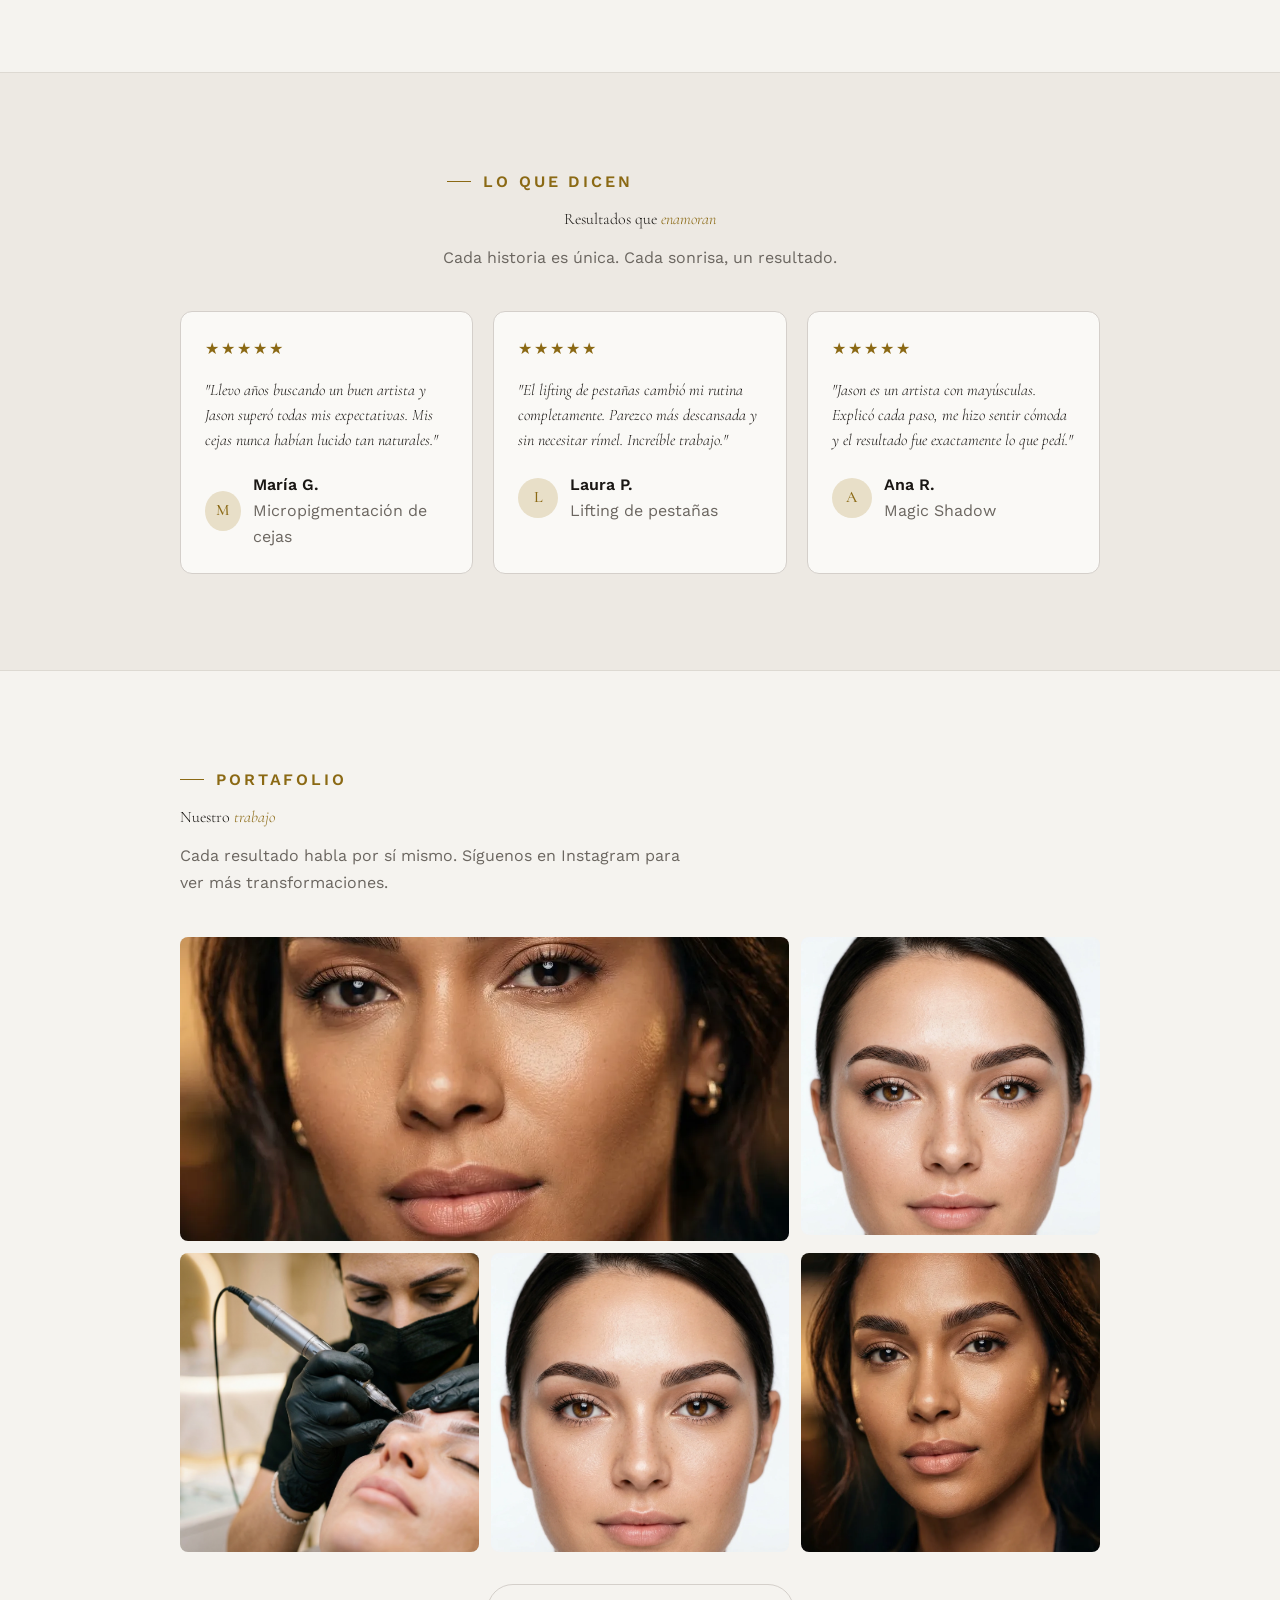
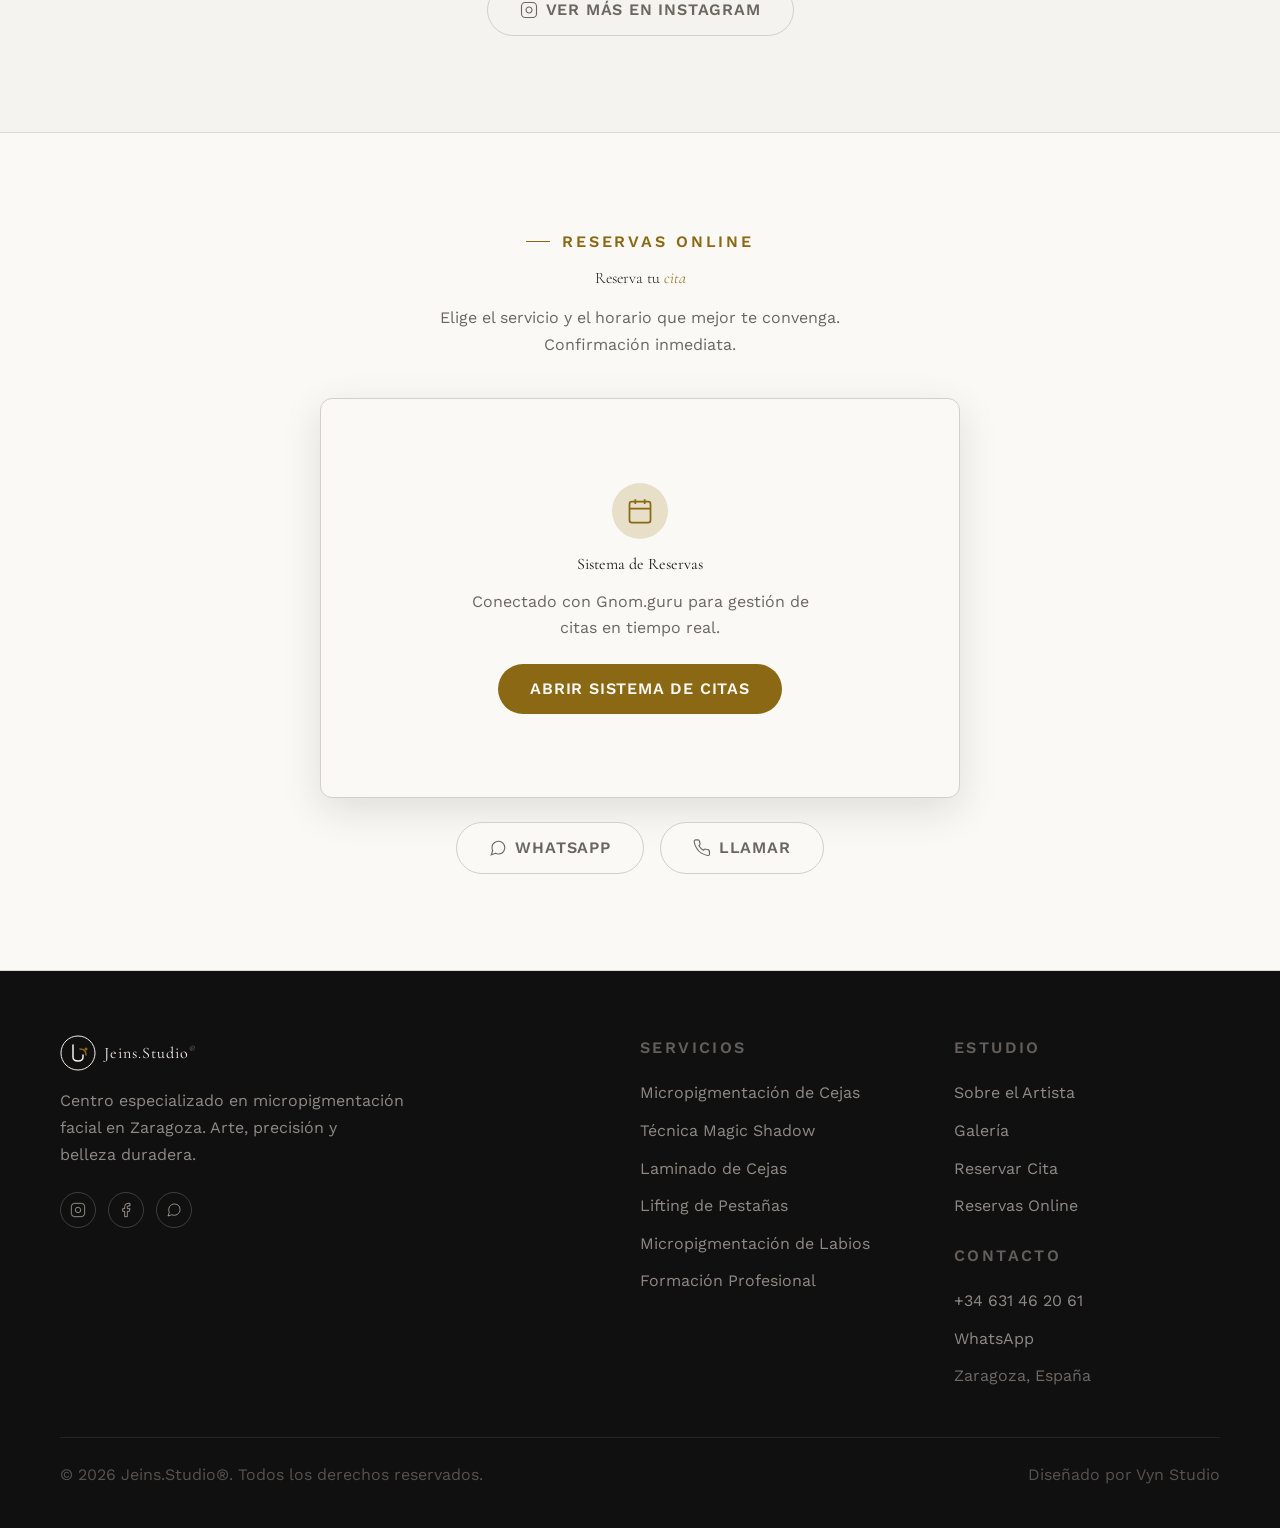
==== commit a0a93a26: "⚡ Perf: remove Perplexity script, trim font variants, split CSS critical/deferred, minify → 60KB→44K" ====
--- a/index.html
+++ b/index.html
@@ -82,653 +82,12 @@
 <link rel="preload" href="hero.mp4" as="video" type="video/mp4">
 <link rel="dns-prefetch" href="https://wa.me">
 <link rel="dns-prefetch" href="https://gnom.guru">
-<link href="https://fonts.googleapis.com/css2?family=Cormorant+Garamond:ital,wght@0,300;0,400;0,500;0,600;1,300;1,400&family=Work+Sans:wght@300;400;500;600&display=swap" rel="stylesheet" media="print" onload="this.media='all'">
-<noscript><link href="https://fonts.googleapis.com/css2?family=Cormorant+Garamond:ital,wght@0,300;0,400;0,500;0,600;1,300;1,400&family=Work+Sans:wght@300;400;500;600&display=swap" rel="stylesheet"></noscript>
-
-<style>
-  /* ===== DESIGN TOKENS ===== */
-  :root {
-    /* Type Scale */
-    --text-xs:   clamp(0.75rem,  0.7rem  + 0.25vw, 0.875rem);
-    --text-sm:   clamp(0.875rem, 0.8rem  + 0.35vw, 1rem);
-    --text-base: clamp(1rem,     0.95rem + 0.25vw, 1.125rem);
-    --text-lg:   clamp(1.125rem, 1rem    + 0.75vw, 1.5rem);
-    --text-xl:   clamp(1.5rem,   1.2rem  + 1.25vw, 2.25rem);
-    --text-2xl:  clamp(2rem,     1.2rem  + 2.5vw,  3.5rem);
-    --text-hero: clamp(3rem,     1rem    + 5.5vw,  6rem);
-
-    /* Spacing */
-    --space-1: 0.25rem; --space-2: 0.5rem; --space-3: 0.75rem;
-    --space-4: 1rem;    --space-5: 1.25rem; --space-6: 1.5rem;
-    --space-8: 2rem;    --space-10: 2.5rem; --space-12: 3rem;
-    --space-16: 4rem;   --space-20: 5rem;   --space-24: 6rem;
-    --space-32: 8rem;
-
-    /* Palette — Warm Ivory + Muted Gold luxury */
-    --color-bg:             #f5f3ef;
-    --color-surface:        #faf9f6;
-    --color-surface-2:      #ffffff;
-    --color-surface-offset: #ede9e3;
-    --color-divider:        #ddd9d2;
-    --color-border:         #d4cfca;
-
-    --color-text:           #1a1714;
-    --color-text-muted:     #6b6660;
-    --color-text-faint:     #b8b4af;
-    --color-text-inverse:   #faf9f6;
-
-    /* Primary accent: deep warm gold */
-    --color-primary:        #8b6914;
-    --color-primary-hover:  #6e5210;
-    --color-primary-active: #50390c;
-    --color-primary-highlight: #e8dfc8;
-
-    /* Secondary: very dark charcoal for strong contrast */
-    --color-dark:           #111010;
-
-    /* Fonts */
-    --font-display: 'Cormorant Garamond', Georgia, serif;
-    --font-body:    'Work Sans', 'Helvetica Neue', sans-serif;
-
-    /* Radius */
-    --radius-sm: 0.25rem;
-    --radius-md: 0.5rem;
-    --radius-lg: 0.75rem;
-    --radius-full: 9999px;
-
-    /* Transitions */
-    --transition-interactive: 220ms cubic-bezier(0.16, 1, 0.3, 1);
-
-    /* Shadows */
-    --shadow-sm: 0 1px 3px rgba(26,23,20,0.06);
-    --shadow-md: 0 4px 16px rgba(26,23,20,0.08);
-    --shadow-lg: 0 12px 40px rgba(26,23,20,0.12);
-
-    /* Content widths */
-    --content-narrow: 640px;
-    --content-default: 960px;
-    --content-wide: 1200px;
-  }
-
-  [data-theme="dark"] {
-    --color-bg:             #0f0e0c;
-    --color-surface:        #161411;
-    --color-surface-2:      #1c1a17;
-    --color-surface-offset: #1a1815;
-    --color-divider:        #282420;
-    --color-border:         #373330;
-    --color-text:           #e8e4de;
-    --color-text-muted:     #8a8580;
-    --color-text-faint:     #5a5550;
-    --color-text-inverse:   #161411;
-    --color-primary:        #c9952a;
-    --color-primary-hover:  #e8b040;
-    --color-primary-active: #f5c95a;
-    --color-primary-highlight: #3a2e14;
-    --color-dark:           #f0ece5;
-    --shadow-sm: 0 1px 3px rgba(0,0,0,0.25);
-    --shadow-md: 0 4px 16px rgba(0,0,0,0.35);
-    --shadow-lg: 0 12px 40px rgba(0,0,0,0.5);
-  }
-
-  @media (prefers-color-scheme: dark) {
-    :root:not([data-theme]) {
-      --color-bg: #0f0e0c; --color-surface: #161411; --color-surface-2: #1c1a17;
-      --color-surface-offset: #1a1815; --color-divider: #282420; --color-border: #373330;
-      --color-text: #e8e4de; --color-text-muted: #8a8580; --color-text-faint: #5a5550;
-      --color-text-inverse: #161411; --color-primary: #c9952a; --color-primary-hover: #e8b040;
-      --color-primary-active: #f5c95a; --color-primary-highlight: #3a2e14;
-      --color-dark: #f0ece5;
-      --shadow-sm: 0 1px 3px rgba(0,0,0,0.25); --shadow-md: 0 4px 16px rgba(0,0,0,0.35); --shadow-lg: 0 12px 40px rgba(0,0,0,0.5);
-    }
-  }
-
-  /* ===== BASE RESET ===== */
-  *, *::before, *::after { box-sizing: border-box; margin: 0; padding: 0; }
-
-  html {
-    -webkit-text-size-adjust: none; text-size-adjust: none;
-    -webkit-font-smoothing: antialiased; -moz-osx-font-smoothing: grayscale;
-    text-rendering: optimizeLegibility; scroll-behavior: smooth;
-    scroll-padding-top: var(--space-16);
-    background-color: var(--color-dark);
-  }
-
-  body {
-    min-height: 100dvh; line-height: 1.6;
-    font-family: var(--font-body);
-    font-size: var(--text-base);
-    color: var(--color-text);
-    background-color: var(--color-bg);
-    display: flex;
-    flex-direction: column;
-  }
-
-  footer { margin-top: auto; }
-
-  img, picture, video, canvas, svg { display: block; max-width: 100%; height: auto; }
-  ul[role="list"], ol[role="list"] { list-style: none; }
-  input, button, textarea, select { font: inherit; color: inherit; }
-  h1, h2, h3, h4 { text-wrap: balance; line-height: 1.15; }
-  p, li { text-wrap: pretty; max-width: 72ch; }
-
-  ::selection { background: color-mix(in oklab, var(--color-primary) 25%, transparent); color: var(--color-text); }
-  :focus-visible { outline: 2px solid var(--color-primary); outline-offset: 3px; border-radius: var(--radius-sm); }
-
-  @media (prefers-reduced-motion: reduce) {
-    *, *::before, *::after { animation-duration: 0.01ms !important; transition-duration: 0.01ms !important; scroll-behavior: auto !important; }
-  }
-
-  button { cursor: pointer; background: none; border: none; }
-  a, button, [role="button"] {
-    transition: color var(--transition-interactive), background var(--transition-interactive),
-                border-color var(--transition-interactive), box-shadow var(--transition-interactive),
-                opacity var(--transition-interactive);
-  }
-  .sr-only { position: absolute; width: 1px; height: 1px; padding: 0; margin: -1px; overflow: hidden; clip: rect(0,0,0,0); white-space: nowrap; border-width: 0; }
-
-  /* ===== LAYOUT UTILITIES ===== */
-  .container { width: 100%; max-width: var(--content-default); margin-inline: auto; padding-inline: var(--space-5); }
-  .container--wide { max-width: var(--content-wide); }
-  .container--narrow { max-width: var(--content-narrow); }
-
-  /* ===== HEADER ===== */
-  .header {
-    position: sticky; top: 0; z-index: 50;
-    background: color-mix(in oklab, var(--color-bg) 92%, transparent);
-    backdrop-filter: blur(16px);
-    border-bottom: 1px solid var(--color-divider);
-    transition: box-shadow var(--transition-interactive);
-  }
-  .header--scrolled { box-shadow: var(--shadow-sm); }
-
-  .header__inner {
-    display: flex; align-items: center; justify-content: space-between;
-    height: 64px;
-  }
-
-  /* Logo SVG */
-  .logo { display: flex; align-items: center; gap: var(--space-2); text-decoration: none; color: var(--color-text); }
-  .logo__svg { width: 36px; height: 36px; flex-shrink: 0; }
-  .logo__name {
-    font-family: var(--font-display);
-    font-size: var(--text-lg);
-    font-weight: 400;
-    letter-spacing: 0.06em;
-    line-height: 1;
-  }
-  .logo__reg { font-size: 0.55em; vertical-align: super; }
-
-  /* Nav */
-  .nav { display: flex; align-items: center; gap: var(--space-6); }
-  .nav__link {
-    font-size: var(--text-sm); font-weight: 500; text-decoration: none;
-    color: var(--color-text-muted); letter-spacing: 0.03em; text-transform: uppercase;
-  }
-  .nav__link:hover { color: var(--color-text); }
-  .nav__cta {
-    font-size: var(--text-sm); font-weight: 600; text-decoration: none;
-    background: var(--color-primary); color: var(--color-text-inverse);
-    padding: var(--space-2) var(--space-5);
-    border-radius: var(--radius-full);
-    letter-spacing: 0.04em; text-transform: uppercase;
-  }
-  .nav__cta:hover { background: var(--color-primary-hover); }
-
-  .header__actions { display: flex; align-items: center; gap: var(--space-3); }
-  .theme-toggle {
-    width: 36px; height: 36px; display: flex; align-items: center; justify-content: center;
-    border-radius: var(--radius-full); color: var(--color-text-muted);
-    background: var(--color-surface-offset);
-  }
-  .theme-toggle:hover { color: var(--color-text); background: var(--color-divider); }
-
-  .menu-toggle { display: none; flex-direction: column; gap: 5px; padding: var(--space-2); }
-  .menu-toggle span { display: block; width: 22px; height: 1.5px; background: var(--color-text); transition: all var(--transition-interactive); }
-  .menu-toggle.open span:nth-child(1) { transform: rotate(45deg) translate(4.5px, 4.5px); }
-  .menu-toggle.open span:nth-child(2) { opacity: 0; transform: scaleX(0); }
-  .menu-toggle.open span:nth-child(3) { transform: rotate(-45deg) translate(4.5px, -4.5px); }
-
-  @media (max-width: 768px) {
-    .nav { display: none; position: absolute; top: 64px; left: 0; right: 0; background: var(--color-surface); border-bottom: 1px solid var(--color-divider); flex-direction: column; padding: var(--space-6) var(--space-5); gap: var(--space-4); z-index: 49; }
-    .nav.open { display: flex; }
-    .menu-toggle { display: flex; }
-    .nav__cta { align-self: flex-start; }
-  }
-
-  /* ===== HERO ===== */
-  .hero {
-    position: relative; overflow: hidden;
-    min-height: 92dvh;
-    display: grid;
-    grid-template-columns: 1fr;
-    background: #0a0806;
-  }
-
-  .hero__image {
-    position: absolute; inset: 0;
-    overflow: hidden;
-  }
-
-  /* Poster via CSS background — always visible, no img flash */
-  .hero__image {
-    position: absolute; inset: 0;
-    overflow: hidden;
-    background: url('[data-uri]') center 30% / cover no-repeat;
-  }
-
-  /* Video fades in over the background — no flash ever */
-  .hero__video {
-    position: absolute; inset: 0;
-    width: 100%; height: 100%;
-    object-fit: cover;
-    object-position: center 30%;
-    opacity: 0;
-    transition: opacity 1s ease;
-  }
-  .hero__video.playing { opacity: 1; transition: opacity 0.4s ease; }
-
-  @media (max-width: 768px) {
-    .hero__video { object-position: center 30%; }
-  }
-  .hero__overlay {
-    position: absolute; inset: 0;
-    background:
-      linear-gradient(to top, rgba(10,8,6,0.95) 0%, rgba(10,8,6,0.5) 40%, rgba(10,8,6,0.15) 100%),
-      linear-gradient(to right, rgba(10,8,6,0.4) 0%, transparent 60%);
-  }
-
-  .hero__content {
-    position: relative; z-index: 2;
-    display: flex; flex-direction: column; justify-content: flex-end;
-    padding: var(--space-20) clamp(1.5rem, 5vw, 5rem) var(--space-12);
-    width: 100%;
-  }
-
-  .hero__eyebrow {
-    font-size: var(--text-xs); font-weight: 600; letter-spacing: 0.22em;
-    text-transform: uppercase; color: var(--color-primary);
-    margin-bottom: var(--space-5);
-    display: flex; align-items: center; gap: var(--space-3);
-    opacity: 0; animation: hero-fadein 1s ease 0.3s forwards;
-  }
-  .hero__eyebrow::before { content: ''; display: block; width: 36px; height: 1px; background: var(--color-primary); }
-
-  @keyframes hero-fadein {
-    from { opacity: 0; transform: translateY(16px); }
-    to   { opacity: 1; transform: translateY(0); }
-  }
-
-  .hero__title {
-    font-family: var(--font-display);
-    font-size: clamp(4.5rem, 12vw, 11rem);
-    font-weight: 300;
-    line-height: 0.92;
-    color: #f5f0e8;
-    margin-bottom: var(--space-8);
-    letter-spacing: -0.02em;
-    max-width: none;
-    opacity: 0; animation: hero-fadein 1s ease 0.5s forwards;
-  }
-  .hero__title em {
-    font-style: italic;
-    color: var(--color-primary);
-    display: block;
-  }
-
-  .hero__desc {
-    font-size: var(--text-base); color: rgba(245,240,232,0.65);
-    max-width: 46ch; margin-bottom: var(--space-8); line-height: 1.7;
-    opacity: 0; animation: hero-fadein 1s ease 0.7s forwards;
-  }
-
-  .hero__actions {
-    display: flex; gap: var(--space-4); flex-wrap: wrap;
-    opacity: 0; animation: hero-fadein 1s ease 0.9s forwards;
-  }
-
-  .btn {
-    display: inline-flex; align-items: center; justify-content: center; gap: var(--space-2);
-    font-size: var(--text-sm); font-weight: 600; letter-spacing: 0.05em;
-    text-transform: uppercase; text-decoration: none; border-radius: var(--radius-full);
-    padding: var(--space-3) var(--space-8); white-space: nowrap;
-  }
-  .btn--primary { background: var(--color-primary); color: var(--color-text-inverse); }
-  .btn--primary:hover { background: var(--color-primary-hover); }
-  .btn--outline { border: 1px solid rgba(245,240,232,0.35); color: #f5f0e8; }
-  .btn--outline:hover { background: rgba(245,240,232,0.08); border-color: rgba(245,240,232,0.6); }
-
-  @keyframes badge-pulse {
-    0%, 100% { box-shadow: 0 0 0 0 rgba(201,149,42,0.5), 0 0 0 0 rgba(201,149,42,0.25); }
-    50%       { box-shadow: 0 0 0 12px rgba(201,149,42,0.15), 0 0 0 24px rgba(201,149,42,0.05); }
-  }
-  @keyframes badge-ring-spin {
-    from { transform: rotate(0deg); }
-    to   { transform: rotate(360deg); }
-  }
-  @keyframes badge-fadein {
-    from { opacity: 0; transform: scale(0.8); }
-    to   { opacity: 1; transform: scale(1); }
-  }
-  @keyframes star-glow {
-    0%, 100% { text-shadow: 0 0 8px rgba(201,149,42,0.6); transform: scale(1); }
-    50%       { text-shadow: 0 0 20px rgba(201,149,42,1), 0 0 40px rgba(201,149,42,0.4); transform: scale(1.15); }
-  }
-
-  .hero__badge {
-    position: absolute; bottom: var(--space-12); right: var(--space-8);
-    display: flex; flex-direction: column; align-items: center; justify-content: center;
-    gap: 4px;
-    width: 148px; height: 148px; border-radius: 50%;
-    border: 1.5px solid rgba(201,149,42,0.7);
-    background: rgba(10,8,6,0.75); color: #c9952a;
-    font-size: var(--text-sm); font-weight: 500; letter-spacing: 0.08em;
-    text-align: center; line-height: 1.35;
-    backdrop-filter: blur(12px);
-    animation: badge-fadein 1s ease 0.6s both, badge-pulse 3s ease-in-out 1.6s infinite;
-  }
-
-  /* Spinning outer ring */
-  .hero__badge::before {
-    content: '';
-    position: absolute; inset: -7px;
-    border-radius: 50%;
-    border: 1px dashed rgba(201,149,42,0.4);
-    animation: badge-ring-spin 12s linear infinite;
-  }
-
-  /* Static inner ring */
-  .hero__badge::after {
-    content: '';
-    position: absolute; inset: 6px;
-    border-radius: 50%;
-    border: 1px solid rgba(201,149,42,0.2);
-  }
-
-  .hero__badge__star {
-    font-size: 1.6rem; line-height: 1;
-    animation: star-glow 2.5s ease-in-out 1.6s infinite;
-  }
-  .hero__badge__text {
-    font-family: var(--font-display);
-    font-size: 1rem; font-weight: 400;
-    letter-spacing: 0.05em; line-height: 1.3;
-  }
-
-  @media (max-width: 480px) {
-    .hero__badge { display: none; }
-    .hero__overlay { background: linear-gradient(to bottom, rgba(10,8,6,0.5) 0%, rgba(10,8,6,0.85) 100%); }
-    .hero__content { justify-content: flex-end; padding-top: var(--space-32); }
-  }
-
-  /* ===== MARQUEE ===== */
-  .marquee-bar {
-    background: var(--color-primary);
-    overflow: hidden; padding-block: var(--space-3);
-  }
-  .marquee-track {
-    display: flex; gap: var(--space-12); white-space: nowrap;
-    animation: marquee 28s linear infinite;
-  }
-  .marquee-track:hover { animation-play-state: paused; }
-  @keyframes marquee { from { transform: translateX(0); } to { transform: translateX(-50%); } }
-  .marquee-item {
-    font-size: var(--text-xs); font-weight: 600; letter-spacing: 0.16em;
-    text-transform: uppercase; color: var(--color-text-inverse); flex-shrink: 0;
-    display: flex; align-items: center; gap: var(--space-4);
-  }
-  .marquee-item::after { content: '✦'; opacity: 0.6; }
-
-  /* ===== SECTION STYLES ===== */
-  .section { padding-block: clamp(var(--space-12), 8vw, var(--space-24)); }
-
-  .section__eyebrow {
-    font-size: var(--text-xs); font-weight: 600; letter-spacing: 0.18em;
-    text-transform: uppercase; color: var(--color-primary);
-    margin-bottom: var(--space-4);
-    display: flex; align-items: center; gap: var(--space-3);
-  }
-  .section__eyebrow::before { content: ''; display: block; width: 24px; height: 1px; background: var(--color-primary); }
-
-  .section__title {
-    font-family: var(--font-display);
-    font-size: var(--text-2xl); font-weight: 300; line-height: 1.1;
-    margin-bottom: var(--space-4);
-  }
-  .section__title em { font-style: italic; color: var(--color-primary); }
-  .section__subtitle { font-size: var(--text-base); color: var(--color-text-muted); max-width: 52ch; line-height: 1.7; margin-bottom: var(--space-10); }
-
-  /* ===== SERVICES ===== */
-  .services-grid {
-    display: grid;
-    grid-template-columns: repeat(auto-fill, minmax(280px, 1fr));
-    gap: var(--space-5);
-  }
-
-  .service-card {
-    background: var(--color-surface); border: 1px solid var(--color-border);
-    border-radius: var(--radius-lg); padding: var(--space-6);
-    transition: box-shadow var(--transition-interactive), border-color var(--transition-interactive), transform var(--transition-interactive);
-    cursor: default;
-  }
-  .service-card:hover { box-shadow: var(--shadow-md); border-color: var(--color-primary); transform: translateY(-2px); }
-
-  .service-card__icon {
-    width: 44px; height: 44px; border-radius: var(--radius-md);
-    background: var(--color-primary-highlight);
-    display: flex; align-items: center; justify-content: center;
-    margin-bottom: var(--space-4); color: var(--color-primary);
-    font-size: 1.2rem;
-  }
-
-  .service-card__title {
-    font-family: var(--font-display); font-size: var(--text-lg);
-    font-weight: 500; margin-bottom: var(--space-2);
-  }
-  .service-card__desc { font-size: var(--text-sm); color: var(--color-text-muted); line-height: 1.65; }
-  .service-card__badge {
-    display: inline-block; margin-top: var(--space-4);
-    font-size: var(--text-xs); font-weight: 600; letter-spacing: 0.08em;
-    text-transform: uppercase; color: var(--color-primary);
-    background: var(--color-primary-highlight); padding: var(--space-1) var(--space-3);
-    border-radius: var(--radius-full);
-  }
-
-  /* ===== ABOUT ===== */
-  .about-grid {
-    display: grid; grid-template-columns: 1fr 1fr;
-    gap: var(--space-16); align-items: center;
-  }
-
-  .about__image-wrap {
-    position: relative; border-radius: var(--radius-lg); overflow: hidden;
-    aspect-ratio: 4/5;
-  }
-  .about__image-wrap img { width: 100%; height: 100%; object-fit: cover; }
-  .about__image-badge {
-    position: absolute; bottom: var(--space-5); left: var(--space-5);
-    background: var(--color-primary); color: var(--color-text-inverse);
-    padding: var(--space-3) var(--space-5);
-    border-radius: var(--radius-md);
-    font-size: var(--text-xs); font-weight: 600; letter-spacing: 0.06em;
-    text-transform: uppercase; box-shadow: var(--shadow-md);
-  }
-
-  .about__stats {
-    display: grid; grid-template-columns: 1fr 1fr;
-    gap: var(--space-4); margin-top: var(--space-8);
-  }
-  .stat { background: var(--color-surface); border: 1px solid var(--color-border); border-radius: var(--radius-md); padding: var(--space-5); }
-  .stat__number {
-    font-family: var(--font-display); font-size: var(--text-2xl);
-    font-weight: 400; color: var(--color-primary); line-height: 1;
-    margin-bottom: var(--space-1);
-  }
-  .stat__label { font-size: var(--text-xs); color: var(--color-text-muted); font-weight: 500; letter-spacing: 0.05em; text-transform: uppercase; }
-
-  @media (max-width: 768px) {
-    .about-grid { grid-template-columns: 1fr; }
-    .about__image-wrap { aspect-ratio: 4/3; max-height: 380px; }
-  }
-
-  /* ===== FULL BLEED SECTION ===== */
-  .full-bleed {
-    position: relative; overflow: hidden;
-    min-height: 60vh; display: flex; align-items: center;
-  }
-  .full-bleed__bg {
-    position: absolute; inset: 0;
-    overflow: hidden;
-  }
-  .full-bleed__bg img {
-    width: 100%; height: 100%;
-    object-fit: cover; object-position: center;
-    will-change: auto;
-  }
-  .full-bleed__overlay {
-    position: absolute; inset: 0;
-    background: linear-gradient(135deg, rgba(10,8,6,0.9) 0%, rgba(10,8,6,0.65) 60%, rgba(10,8,6,0.4) 100%);
-  }
-  .full-bleed__content {
-    position: relative; z-index: 2;
-    padding: clamp(var(--space-12), 8vw, var(--space-24)) var(--space-5);
-    max-width: var(--content-default); margin-inline: auto; width: 100%;
-  }
-  .full-bleed__title {
-    font-family: var(--font-display); font-size: var(--text-2xl);
-    font-weight: 300; color: #f5f0e8; margin-bottom: var(--space-4); line-height: 1.1;
-  }
-  .full-bleed__title em { font-style: italic; color: var(--color-primary); }
-  .full-bleed__text { font-size: var(--text-base); color: rgba(245,240,232,0.75); max-width: 46ch; line-height: 1.7; margin-bottom: var(--space-8); }
-
-  /* ===== BOOKING ===== */
-  .booking-section {
-    background: var(--color-surface);
-    border-block: 1px solid var(--color-divider);
-  }
-  .booking-inner { max-width: 680px; margin-inline: auto; text-align: center; padding-inline: var(--space-5); }
-  .booking-inner .section__subtitle { margin-inline: auto; }
-  .booking-embed {
-    margin-top: var(--space-8);
-    border-radius: var(--radius-lg);
-    overflow: hidden;
-    box-shadow: var(--shadow-lg);
-    background: var(--color-surface);
-    border: 1px solid var(--color-border);
-    min-height: 400px;
-    display: flex; align-items: center; justify-content: center;
-  }
-  .booking-placeholder {
-    display: flex; flex-direction: column; align-items: center; gap: var(--space-4);
-    padding: var(--space-12) var(--space-8); text-align: center;
-  }
-  .booking-placeholder__icon {
-    width: 56px; height: 56px; border-radius: 50%;
-    background: var(--color-primary-highlight);
-    display: flex; align-items: center; justify-content: center;
-    color: var(--color-primary);
-  }
-  .booking-placeholder__title { font-family: var(--font-display); font-size: var(--text-xl); font-weight: 400; }
-  .booking-placeholder__text { font-size: var(--text-sm); color: var(--color-text-muted); max-width: 36ch; }
-
-  .booking-alt {
-    margin-top: var(--space-6);
-    display: flex; gap: var(--space-4); justify-content: center; flex-wrap: wrap;
-  }
-  .btn--ghost {
-    border: 1px solid var(--color-border); color: var(--color-text-muted);
-    background: var(--color-surface);
-  }
-  .btn--ghost:hover { border-color: var(--color-primary); color: var(--color-primary); }
-
-  /* ===== GALLERY ===== */
-  .gallery-grid {
-    display: grid;
-    grid-template-columns: repeat(3, 1fr);
-    grid-template-rows: auto auto;
-    gap: var(--space-3);
-  }
-  .gallery-item { border-radius: var(--radius-md); overflow: hidden; aspect-ratio: 1; background: var(--color-surface-offset); position: relative; }
-  .gallery-item img { width: 100%; height: 100%; object-fit: cover; transition: transform 0.5s cubic-bezier(0.16,1,0.3,1); }
-  .gallery-item:hover img { transform: scale(1.04); }
-  .gallery-item--large { grid-column: span 2; aspect-ratio: 2/1; }
-
-  @media (max-width: 600px) {
-    .gallery-grid { grid-template-columns: repeat(2, 1fr); }
-    .gallery-item--large { grid-column: span 2; aspect-ratio: 16/9; }
-  }
-
-  /* ===== FOOTER ===== */
-  .footer {
-    background: var(--color-dark); color: rgba(245,240,232,0.65);
-    padding-block: var(--space-16) var(--space-10);
-  }
-  .footer__grid {
-    display: grid; grid-template-columns: 2fr 1fr 1fr;
-    gap: var(--space-12); margin-bottom: var(--space-12);
-  }
-  .footer__brand .logo__name { color: #f5f0e8; }
-  .footer__desc { font-size: var(--text-sm); line-height: 1.7; margin-top: var(--space-4); color: rgba(245,240,232,0.55); max-width: 38ch; }
-  .footer__social { display: flex; gap: var(--space-3); margin-top: var(--space-6); }
-  .footer__social-link {
-    width: 36px; height: 36px; border-radius: var(--radius-full);
-    border: 1px solid rgba(245,240,232,0.2);
-    display: flex; align-items: center; justify-content: center;
-    color: rgba(245,240,232,0.55); text-decoration: none;
-    font-size: var(--text-sm);
-  }
-  .footer__social-link:hover { border-color: var(--color-primary); color: var(--color-primary); }
-  .footer__heading { font-size: var(--text-xs); font-weight: 600; letter-spacing: 0.15em; text-transform: uppercase; color: rgba(245,240,232,0.35); margin-bottom: var(--space-5); }
-  .footer__links { list-style: none; display: flex; flex-direction: column; gap: var(--space-3); }
-  .footer__links a { font-size: var(--text-sm); color: rgba(245,240,232,0.55); text-decoration: none; }
-  .footer__links a:hover { color: var(--color-primary); }
-  .footer__divider { border: none; border-top: 1px solid rgba(245,240,232,0.08); margin-bottom: var(--space-6); }
-  .footer__bottom { display: flex; justify-content: space-between; align-items: center; flex-wrap: wrap; gap: var(--space-4); }
-  .footer__legal { font-size: var(--text-xs); color: rgba(245,240,232,0.3); }
-  .footer__pplx a { font-size: var(--text-xs); color: rgba(245,240,232,0.3); text-decoration: none; }
-  .footer__pplx a:hover { color: rgba(245,240,232,0.6); }
-
-  @media (max-width: 768px) {
-    .footer__grid { grid-template-columns: 1fr 1fr; }
-    .footer__brand { grid-column: span 2; }
-    .footer__bottom { flex-direction: column; align-items: flex-start; }
-  }
-  @media (max-width: 480px) {
-    .footer__grid { grid-template-columns: 1fr; }
-    .footer__brand { grid-column: span 1; }
-  }
-
-  /* ===== TESTIMONIALS ===== */
-  .testimonials-grid {
-    display: grid; grid-template-columns: repeat(auto-fill, minmax(280px, 1fr));
-    gap: var(--space-5);
-  }
-  .testimonial-card {
-    background: var(--color-surface); border: 1px solid var(--color-border);
-    border-radius: var(--radius-lg); padding: var(--space-6);
-  }
-  .testimonial-card__stars { color: var(--color-primary); margin-bottom: var(--space-4); font-size: var(--text-sm); letter-spacing: 2px; }
-  .testimonial-card__text { font-family: var(--font-display); font-size: var(--text-lg); font-weight: 300; font-style: italic; line-height: 1.55; margin-bottom: var(--space-5); }
-  .testimonial-card__author { display: flex; align-items: center; gap: var(--space-3); }
-  .testimonial-card__avatar {
-    width: 40px; height: 40px; border-radius: 50%;
-    background: var(--color-primary-highlight); color: var(--color-primary);
-    display: flex; align-items: center; justify-content: center;
-    font-family: var(--font-display); font-size: var(--text-lg); font-weight: 500;
-  }
-  .testimonial-card__name { font-size: var(--text-sm); font-weight: 600; }
-  .testimonial-card__meta { font-size: var(--text-xs); color: var(--color-text-muted); }
-
-  /* ===== SCROLL ANIMATIONS ===== */
-  .reveal {
-    opacity: 0; transform: translateY(20px);
-    transition: opacity 0.6s cubic-bezier(0.16,1,0.3,1), transform 0.6s cubic-bezier(0.16,1,0.3,1);
-  }
-  .reveal.visible { opacity: 1; transform: none; }
-  .reveal--delay-1 { transition-delay: 0.1s; }
-  .reveal--delay-2 { transition-delay: 0.2s; }
-  .reveal--delay-3 { transition-delay: 0.3s; }
-</style>
+<link href="https://fonts.googleapis.com/css2?family=Cormorant+Garamond:ital,wght@0,300;0,400;1,300;1,400&family=Work+Sans:wght@400;500&display=swap" rel="stylesheet" media="print" onload="this.media='all'">
+<noscript><link href="https://fonts.googleapis.com/css2?family=Cormorant+Garamond:ital,wght@0,300;0,400;1,300;1,400&family=Work+Sans:wght@400;500&display=swap" rel="stylesheet"></noscript>
+
+<style>:root{--text-xs:clamp(0.75rem,0.7rem+0.25vw,0.875rem);--text-sm:clamp(0.875rem,0.8rem+0.35vw,1rem);--text-base:clamp(1rem,0.95rem+0.25vw,1.125rem);--text-lg:clamp(1.125rem,1rem+0.75vw,1.5rem);--text-xl:clamp(1.5rem,1.2rem+1.25vw,2.25rem);--text-2xl:clamp(2rem,1.2rem+2.5vw,3.5rem);--text-hero:clamp(3rem,1rem+5.5vw,6rem);--space-1:0.25rem;--space-2:0.5rem;--space-3:0.75rem;--space-4:1rem;--space-5:1.25rem;--space-6:1.5rem;--space-8:2rem;--space-10:2.5rem;--space-12:3rem;--space-16:4rem;--space-20:5rem;--space-24:6rem;--space-32:8rem;--color-bg:#f5f3ef;--color-surface:#faf9f6;--color-surface-2:#ffffff;--color-surface-offset:#ede9e3;--color-divider:#ddd9d2;--color-border:#d4cfca;--color-text:#1a1714;--color-text-muted:#6b6660;--color-text-faint:#b8b4af;--color-text-inverse:#faf9f6;--color-primary:#8b6914;--color-primary-hover:#6e5210;--color-primary-active:#50390c;--color-primary-highlight:#e8dfc8;--color-dark:#111010;--font-display:'Cormorant Garamond',Georgia,serif;--font-body:'Work Sans','Helvetica Neue',sans-serif;--radius-sm:0.25rem;--radius-md:0.5rem;--radius-lg:0.75rem;--radius-full:9999px;--transition-interactive:220ms cubic-bezier(0.16,1,0.3,1);--shadow-sm:0 1px 3px rgba(26,23,20,0.06);--shadow-md:0 4px 16px rgba(26,23,20,0.08);--shadow-lg:0 12px 40px rgba(26,23,20,0.12);--content-narrow:640px;--content-default:960px;--content-wide:1200px}[data-theme="dark"]{--color-bg:#0f0e0c;--color-surface:#161411;--color-surface-2:#1c1a17;--color-surface-offset:#1a1815;--color-divider:#282420;--color-border:#373330;--color-text:#e8e4de;--color-text-muted:#8a8580;--color-text-faint:#5a5550;--color-text-inverse:#161411;--color-primary:#c9952a;--color-primary-hover:#e8b040;--color-primary-active:#f5c95a;--color-primary-highlight:#3a2e14;--color-dark:#f0ece5;--shadow-sm:0 1px 3px rgba(0,0,0,0.25);--shadow-md:0 4px 16px rgba(0,0,0,0.35);--shadow-lg:0 12px 40px rgba(0,0,0,0.5)}@media (prefers-color-scheme:dark){:root:not([data-theme]){--color-bg:#0f0e0c;--color-surface:#161411;--color-surface-2:#1c1a17;--color-surface-offset:#1a1815;--color-divider:#282420;--color-border:#373330;--color-text:#e8e4de;--color-text-muted:#8a8580;--color-text-faint:#5a5550;--color-text-inverse:#161411;--color-primary:#c9952a;--color-primary-hover:#e8b040;--color-primary-active:#f5c95a;--color-primary-highlight:#3a2e14;--color-dark:#f0ece5;--shadow-sm:0 1px 3px rgba(0,0,0,0.25);--shadow-md:0 4px 16px rgba(0,0,0,0.35);--shadow-lg:0 12px 40px rgba(0,0,0,0.5)}}*,*::before,*::after{box-sizing:border-box;margin:0;padding:0}html{-webkit-text-size-adjust:none;text-size-adjust:none;-webkit-font-smoothing:antialiased;-moz-osx-font-smoothing:grayscale;text-rendering:optimizeLegibility;scroll-behavior:smooth;scroll-padding-top:var(--space-16);background-color:var(--color-dark)}body{min-height:100dvh;line-height:1.6;font-family:var(--font-body);font-size:var(--text-base);color:var(--color-text);background-color:var(--color-bg);display:flex;flex-direction:column}footer{margin-top:auto}img,picture,video,canvas,svg{display:block;max-width:100%;height:auto}ul[role="list"],ol[role="list"]{list-style:none}input,button,textarea,select{font:inherit;color:inherit}h1,h2,h3,h4{text-wrap:balance;line-height:1.15}p,li{text-wrap:pretty;max-width:72ch}::selection{background:color-mix(in oklab,var(--color-primary) 25%,transparent);color:var(--color-text)}:focus-visible{outline:2px solid var(--color-primary);outline-offset:3px;border-radius:var(--radius-sm)}@media (prefers-reduced-motion:reduce){*,*::before,*::after{animation-duration:0.01ms !important;transition-duration:0.01ms !important;scroll-behavior:auto !important}}button{cursor:pointer;background:none;border:none}a,button,[role="button"]{transition:color var(--transition-interactive),background var(--transition-interactive),border-color var(--transition-interactive),box-shadow var(--transition-interactive),opacity var(--transition-interactive)}.sr-only{position:absolute;width:1px;height:1px;padding:0;margin:-1px;overflow:hidden;clip:rect(0,0,0,0);white-space:nowrap;border-width:0}.container{width:100%;max-width:var(--content-default);margin-inline:auto;padding-inline:var(--space-5)}.container--wide{max-width:var(--content-wide)}.container--narrow{max-width:var(--content-narrow)}.header{position:sticky;top:0;z-index:50;background:color-mix(in oklab,var(--color-bg) 92%,transparent);backdrop-filter:blur(16px);border-bottom:1px solid var(--color-divider);transition:box-shadow var(--transition-interactive)}.header--scrolled{box-shadow:var(--shadow-sm)}.header__inner{display:flex;align-items:center;justify-content:space-between;height:64px}.logo{display:flex;align-items:center;gap:var(--space-2);text-decoration:none;color:var(--color-text)}.logo__svg{width:36px;height:36px;flex-shrink:0}.logo__name{font-family:var(--font-display);font-size:var(--text-lg);font-weight:400;letter-spacing:0.06em;line-height:1}.logo__reg{font-size:0.55em;vertical-align:super}.nav{display:flex;align-items:center;gap:var(--space-6)}.nav__link{font-size:var(--text-sm);font-weight:500;text-decoration:none;color:var(--color-text-muted);letter-spacing:0.03em;text-transform:uppercase}.nav__link:hover{color:var(--color-text)}.nav__cta{font-size:var(--text-sm);font-weight:600;text-decoration:none;background:var(--color-primary);color:var(--color-text-inverse);padding:var(--space-2) var(--space-5);border-radius:var(--radius-full);letter-spacing:0.04em;text-transform:uppercase}.nav__cta:hover{background:var(--color-primary-hover)}.header__actions{display:flex;align-items:center;gap:var(--space-3)}.theme-toggle{width:36px;height:36px;display:flex;align-items:center;justify-content:center;border-radius:var(--radius-full);color:var(--color-text-muted);background:var(--color-surface-offset)}.theme-toggle:hover{color:var(--color-text);background:var(--color-divider)}.menu-toggle{display:none;flex-direction:column;gap:5px;padding:var(--space-2)}.menu-toggle span{display:block;width:22px;height:1.5px;background:var(--color-text);transition:all var(--transition-interactive)}.menu-toggle.open span:nth-child(1){transform:rotate(45deg) translate(4.5px,4.5px)}.menu-toggle.open span:nth-child(2){opacity:0;transform:scaleX(0)}.menu-toggle.open span:nth-child(3){transform:rotate(-45deg) translate(4.5px,-4.5px)}@media (max-width:768px){.nav{display:none;position:absolute;top:64px;left:0;right:0;background:var(--color-surface);border-bottom:1px solid var(--color-divider);flex-direction:column;padding:var(--space-6) var(--space-5);gap:var(--space-4);z-index:49}.nav.open{display:flex}.menu-toggle{display:flex}.nav__cta{align-self:flex-start}}.hero{position:relative;overflow:hidden;min-height:92dvh;display:grid;grid-template-columns:1fr;background:#0a0806}.hero__image{position:absolute;inset:0;overflow:hidden}.hero__image{position:absolute;inset:0;overflow:hidden;background:url('[data-uri]') center 30% / cover no-repeat}.hero__video{position:absolute;inset:0;width:100%;height:100%;object-fit:cover;object-position:center 30%;opacity:0;transition:opacity 1s ease}.hero__video.playing{opacity:1;transition:opacity 0.4s ease}@media (max-width:768px){.hero__video{object-position:center 30%}}.hero__overlay{position:absolute;inset:0;background:linear-gradient(to top,rgba(10,8,6,0.95) 0%,rgba(10,8,6,0.5) 40%,rgba(10,8,6,0.15) 100%),linear-gradient(to right,rgba(10,8,6,0.4) 0%,transparent 60%)}.hero__content{position:relative;z-index:2;display:flex;flex-direction:column;justify-content:flex-end;padding:var(--space-20) clamp(1.5rem,5vw,5rem) var(--space-12);width:100%}.hero__eyebrow{font-size:var(--text-xs);font-weight:600;letter-spacing:0.22em;text-transform:uppercase;color:var(--color-primary);margin-bottom:var(--space-5);display:flex;align-items:center;gap:var(--space-3);opacity:0;animation:hero-fadein 1s ease 0.3s forwards}.hero__eyebrow::before{content:'';display:block;width:36px;height:1px;background:var(--color-primary)}@keyframes hero-fadein{from{opacity:0;transform:translateY(16px)}to{opacity:1;transform:translateY(0)}}.hero__title{font-family:var(--font-display);font-size:clamp(4.5rem,12vw,11rem);font-weight:300;line-height:0.92;color:#f5f0e8;margin-bottom:var(--space-8);letter-spacing:-0.02em;max-width:none;opacity:0;animation:hero-fadein 1s ease 0.5s forwards}.hero__title em{font-style:italic;color:var(--color-primary);display:block}.hero__desc{font-size:var(--text-base);color:rgba(245,240,232,0.65);max-width:46ch;margin-bottom:var(--space-8);line-height:1.7;opacity:0;animation:hero-fadein 1s ease 0.7s forwards}.hero__actions{display:flex;gap:var(--space-4);flex-wrap:wrap;opacity:0;animation:hero-fadein 1s ease 0.9s forwards}.btn{display:inline-flex;align-items:center;justify-content:center;gap:var(--space-2);font-size:var(--text-sm);font-weight:600;letter-spacing:0.05em;text-transform:uppercase;text-decoration:none;border-radius:var(--radius-full);padding:var(--space-3) var(--space-8);white-space:nowrap}.btn--primary{background:var(--color-primary);color:var(--color-text-inverse)}.btn--primary:hover{background:var(--color-primary-hover)}.btn--outline{border:1px solid rgba(245,240,232,0.35);color:#f5f0e8}.btn--outline:hover{background:rgba(245,240,232,0.08);border-color:rgba(245,240,232,0.6)}@keyframes badge-pulse{0%,100%{box-shadow:0 0 0 0 rgba(201,149,42,0.5),0 0 0 0 rgba(201,149,42,0.25)}50%{box-shadow:0 0 0 12px rgba(201,149,42,0.15),0 0 0 24px rgba(201,149,42,0.05)}}@keyframes badge-ring-spin{from{transform:rotate(0deg)}to{transform:rotate(360deg)}}@keyframes badge-fadein{from{opacity:0;transform:scale(0.8)}to{opacity:1;transform:scale(1)}}@keyframes star-glow{0%,100%{text-shadow:0 0 8px rgba(201,149,42,0.6);transform:scale(1)}50%{text-shadow:0 0 20px rgba(201,149,42,1),0 0 40px rgba(201,149,42,0.4);transform:scale(1.15)}}.hero__badge{position:absolute;bottom:var(--space-12);right:var(--space-8);display:flex;flex-direction:column;align-items:center;justify-content:center;gap:4px;width:148px;height:148px;border-radius:50%;border:1.5px solid rgba(201,149,42,0.7);background:rgba(10,8,6,0.75);color:#c9952a;font-size:var(--text-sm);font-weight:500;letter-spacing:0.08em;text-align:center;line-height:1.35;backdrop-filter:blur(12px);animation:badge-fadein 1s ease 0.6s both,badge-pulse 3s ease-in-out 1.6s infinite}.hero__badge::before{content:'';position:absolute;inset:-7px;border-radius:50%;border:1px dashed rgba(201,149,42,0.4);animation:badge-ring-spin 12s linear infinite}.hero__badge::after{content:'';position:absolute;inset:6px;border-radius:50%;border:1px solid rgba(201,149,42,0.2)}.hero__badge__star{font-size:1.6rem;line-height:1;animation:star-glow 2.5s ease-in-out 1.6s infinite}.hero__badge__text{font-family:var(--font-display);font-size:1rem;font-weight:400;letter-spacing:0.05em;line-height:1.3}@media (max-width:480px){.hero__badge{display:none}.hero__overlay{background:linear-gradient(to bottom,rgba(10,8,6,0.5) 0%,rgba(10,8,6,0.85) 100%)}.hero__content{justify-content:flex-end;padding-top:var(--space-32)}}.marquee-bar{background:var(--color-primary);overflow:hidden;padding-block:var(--space-3)}.marquee-track{display:flex;gap:var(--space-12);white-space:nowrap;animation:marquee 28s linear infinite}.marquee-track:hover{animation-play-state:paused}@keyframes marquee{from{transform:translateX(0)}to{transform:translateX(-50%)}}.marquee-item{font-size:var(--text-xs);font-weight:600;letter-spacing:0.16em;text-transform:uppercase;color:var(--color-text-inverse);flex-shrink:0;display:flex;align-items:center;gap:var(--space-4)}.marquee-item::after{content:'✦';opacity:0.6}</style>
+<link rel="preload" href="styles.css" as="style" onload="this.onload=null;this.rel='stylesheet'">
+<noscript><link rel="stylesheet" href="styles.css"></noscript>
 </head>
 
 <body>
@@ -770,7 +129,7 @@
 <!-- ===== HERO ===== -->
 <section class="hero" aria-label="Portada">
   <div class="hero__image">
-    <video class="hero__video" autoplay muted loop playsinline preload="auto" aria-hidden="true">
+    <video class="hero__video" autoplay muted loop playsinline preload="auto" aria-hidden="true" width="1280" height="720">
       <source src="hero.webm" type="video/webm">
       <source src="hero.mp4" type="video/mp4">
     </video>
@@ -1162,66 +521,5 @@
   }
 </script>
 
-<script data-pplx-inline-edit>
-(function(){
-  if(window===window.top)return;
-  function inlineAll(orig,clone){
-    if(orig.nodeType!==1)return;
-    try{
-      var cs=getComputedStyle(orig);
-      var t='';
-      for(var i=0;i<cs.length;i++){t+=cs[i]+':'+cs.getPropertyValue(cs[i])+';';}
-      clone.style.cssText=t;
-    }catch(e){}
-    var oc=orig.children,cc=clone.children;
-    for(var j=0;j<oc.length&&j<cc.length;j++){inlineAll(oc[j],cc[j]);}
-  }
-  function stripExternal(clone){
-    var imgs=clone.querySelectorAll('img');
-    for(var i=0;i<imgs.length;i++){
-      var s=imgs[i].getAttribute('src');
-      if(s&&!s.startsWith('data:'))imgs[i].removeAttribute('src');
-    }
-    var all=clone.querySelectorAll('*');
-    for(var i=0;i<all.length;i++){
-      var st=all[i].style.cssText;
-      if(st&&st.indexOf('url(')>=0){
-        all[i].style.cssText=st.replace(/url\(["']?(?!data:)[^)"']*["']?\)/gi,'none');
-      }
-    }
-  }
-  window.addEventListener('message',function(e){
-    if(!e.data||e.data.type!=='INLINE_EDIT_CAPTURE_REQUEST')return;
-    var scrollX=window.scrollX||window.pageXOffset||0;
-    var scrollY=window.scrollY||window.pageYOffset||0;
-    var w=window.innerWidth,h=window.innerHeight;
-    try{
-      var clone=document.documentElement.cloneNode(true);
-      var rm=clone.querySelectorAll('script,link[rel="stylesheet"],style');
-      for(var i=0;i<rm.length;i++){rm[i].remove();}
-      inlineAll(document.documentElement,clone);
-      stripExternal(clone);
-      var html=new XMLSerializer().serializeToString(clone);
-      var svg='<svg xmlns="http://www.w3.org/2000/svg" width="'+w+'" height="'+h+'">'
-        +'<foreignObject width="100%" height="100%">'
-        +'<div xmlns="http://www.w3.org/1999/xhtml" style="width:'+w+'px;height:'+h+'px;overflow:hidden">'
-        +'<div style="transform:translate(-'+scrollX+'px,-'+scrollY+'px);transform-origin:top left">'
-        +html+'</div></div></foreignObject></svg>';
-      var svgUrl='data:image/svg+xml;charset=utf-8,'+encodeURIComponent(svg);
-      var img=new Image();
-      img.onload=function(){
-        var c=document.createElement('canvas');c.width=w;c.height=h;
-        c.getContext('2d').drawImage(img,0,0);
-        window.parent.postMessage({type:'INLINE_EDIT_SCREENSHOT_RESULT',dataUrl:c.toDataURL('image/png'),scrollX:scrollX,scrollY:scrollY},'*');
-      };
-      img.onerror=function(){
-        window.parent.postMessage({type:'INLINE_EDIT_SCREENSHOT_RESULT',dataUrl:null,scrollX:scrollX,scrollY:scrollY},'*');
-      };
-      img.src=svgUrl;
-    }catch(err){
-      window.parent.postMessage({type:'INLINE_EDIT_SCREENSHOT_RESULT',dataUrl:null,scrollX:scrollX,scrollY:scrollY},'*');
-    }
-  });
-})();
-</script></body>
+</body>
 </html>
--- a/styles.css
+++ b/styles.css
@@ -0,0 +1,249 @@
+  /* ===== SECTION STYLES ===== */
+  .section { padding-block: clamp(var(--space-12), 8vw, var(--space-24)); }
+
+  .section__eyebrow {
+    font-size: var(--text-xs); font-weight: 600; letter-spacing: 0.18em;
+    text-transform: uppercase; color: var(--color-primary);
+    margin-bottom: var(--space-4);
+    display: flex; align-items: center; gap: var(--space-3);
+  }
+  .section__eyebrow::before { content: ''; display: block; width: 24px; height: 1px; background: var(--color-primary); }
+
+  .section__title {
+    font-family: var(--font-display);
+    font-size: var(--text-2xl); font-weight: 300; line-height: 1.1;
+    margin-bottom: var(--space-4);
+  }
+  .section__title em { font-style: italic; color: var(--color-primary); }
+  .section__subtitle { font-size: var(--text-base); color: var(--color-text-muted); max-width: 52ch; line-height: 1.7; margin-bottom: var(--space-10); }
+
+  /* ===== SERVICES ===== */
+  .services-grid {
+    display: grid;
+    grid-template-columns: repeat(auto-fill, minmax(280px, 1fr));
+    gap: var(--space-5);
+  }
+
+  .service-card {
+    background: var(--color-surface); border: 1px solid var(--color-border);
+    border-radius: var(--radius-lg); padding: var(--space-6);
+    transition: box-shadow var(--transition-interactive), border-color var(--transition-interactive), transform var(--transition-interactive);
+    cursor: default;
+  }
+  .service-card:hover { box-shadow: var(--shadow-md); border-color: var(--color-primary); transform: translateY(-2px); }
+
+  .service-card__icon {
+    width: 44px; height: 44px; border-radius: var(--radius-md);
+    background: var(--color-primary-highlight);
+    display: flex; align-items: center; justify-content: center;
+    margin-bottom: var(--space-4); color: var(--color-primary);
+    font-size: 1.2rem;
+  }
+
+  .service-card__title {
+    font-family: var(--font-display); font-size: var(--text-lg);
+    font-weight: 500; margin-bottom: var(--space-2);
+  }
+  .service-card__desc { font-size: var(--text-sm); color: var(--color-text-muted); line-height: 1.65; }
+  .service-card__badge {
+    display: inline-block; margin-top: var(--space-4);
+    font-size: var(--text-xs); font-weight: 600; letter-spacing: 0.08em;
+    text-transform: uppercase; color: var(--color-primary);
+    background: var(--color-primary-highlight); padding: var(--space-1) var(--space-3);
+    border-radius: var(--radius-full);
+  }
+
+  /* ===== ABOUT ===== */
+  .about-grid {
+    display: grid; grid-template-columns: 1fr 1fr;
+    gap: var(--space-16); align-items: center;
+  }
+
+  .about__image-wrap {
+    position: relative; border-radius: var(--radius-lg); overflow: hidden;
+    aspect-ratio: 4/5;
+  }
+  .about__image-wrap img { width: 100%; height: 100%; object-fit: cover; }
+  .about__image-badge {
+    position: absolute; bottom: var(--space-5); left: var(--space-5);
+    background: var(--color-primary); color: var(--color-text-inverse);
+    padding: var(--space-3) var(--space-5);
+    border-radius: var(--radius-md);
+    font-size: var(--text-xs); font-weight: 600; letter-spacing: 0.06em;
+    text-transform: uppercase; box-shadow: var(--shadow-md);
+  }
+
+  .about__stats {
+    display: grid; grid-template-columns: 1fr 1fr;
+    gap: var(--space-4); margin-top: var(--space-8);
+  }
+  .stat { background: var(--color-surface); border: 1px solid var(--color-border); border-radius: var(--radius-md); padding: var(--space-5); }
+  .stat__number {
+    font-family: var(--font-display); font-size: var(--text-2xl);
+    font-weight: 400; color: var(--color-primary); line-height: 1;
+    margin-bottom: var(--space-1);
+  }
+  .stat__label { font-size: var(--text-xs); color: var(--color-text-muted); font-weight: 500; letter-spacing: 0.05em; text-transform: uppercase; }
+
+  @media (max-width: 768px) {
+    .about-grid { grid-template-columns: 1fr; }
+    .about__image-wrap { aspect-ratio: 4/3; max-height: 380px; }
+  }
+
+  /* ===== FULL BLEED SECTION ===== */
+  .full-bleed {
+    position: relative; overflow: hidden;
+    min-height: 60vh; display: flex; align-items: center;
+  }
+  .full-bleed__bg {
+    position: absolute; inset: 0;
+    overflow: hidden;
+  }
+  .full-bleed__bg img {
+    width: 100%; height: 100%;
+    object-fit: cover; object-position: center;
+    will-change: auto;
+  }
+  .full-bleed__overlay {
+    position: absolute; inset: 0;
+    background: linear-gradient(135deg, rgba(10,8,6,0.9) 0%, rgba(10,8,6,0.65) 60%, rgba(10,8,6,0.4) 100%);
+  }
+  .full-bleed__content {
+    position: relative; z-index: 2;
+    padding: clamp(var(--space-12), 8vw, var(--space-24)) var(--space-5);
+    max-width: var(--content-default); margin-inline: auto; width: 100%;
+  }
+  .full-bleed__title {
+    font-family: var(--font-display); font-size: var(--text-2xl);
+    font-weight: 300; color: #f5f0e8; margin-bottom: var(--space-4); line-height: 1.1;
+  }
+  .full-bleed__title em { font-style: italic; color: var(--color-primary); }
+  .full-bleed__text { font-size: var(--text-base); color: rgba(245,240,232,0.75); max-width: 46ch; line-height: 1.7; margin-bottom: var(--space-8); }
+
+  /* ===== BOOKING ===== */
+  .booking-section {
+    background: var(--color-surface);
+    border-block: 1px solid var(--color-divider);
+  }
+  .booking-inner { max-width: 680px; margin-inline: auto; text-align: center; padding-inline: var(--space-5); }
+  .booking-inner .section__subtitle { margin-inline: auto; }
+  .booking-embed {
+    margin-top: var(--space-8);
+    border-radius: var(--radius-lg);
+    overflow: hidden;
+    box-shadow: var(--shadow-lg);
+    background: var(--color-surface);
+    border: 1px solid var(--color-border);
+    min-height: 400px;
+    display: flex; align-items: center; justify-content: center;
+  }
+  .booking-placeholder {
+    display: flex; flex-direction: column; align-items: center; gap: var(--space-4);
+    padding: var(--space-12) var(--space-8); text-align: center;
+  }
+  .booking-placeholder__icon {
+    width: 56px; height: 56px; border-radius: 50%;
+    background: var(--color-primary-highlight);
+    display: flex; align-items: center; justify-content: center;
+    color: var(--color-primary);
+  }
+  .booking-placeholder__title { font-family: var(--font-display); font-size: var(--text-xl); font-weight: 400; }
+  .booking-placeholder__text { font-size: var(--text-sm); color: var(--color-text-muted); max-width: 36ch; }
+
+  .booking-alt {
+    margin-top: var(--space-6);
+    display: flex; gap: var(--space-4); justify-content: center; flex-wrap: wrap;
+  }
+  .btn--ghost {
+    border: 1px solid var(--color-border); color: var(--color-text-muted);
+    background: var(--color-surface);
+  }
+  .btn--ghost:hover { border-color: var(--color-primary); color: var(--color-primary); }
+
+  /* ===== GALLERY ===== */
+  .gallery-grid {
+    display: grid;
+    grid-template-columns: repeat(3, 1fr);
+    grid-template-rows: auto auto;
+    gap: var(--space-3);
+  }
+  .gallery-item { border-radius: var(--radius-md); overflow: hidden; aspect-ratio: 1; background: var(--color-surface-offset); position: relative; }
+  .gallery-item img { width: 100%; height: 100%; object-fit: cover; transition: transform 0.5s cubic-bezier(0.16,1,0.3,1); }
+  .gallery-item:hover img { transform: scale(1.04); }
+  .gallery-item--large { grid-column: span 2; aspect-ratio: 2/1; }
+
+  @media (max-width: 600px) {
+    .gallery-grid { grid-template-columns: repeat(2, 1fr); }
+    .gallery-item--large { grid-column: span 2; aspect-ratio: 16/9; }
+  }
+
+  /* ===== FOOTER ===== */
+  .footer {
+    background: var(--color-dark); color: rgba(245,240,232,0.65);
+    padding-block: var(--space-16) var(--space-10);
+  }
+  .footer__grid {
+    display: grid; grid-template-columns: 2fr 1fr 1fr;
+    gap: var(--space-12); margin-bottom: var(--space-12);
+  }
+  .footer__brand .logo__name { color: #f5f0e8; }
+  .footer__desc { font-size: var(--text-sm); line-height: 1.7; margin-top: var(--space-4); color: rgba(245,240,232,0.55); max-width: 38ch; }
+  .footer__social { display: flex; gap: var(--space-3); margin-top: var(--space-6); }
+  .footer__social-link {
+    width: 36px; height: 36px; border-radius: var(--radius-full);
+    border: 1px solid rgba(245,240,232,0.2);
+    display: flex; align-items: center; justify-content: center;
+    color: rgba(245,240,232,0.55); text-decoration: none;
+    font-size: var(--text-sm);
+  }
+  .footer__social-link:hover { border-color: var(--color-primary); color: var(--color-primary); }
+  .footer__heading { font-size: var(--text-xs); font-weight: 600; letter-spacing: 0.15em; text-transform: uppercase; color: rgba(245,240,232,0.35); margin-bottom: var(--space-5); }
+  .footer__links { list-style: none; display: flex; flex-direction: column; gap: var(--space-3); }
+  .footer__links a { font-size: var(--text-sm); color: rgba(245,240,232,0.55); text-decoration: none; }
+  .footer__links a:hover { color: var(--color-primary); }
+  .footer__divider { border: none; border-top: 1px solid rgba(245,240,232,0.08); margin-bottom: var(--space-6); }
+  .footer__bottom { display: flex; justify-content: space-between; align-items: center; flex-wrap: wrap; gap: var(--space-4); }
+  .footer__legal { font-size: var(--text-xs); color: rgba(245,240,232,0.3); }
+  .footer__pplx a { font-size: var(--text-xs); color: rgba(245,240,232,0.3); text-decoration: none; }
+  .footer__pplx a:hover { color: rgba(245,240,232,0.6); }
+
+  @media (max-width: 768px) {
+    .footer__grid { grid-template-columns: 1fr 1fr; }
+    .footer__brand { grid-column: span 2; }
+    .footer__bottom { flex-direction: column; align-items: flex-start; }
+  }
+  @media (max-width: 480px) {
+    .footer__grid { grid-template-columns: 1fr; }
+    .footer__brand { grid-column: span 1; }
+  }
+
+  /* ===== TESTIMONIALS ===== */
+  .testimonials-grid {
+    display: grid; grid-template-columns: repeat(auto-fill, minmax(280px, 1fr));
+    gap: var(--space-5);
+  }
+  .testimonial-card {
+    background: var(--color-surface); border: 1px solid var(--color-border);
+    border-radius: var(--radius-lg); padding: var(--space-6);
+  }
+  .testimonial-card__stars { color: var(--color-primary); margin-bottom: var(--space-4); font-size: var(--text-sm); letter-spacing: 2px; }
+  .testimonial-card__text { font-family: var(--font-display); font-size: var(--text-lg); font-weight: 300; font-style: italic; line-height: 1.55; margin-bottom: var(--space-5); }
+  .testimonial-card__author { display: flex; align-items: center; gap: var(--space-3); }
+  .testimonial-card__avatar {
+    width: 40px; height: 40px; border-radius: 50%;
+    background: var(--color-primary-highlight); color: var(--color-primary);
+    display: flex; align-items: center; justify-content: center;
+    font-family: var(--font-display); font-size: var(--text-lg); font-weight: 500;
+  }
+  .testimonial-card__name { font-size: var(--text-sm); font-weight: 600; }
+  .testimonial-card__meta { font-size: var(--text-xs); color: var(--color-text-muted); }
+
+  /* ===== SCROLL ANIMATIONS ===== */
+  .reveal {
+    opacity: 0; transform: translateY(20px);
+    transition: opacity 0.6s cubic-bezier(0.16,1,0.3,1), transform 0.6s cubic-bezier(0.16,1,0.3,1);
+  }
+  .reveal.visible { opacity: 1; transform: none; }
+  .reveal--delay-1 { transition-delay: 0.1s; }
+  .reveal--delay-2 { transition-delay: 0.2s; }
+  .reveal--delay-3 { transition-delay: 0.3s; }
--- a/styles.css
+++ b/styles.css
@@ -0,0 +1,249 @@
+  /* ===== SECTION STYLES ===== */
+  .section { padding-block: clamp(var(--space-12), 8vw, var(--space-24)); }
+
+  .section__eyebrow {
+    font-size: var(--text-xs); font-weight: 600; letter-spacing: 0.18em;
+    text-transform: uppercase; color: var(--color-primary);
+    margin-bottom: var(--space-4);
+    display: flex; align-items: center; gap: var(--space-3);
+  }
+  .section__eyebrow::before { content: ''; display: block; width: 24px; height: 1px; background: var(--color-primary); }
+
+  .section__title {
+    font-family: var(--font-display);
+    font-size: var(--text-2xl); font-weight: 300; line-height: 1.1;
+    margin-bottom: var(--space-4);
+  }
+  .section__title em { font-style: italic; color: var(--color-primary); }
+  .section__subtitle { font-size: var(--text-base); color: var(--color-text-muted); max-width: 52ch; line-height: 1.7; margin-bottom: var(--space-10); }
+
+  /* ===== SERVICES ===== */
+  .services-grid {
+    display: grid;
+    grid-template-columns: repeat(auto-fill, minmax(280px, 1fr));
+    gap: var(--space-5);
+  }
+
+  .service-card {
+    background: var(--color-surface); border: 1px solid var(--color-border);
+    border-radius: var(--radius-lg); padding: var(--space-6);
+    transition: box-shadow var(--transition-interactive), border-color var(--transition-interactive), transform var(--transition-interactive);
+    cursor: default;
+  }
+  .service-card:hover { box-shadow: var(--shadow-md); border-color: var(--color-primary); transform: translateY(-2px); }
+
+  .service-card__icon {
+    width: 44px; height: 44px; border-radius: var(--radius-md);
+    background: var(--color-primary-highlight);
+    display: flex; align-items: center; justify-content: center;
+    margin-bottom: var(--space-4); color: var(--color-primary);
+    font-size: 1.2rem;
+  }
+
+  .service-card__title {
+    font-family: var(--font-display); font-size: var(--text-lg);
+    font-weight: 500; margin-bottom: var(--space-2);
+  }
+  .service-card__desc { font-size: var(--text-sm); color: var(--color-text-muted); line-height: 1.65; }
+  .service-card__badge {
+    display: inline-block; margin-top: var(--space-4);
+    font-size: var(--text-xs); font-weight: 600; letter-spacing: 0.08em;
+    text-transform: uppercase; color: var(--color-primary);
+    background: var(--color-primary-highlight); padding: var(--space-1) var(--space-3);
+    border-radius: var(--radius-full);
+  }
+
+  /* ===== ABOUT ===== */
+  .about-grid {
+    display: grid; grid-template-columns: 1fr 1fr;
+    gap: var(--space-16); align-items: center;
+  }
+
+  .about__image-wrap {
+    position: relative; border-radius: var(--radius-lg); overflow: hidden;
+    aspect-ratio: 4/5;
+  }
+  .about__image-wrap img { width: 100%; height: 100%; object-fit: cover; }
+  .about__image-badge {
+    position: absolute; bottom: var(--space-5); left: var(--space-5);
+    background: var(--color-primary); color: var(--color-text-inverse);
+    padding: var(--space-3) var(--space-5);
+    border-radius: var(--radius-md);
+    font-size: var(--text-xs); font-weight: 600; letter-spacing: 0.06em;
+    text-transform: uppercase; box-shadow: var(--shadow-md);
+  }
+
+  .about__stats {
+    display: grid; grid-template-columns: 1fr 1fr;
+    gap: var(--space-4); margin-top: var(--space-8);
+  }
+  .stat { background: var(--color-surface); border: 1px solid var(--color-border); border-radius: var(--radius-md); padding: var(--space-5); }
+  .stat__number {
+    font-family: var(--font-display); font-size: var(--text-2xl);
+    font-weight: 400; color: var(--color-primary); line-height: 1;
+    margin-bottom: var(--space-1);
+  }
+  .stat__label { font-size: var(--text-xs); color: var(--color-text-muted); font-weight: 500; letter-spacing: 0.05em; text-transform: uppercase; }
+
+  @media (max-width: 768px) {
+    .about-grid { grid-template-columns: 1fr; }
+    .about__image-wrap { aspect-ratio: 4/3; max-height: 380px; }
+  }
+
+  /* ===== FULL BLEED SECTION ===== */
+  .full-bleed {
+    position: relative; overflow: hidden;
+    min-height: 60vh; display: flex; align-items: center;
+  }
+  .full-bleed__bg {
+    position: absolute; inset: 0;
+    overflow: hidden;
+  }
+  .full-bleed__bg img {
+    width: 100%; height: 100%;
+    object-fit: cover; object-position: center;
+    will-change: auto;
+  }
+  .full-bleed__overlay {
+    position: absolute; inset: 0;
+    background: linear-gradient(135deg, rgba(10,8,6,0.9) 0%, rgba(10,8,6,0.65) 60%, rgba(10,8,6,0.4) 100%);
+  }
+  .full-bleed__content {
+    position: relative; z-index: 2;
+    padding: clamp(var(--space-12), 8vw, var(--space-24)) var(--space-5);
+    max-width: var(--content-default); margin-inline: auto; width: 100%;
+  }
+  .full-bleed__title {
+    font-family: var(--font-display); font-size: var(--text-2xl);
+    font-weight: 300; color: #f5f0e8; margin-bottom: var(--space-4); line-height: 1.1;
+  }
+  .full-bleed__title em { font-style: italic; color: var(--color-primary); }
+  .full-bleed__text { font-size: var(--text-base); color: rgba(245,240,232,0.75); max-width: 46ch; line-height: 1.7; margin-bottom: var(--space-8); }
+
+  /* ===== BOOKING ===== */
+  .booking-section {
+    background: var(--color-surface);
+    border-block: 1px solid var(--color-divider);
+  }
+  .booking-inner { max-width: 680px; margin-inline: auto; text-align: center; padding-inline: var(--space-5); }
+  .booking-inner .section__subtitle { margin-inline: auto; }
+  .booking-embed {
+    margin-top: var(--space-8);
+    border-radius: var(--radius-lg);
+    overflow: hidden;
+    box-shadow: var(--shadow-lg);
+    background: var(--color-surface);
+    border: 1px solid var(--color-border);
+    min-height: 400px;
+    display: flex; align-items: center; justify-content: center;
+  }
+  .booking-placeholder {
+    display: flex; flex-direction: column; align-items: center; gap: var(--space-4);
+    padding: var(--space-12) var(--space-8); text-align: center;
+  }
+  .booking-placeholder__icon {
+    width: 56px; height: 56px; border-radius: 50%;
+    background: var(--color-primary-highlight);
+    display: flex; align-items: center; justify-content: center;
+    color: var(--color-primary);
+  }
+  .booking-placeholder__title { font-family: var(--font-display); font-size: var(--text-xl); font-weight: 400; }
+  .booking-placeholder__text { font-size: var(--text-sm); color: var(--color-text-muted); max-width: 36ch; }
+
+  .booking-alt {
+    margin-top: var(--space-6);
+    display: flex; gap: var(--space-4); justify-content: center; flex-wrap: wrap;
+  }
+  .btn--ghost {
+    border: 1px solid var(--color-border); color: var(--color-text-muted);
+    background: var(--color-surface);
+  }
+  .btn--ghost:hover { border-color: var(--color-primary); color: var(--color-primary); }
+
+  /* ===== GALLERY ===== */
+  .gallery-grid {
+    display: grid;
+    grid-template-columns: repeat(3, 1fr);
+    grid-template-rows: auto auto;
+    gap: var(--space-3);
+  }
+  .gallery-item { border-radius: var(--radius-md); overflow: hidden; aspect-ratio: 1; background: var(--color-surface-offset); position: relative; }
+  .gallery-item img { width: 100%; height: 100%; object-fit: cover; transition: transform 0.5s cubic-bezier(0.16,1,0.3,1); }
+  .gallery-item:hover img { transform: scale(1.04); }
+  .gallery-item--large { grid-column: span 2; aspect-ratio: 2/1; }
+
+  @media (max-width: 600px) {
+    .gallery-grid { grid-template-columns: repeat(2, 1fr); }
+    .gallery-item--large { grid-column: span 2; aspect-ratio: 16/9; }
+  }
+
+  /* ===== FOOTER ===== */
+  .footer {
+    background: var(--color-dark); color: rgba(245,240,232,0.65);
+    padding-block: var(--space-16) var(--space-10);
+  }
+  .footer__grid {
+    display: grid; grid-template-columns: 2fr 1fr 1fr;
+    gap: var(--space-12); margin-bottom: var(--space-12);
+  }
+  .footer__brand .logo__name { color: #f5f0e8; }
+  .footer__desc { font-size: var(--text-sm); line-height: 1.7; margin-top: var(--space-4); color: rgba(245,240,232,0.55); max-width: 38ch; }
+  .footer__social { display: flex; gap: var(--space-3); margin-top: var(--space-6); }
+  .footer__social-link {
+    width: 36px; height: 36px; border-radius: var(--radius-full);
+    border: 1px solid rgba(245,240,232,0.2);
+    display: flex; align-items: center; justify-content: center;
+    color: rgba(245,240,232,0.55); text-decoration: none;
+    font-size: var(--text-sm);
+  }
+  .footer__social-link:hover { border-color: var(--color-primary); color: var(--color-primary); }
+  .footer__heading { font-size: var(--text-xs); font-weight: 600; letter-spacing: 0.15em; text-transform: uppercase; color: rgba(245,240,232,0.35); margin-bottom: var(--space-5); }
+  .footer__links { list-style: none; display: flex; flex-direction: column; gap: var(--space-3); }
+  .footer__links a { font-size: var(--text-sm); color: rgba(245,240,232,0.55); text-decoration: none; }
+  .footer__links a:hover { color: var(--color-primary); }
+  .footer__divider { border: none; border-top: 1px solid rgba(245,240,232,0.08); margin-bottom: var(--space-6); }
+  .footer__bottom { display: flex; justify-content: space-between; align-items: center; flex-wrap: wrap; gap: var(--space-4); }
+  .footer__legal { font-size: var(--text-xs); color: rgba(245,240,232,0.3); }
+  .footer__pplx a { font-size: var(--text-xs); color: rgba(245,240,232,0.3); text-decoration: none; }
+  .footer__pplx a:hover { color: rgba(245,240,232,0.6); }
+
+  @media (max-width: 768px) {
+    .footer__grid { grid-template-columns: 1fr 1fr; }
+    .footer__brand { grid-column: span 2; }
+    .footer__bottom { flex-direction: column; align-items: flex-start; }
+  }
+  @media (max-width: 480px) {
+    .footer__grid { grid-template-columns: 1fr; }
+    .footer__brand { grid-column: span 1; }
+  }
+
+  /* ===== TESTIMONIALS ===== */
+  .testimonials-grid {
+    display: grid; grid-template-columns: repeat(auto-fill, minmax(280px, 1fr));
+    gap: var(--space-5);
+  }
+  .testimonial-card {
+    background: var(--color-surface); border: 1px solid var(--color-border);
+    border-radius: var(--radius-lg); padding: var(--space-6);
+  }
+  .testimonial-card__stars { color: var(--color-primary); margin-bottom: var(--space-4); font-size: var(--text-sm); letter-spacing: 2px; }
+  .testimonial-card__text { font-family: var(--font-display); font-size: var(--text-lg); font-weight: 300; font-style: italic; line-height: 1.55; margin-bottom: var(--space-5); }
+  .testimonial-card__author { display: flex; align-items: center; gap: var(--space-3); }
+  .testimonial-card__avatar {
+    width: 40px; height: 40px; border-radius: 50%;
+    background: var(--color-primary-highlight); color: var(--color-primary);
+    display: flex; align-items: center; justify-content: center;
+    font-family: var(--font-display); font-size: var(--text-lg); font-weight: 500;
+  }
+  .testimonial-card__name { font-size: var(--text-sm); font-weight: 600; }
+  .testimonial-card__meta { font-size: var(--text-xs); color: var(--color-text-muted); }
+
+  /* ===== SCROLL ANIMATIONS ===== */
+  .reveal {
+    opacity: 0; transform: translateY(20px);
+    transition: opacity 0.6s cubic-bezier(0.16,1,0.3,1), transform 0.6s cubic-bezier(0.16,1,0.3,1);
+  }
+  .reveal.visible { opacity: 1; transform: none; }
+  .reveal--delay-1 { transition-delay: 0.1s; }
+  .reveal--delay-2 { transition-delay: 0.2s; }
+  .reveal--delay-3 { transition-delay: 0.3s; }
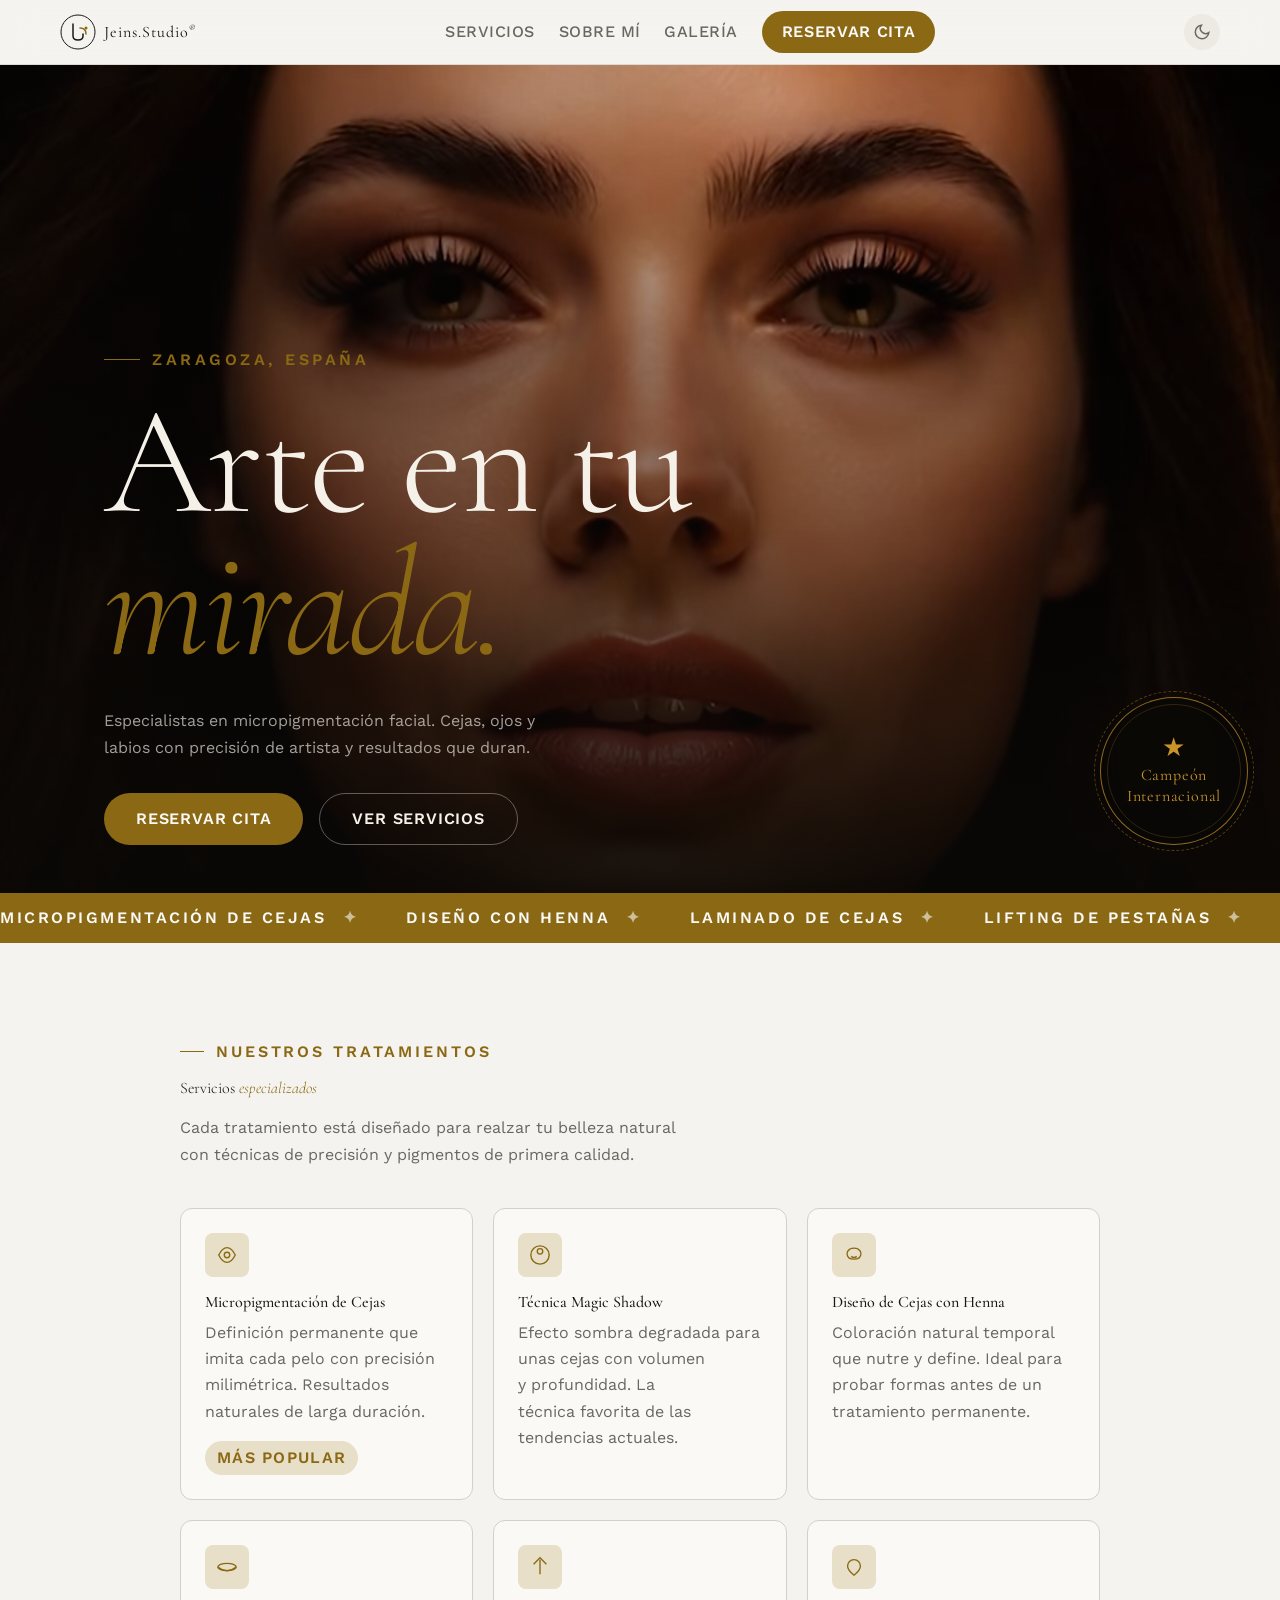
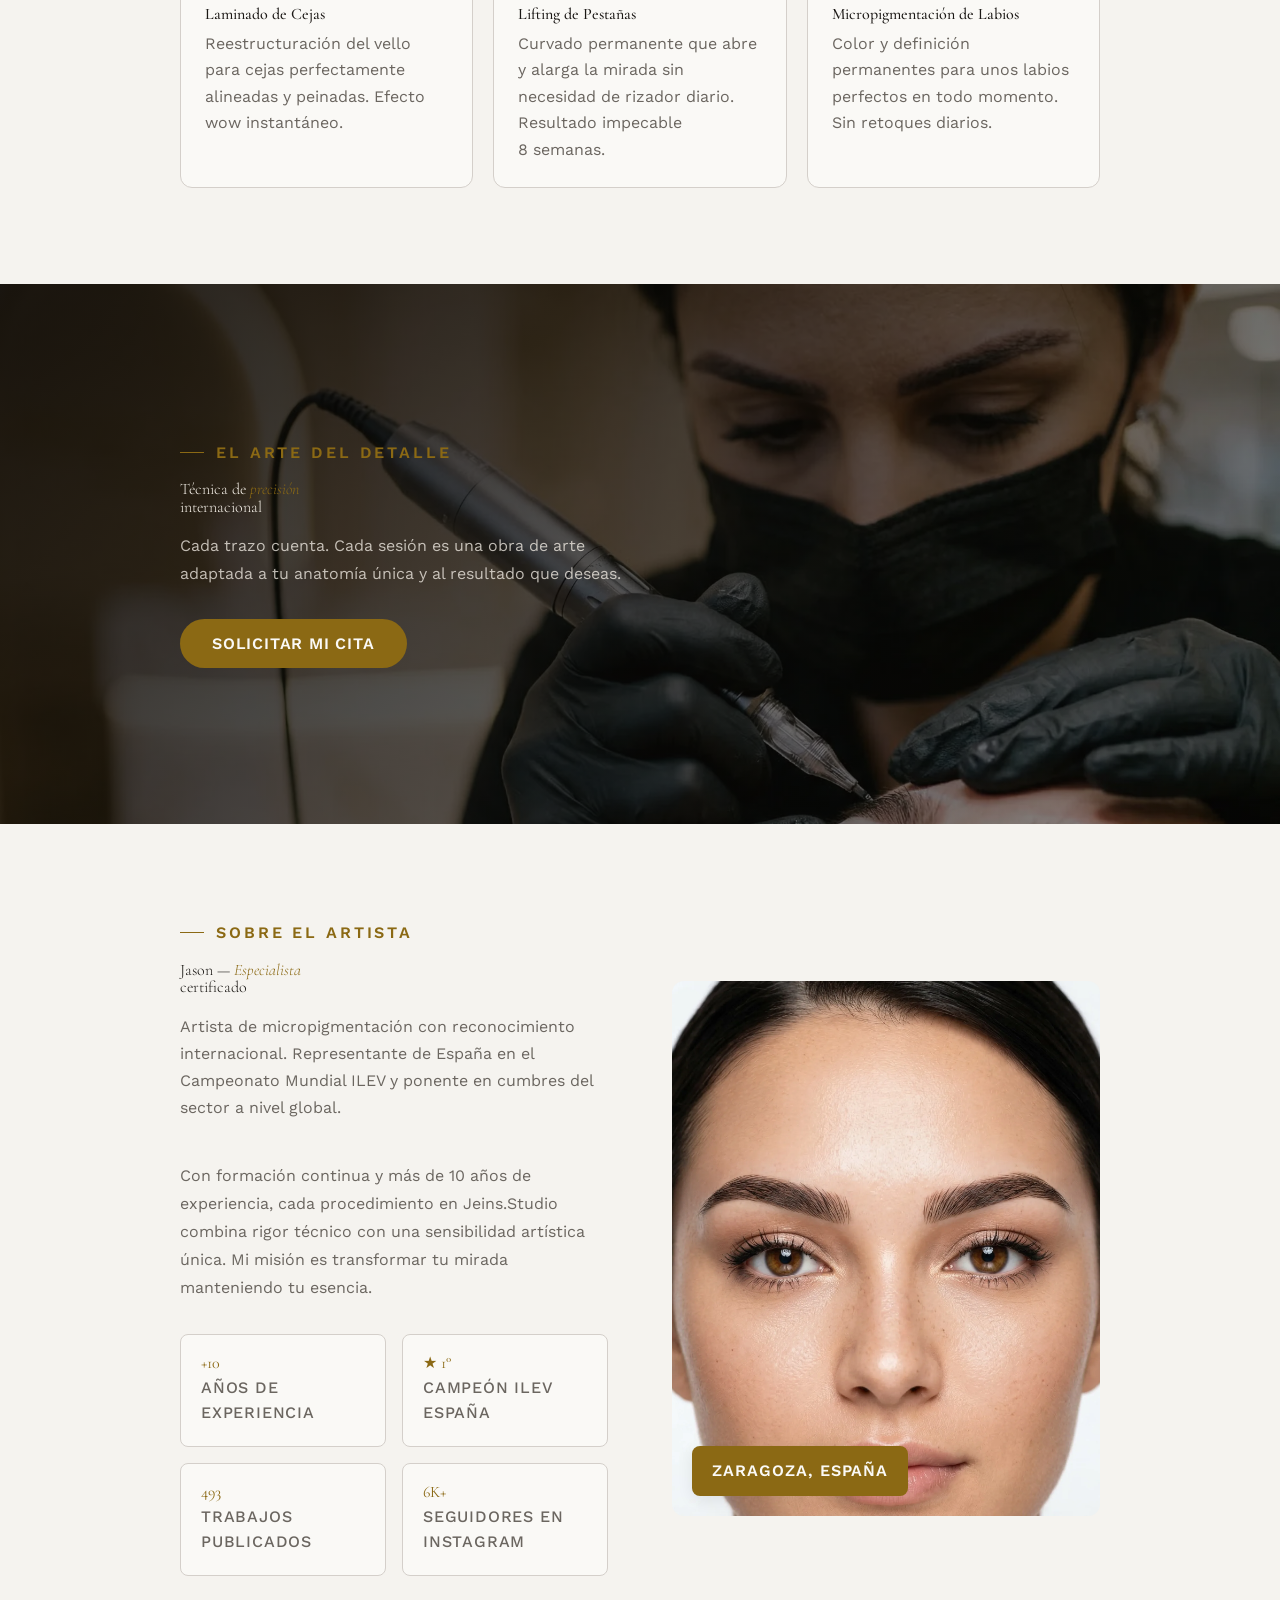
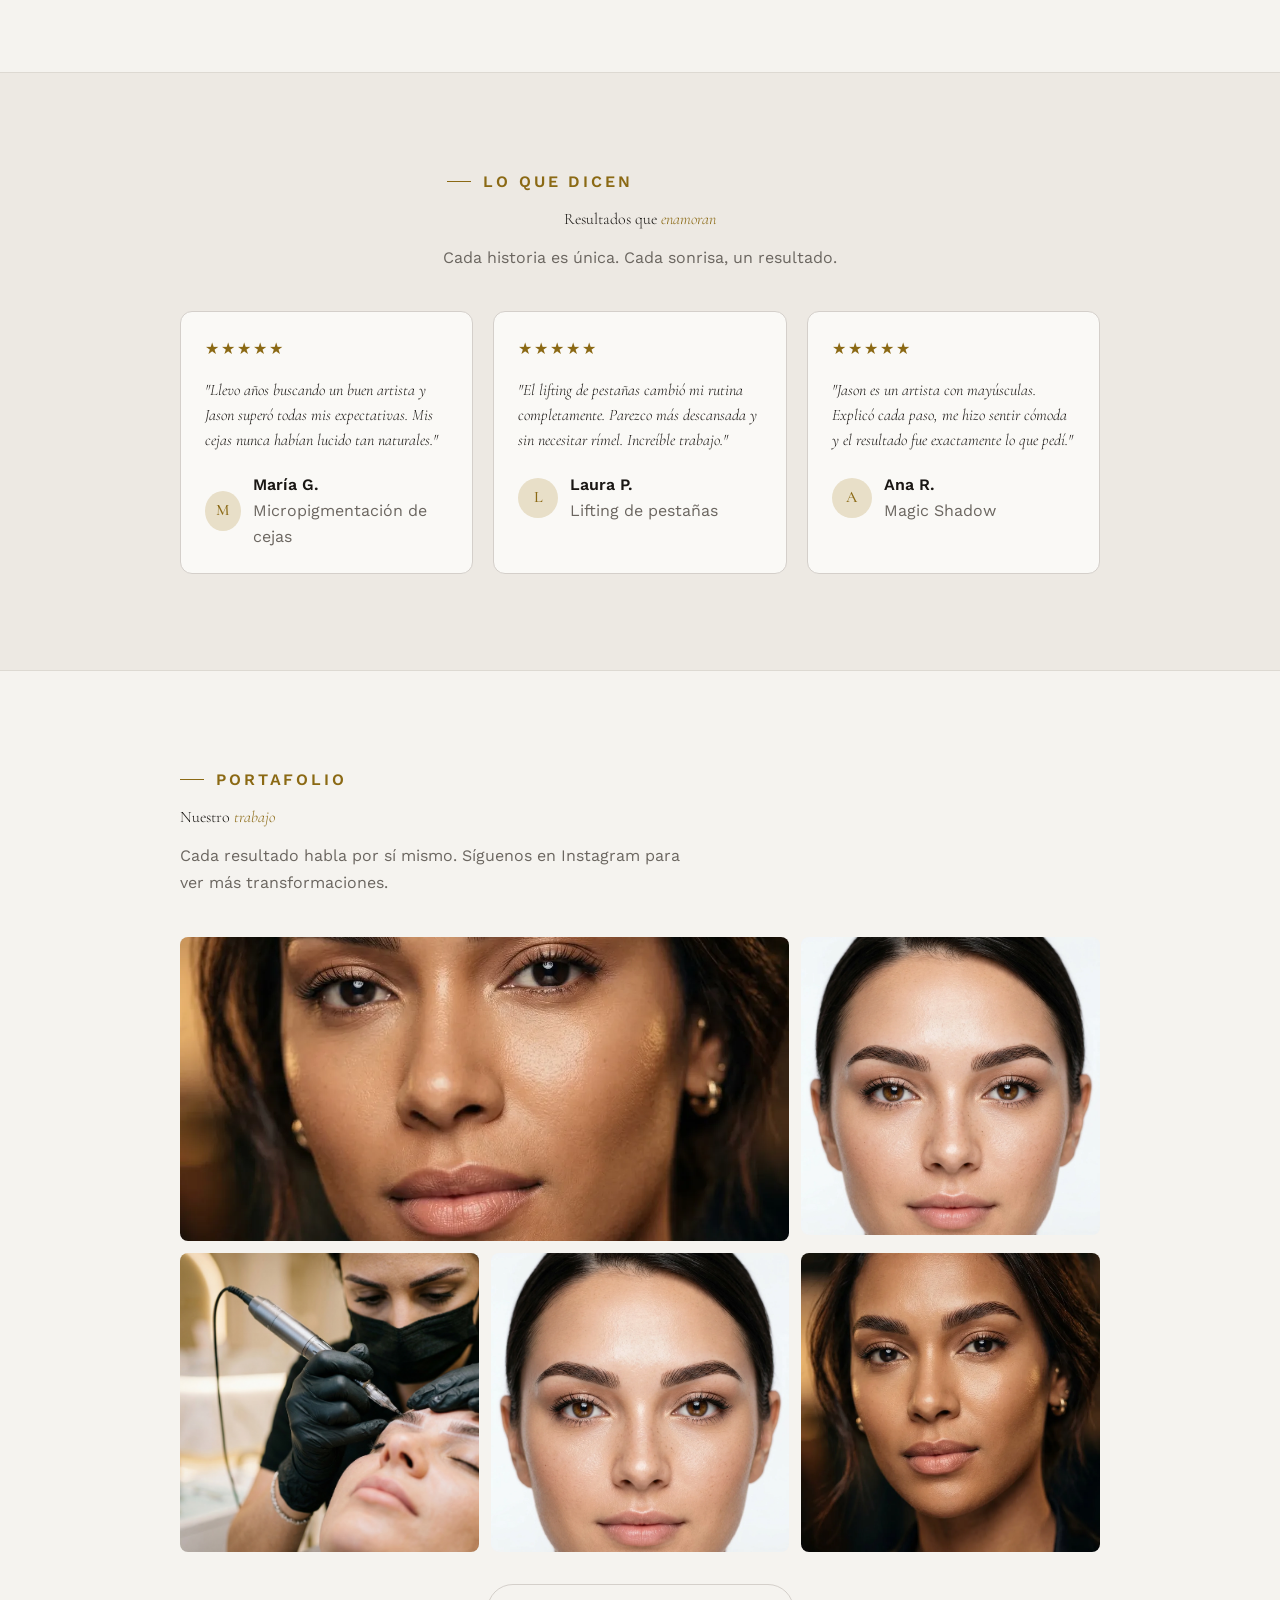
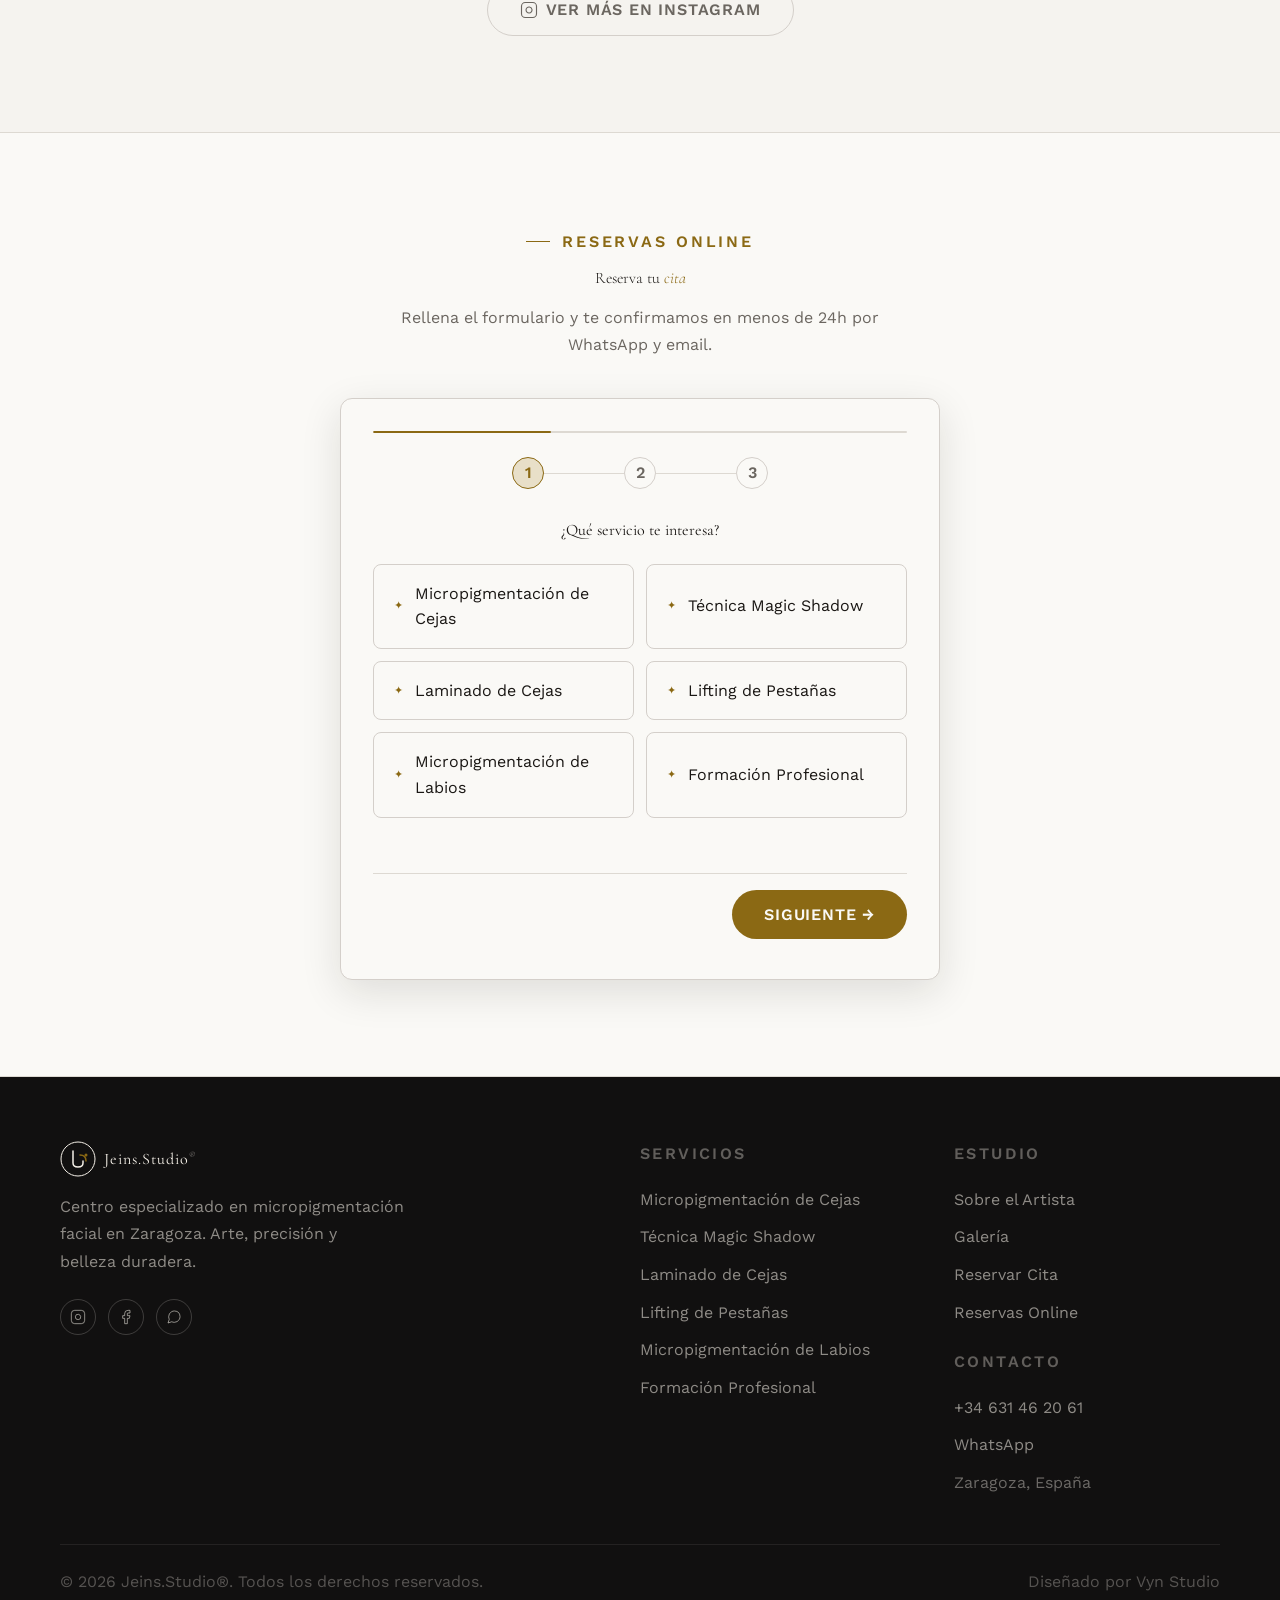
==== commit 5147b9e7: "📅 Booking: multi-step form (service→date→contact), Netlify Forms email + WhatsApp Business API" ====
--- a/index.html
+++ b/index.html
@@ -372,29 +372,129 @@
     <div class="booking-inner">
       <p class="section__eyebrow reveal" style="justify-content: center;">Reservas Online</p>
       <h2 class="section__title reveal reveal--delay-1" id="reservar-title">Reserva tu <em>cita</em></h2>
-      <p class="section__subtitle reveal reveal--delay-2">Elige el servicio y el horario que mejor te convenga. Confirmación inmediata.</p>
-
-      <div class="booking-embed reveal" id="bookingEmbed">
-        <div class="booking-placeholder">
-          <div class="booking-placeholder__icon" aria-hidden="true">
-            <svg width="28" height="28" viewBox="0 0 24 24" fill="none" stroke="currentColor" stroke-width="1.5"><rect x="3" y="4" width="18" height="18" rx="2"/><path d="M16 2v4M8 2v4M3 10h18"/></svg>
-          </div>
-          <h3 class="booking-placeholder__title">Sistema de Reservas</h3>
-          <p class="booking-placeholder__text">Conectado con Gnom.guru para gestión de citas en tiempo real.</p>
-          <a href="https://gnom.guru/jeinstudio" target="_blank" rel="noopener noreferrer" class="btn btn--primary" style="margin-top: var(--space-2);">Abrir sistema de citas</a>
-        </div>
-      </div>
-
-      <div class="booking-alt">
-        <a href="https://wa.me/34631462061?text=Hola%20Jeins.Studio%2C%20me%20gustar%C3%ADa%20reservar%20una%20cita." target="_blank" rel="noopener noreferrer" class="btn btn--ghost" aria-label="Reservar por WhatsApp">
-          <svg width="18" height="18" viewBox="0 0 24 24" fill="none" stroke="currentColor" stroke-width="1.5" aria-hidden="true"><path d="M21 11.5a8.38 8.38 0 0 1-.9 3.8 8.5 8.5 0 0 1-7.6 4.7 8.38 8.38 0 0 1-3.8-.9L3 21l1.9-5.7a8.38 8.38 0 0 1-.9-3.8 8.5 8.5 0 0 1 4.7-7.6 8.38 8.38 0 0 1 3.8-.9h.5a8.48 8.48 0 0 1 8 8v.5z"/></svg>
-          WhatsApp
-        </a>
-        <a href="tel:+34631462061" class="btn btn--ghost" aria-label="Llamar a Jeins Studio">
-          <svg width="18" height="18" viewBox="0 0 24 24" fill="none" stroke="currentColor" stroke-width="1.5" aria-hidden="true"><path d="M22 16.92v3a2 2 0 0 1-2.18 2 19.79 19.79 0 0 1-8.63-3.07A19.5 19.5 0 0 1 4.69 12a19.79 19.79 0 0 1-3.07-8.67A2 2 0 0 1 3.6 1.18h3a2 2 0 0 1 2 1.72c.127.96.361 1.903.7 2.81a2 2 0 0 1-.45 2.11L7.91 8.91a16 16 0 0 0 6 6l.91-.91a2 2 0 0 1 2.11-.45c.907.339 1.85.573 2.81.7A2 2 0 0 1 21.73 16.92z"/></svg>
-          Llamar
-        </a>
-      </div>
+      <p class="section__subtitle reveal reveal--delay-2">Rellena el formulario y te confirmamos en menos de 24h por WhatsApp y email.</p>
+
+      <!-- MULTI-STEP FORM -->
+      <div class="booking-form-wrap reveal">
+
+        <!-- Progress bar -->
+        <div class="bf-progress" aria-hidden="true">
+          <div class="bf-progress__bar" id="bfProgress"></div>
+        </div>
+        <div class="bf-steps-indicator">
+          <span class="bf-step-dot active" data-step="1">1</span>
+          <span class="bf-step-line"></span>
+          <span class="bf-step-dot" data-step="2">2</span>
+          <span class="bf-step-line"></span>
+          <span class="bf-step-dot" data-step="3">3</span>
+        </div>
+
+        <!-- Hidden Netlify form for email capture -->
+        <form name="reserva-cita" netlify netlify-honeypot="bot-field" hidden>
+          <input type="text" name="nombre">
+          <input type="email" name="email">
+          <input type="tel" name="telefono">
+          <input type="text" name="servicio">
+          <input type="text" name="fecha">
+          <textarea name="mensaje"></textarea>
+        </form>
+
+        <!-- STEP 1: Service selection -->
+        <div class="bf-step" id="bfStep1">
+          <h3 class="bf-step__title">¿Qué servicio te interesa?</h3>
+          <div class="bf-services">
+            <button type="button" class="bf-service-btn" data-value="Micropigmentación de Cejas">
+              <span class="bf-service-icon">✦</span>
+              <span class="bf-service-name">Micropigmentación de Cejas</span>
+            </button>
+            <button type="button" class="bf-service-btn" data-value="Técnica Magic Shadow">
+              <span class="bf-service-icon">✦</span>
+              <span class="bf-service-name">Técnica Magic Shadow</span>
+            </button>
+            <button type="button" class="bf-service-btn" data-value="Laminado de Cejas">
+              <span class="bf-service-icon">✦</span>
+              <span class="bf-service-name">Laminado de Cejas</span>
+            </button>
+            <button type="button" class="bf-service-btn" data-value="Lifting de Pestañas">
+              <span class="bf-service-icon">✦</span>
+              <span class="bf-service-name">Lifting de Pestañas</span>
+            </button>
+            <button type="button" class="bf-service-btn" data-value="Micropigmentación de Labios">
+              <span class="bf-service-icon">✦</span>
+              <span class="bf-service-name">Micropigmentación de Labios</span>
+            </button>
+            <button type="button" class="bf-service-btn" data-value="Formación Profesional">
+              <span class="bf-service-icon">✦</span>
+              <span class="bf-service-name">Formación Profesional</span>
+            </button>
+          </div>
+          <p class="bf-error" id="bfError1"></p>
+          <div class="bf-nav">
+            <span></span>
+            <button type="button" class="btn btn--primary" id="bfNext1">Siguiente →</button>
+          </div>
+        </div>
+
+        <!-- STEP 2: Date + message -->
+        <div class="bf-step" id="bfStep2" hidden>
+          <h3 class="bf-step__title">¿Cuándo prefieres la cita?</h3>
+          <div class="bf-fields">
+            <div class="bf-field">
+              <label class="bf-label" for="bfFecha">Fecha preferida</label>
+              <input class="bf-input" type="date" id="bfFecha" name="fecha" required>
+            </div>
+            <div class="bf-field">
+              <label class="bf-label" for="bfMensaje">Mensaje adicional <span style="opacity:0.4">(opcional)</span></label>
+              <textarea class="bf-input bf-textarea" id="bfMensaje" name="mensaje" rows="3" placeholder="Cuéntanos algo sobre lo que buscas..."></textarea>
+            </div>
+          </div>
+          <p class="bf-error" id="bfError2"></p>
+          <div class="bf-nav">
+            <button type="button" class="btn btn--ghost" id="bfPrev2">← Atrás</button>
+            <button type="button" class="btn btn--primary" id="bfNext2">Siguiente →</button>
+          </div>
+        </div>
+
+        <!-- STEP 3: Personal details -->
+        <div class="bf-step" id="bfStep3" hidden>
+          <h3 class="bf-step__title">Tus datos de contacto</h3>
+          <div class="bf-fields">
+            <div class="bf-field">
+              <label class="bf-label" for="bfNombre">Nombre completo</label>
+              <input class="bf-input" type="text" id="bfNombre" name="nombre" placeholder="Tu nombre" required>
+            </div>
+            <div class="bf-field">
+              <label class="bf-label" for="bfTelefono">Teléfono (WhatsApp)</label>
+              <input class="bf-input" type="tel" id="bfTelefono" name="telefono" placeholder="+34 600 000 000" required>
+            </div>
+            <div class="bf-field">
+              <label class="bf-label" for="bfEmail">Email</label>
+              <input class="bf-input" type="email" id="bfEmail" name="email" placeholder="tu@email.com" required>
+            </div>
+          </div>
+          <p class="bf-error" id="bfError3"></p>
+          <div class="bf-nav">
+            <button type="button" class="btn btn--ghost" id="bfPrev3">← Atrás</button>
+            <button type="button" class="btn btn--primary" id="bfSubmit">
+              <span id="bfSubmitText">Enviar reserva ✦</span>
+              <span id="bfSubmitLoader" hidden>Enviando...</span>
+            </button>
+          </div>
+        </div>
+
+        <!-- SUCCESS -->
+        <div class="bf-success" id="bfSuccess" hidden>
+          <div class="bf-success__icon">✦</div>
+          <h3 class="bf-success__title">¡Solicitud recibida!</h3>
+          <p class="bf-success__text">Jason te contactará en menos de 24h para confirmar tu cita por WhatsApp.</p>
+          <p class="bf-success__detail" id="bfSuccessDetail"></p>
+          <a href="https://wa.me/34631462061" target="_blank" rel="noopener" class="btn btn--primary" style="margin-top: 1.5rem;">
+            Hablar por WhatsApp ahora
+          </a>
+        </div>
+
+      </div><!-- /booking-form-wrap -->
+
     </div>
   </div>
 </section>
@@ -521,5 +621,106 @@
   }
 </script>
 
+<script>
+// ===== MULTI-STEP BOOKING FORM =====
+(function() {
+  let currentStep = 1;
+  let formData = { servicio: '', fecha: '', mensaje: '', nombre: '', telefono: '', email: '' };
+
+  const steps    = [null, document.getElementById('bfStep1'), document.getElementById('bfStep2'), document.getElementById('bfStep3')];
+  const progress = document.getElementById('bfProgress');
+  const dots     = document.querySelectorAll('.bf-step-dot');
+  const success  = document.getElementById('bfSuccess');
+
+  if (!steps[1]) return;
+
+  function setProgress(step) {
+    progress.style.width = (step / 3 * 100) + '%';
+    dots.forEach((d, i) => {
+      d.classList.remove('active', 'done');
+      if (i + 1 < step) d.classList.add('done');
+      if (i + 1 === step) d.classList.add('active');
+    });
+  }
+
+  function goTo(step) {
+    steps[currentStep].hidden = true;
+    currentStep = step;
+    steps[currentStep].hidden = false;
+    setProgress(step);
+    document.getElementById('reservar').scrollIntoView({ behavior: 'smooth', block: 'center' });
+  }
+
+  document.querySelectorAll('.bf-service-btn').forEach(btn => {
+    btn.addEventListener('click', () => {
+      document.querySelectorAll('.bf-service-btn').forEach(b => b.classList.remove('selected'));
+      btn.classList.add('selected');
+      formData.servicio = btn.dataset.value;
+      document.getElementById('bfError1').textContent = '';
+    });
+  });
+
+  document.getElementById('bfNext1').addEventListener('click', () => {
+    if (!formData.servicio) { document.getElementById('bfError1').textContent = 'Por favor selecciona un servicio.'; return; }
+    goTo(2);
+  });
+
+  document.getElementById('bfNext2').addEventListener('click', () => {
+    const fecha = document.getElementById('bfFecha').value;
+    if (!fecha) { document.getElementById('bfError2').textContent = 'Por favor selecciona una fecha.'; return; }
+    formData.fecha = new Date(fecha + 'T12:00:00').toLocaleDateString('es-ES', { weekday: 'long', year: 'numeric', month: 'long', day: 'numeric' });
+    formData.mensaje = document.getElementById('bfMensaje').value;
+    document.getElementById('bfError2').textContent = '';
+    goTo(3);
+  });
+
+  document.getElementById('bfPrev2').addEventListener('click', () => goTo(1));
+  document.getElementById('bfPrev3').addEventListener('click', () => goTo(2));
+
+  document.getElementById('bfSubmit').addEventListener('click', async () => {
+    const nombre   = document.getElementById('bfNombre').value.trim();
+    const telefono = document.getElementById('bfTelefono').value.trim();
+    const email    = document.getElementById('bfEmail').value.trim();
+
+    if (!nombre || !telefono || !email) { document.getElementById('bfError3').textContent = 'Por favor rellena todos los campos.'; return; }
+    if (!/\S+@\S+\.\S+/.test(email)) { document.getElementById('bfError3').textContent = 'Email no válido.'; return; }
+
+    formData = { ...formData, nombre, telefono, email };
+    document.getElementById('bfSubmitText').hidden = true;
+    document.getElementById('bfSubmitLoader').hidden = false;
+    document.getElementById('bfSubmit').disabled = true;
+
+    try {
+      // 1. Netlify Forms → email
+      await fetch('/', {
+        method: 'POST',
+        headers: { 'Content-Type': 'application/x-www-form-urlencoded' },
+        body: new URLSearchParams({ 'form-name': 'reserva-cita', ...formData }).toString()
+      });
+      // 2. WhatsApp Business API via Netlify Function
+      await fetch('/.netlify/functions/booking-notify', {
+        method: 'POST',
+        headers: { 'Content-Type': 'application/json' },
+        body: JSON.stringify(formData)
+      });
+
+      steps[3].hidden = true;
+      success.hidden = false;
+      progress.style.width = '100%';
+      dots.forEach(d => d.classList.add('done'));
+      document.getElementById('bfSuccessDetail').textContent = formData.servicio + ' · ' + formData.fecha;
+    } catch {
+      document.getElementById('bfError3').textContent = 'Error al enviar. Contáctanos por WhatsApp.';
+      document.getElementById('bfSubmitText').hidden = false;
+      document.getElementById('bfSubmitLoader').hidden = true;
+      document.getElementById('bfSubmit').disabled = false;
+    }
+  });
+
+  document.getElementById('bfFecha').min = new Date().toISOString().split('T')[0];
+  setProgress(1);
+})();
+</script>
+
 </body>
 </html>
--- a/styles.css
+++ b/styles.css
@@ -247,3 +247,97 @@
   .reveal--delay-1 { transition-delay: 0.1s; }
   .reveal--delay-2 { transition-delay: 0.2s; }
   .reveal--delay-3 { transition-delay: 0.3s; }
+
+/* ===== BOOKING FORM ===== */
+.booking-form-wrap {
+  max-width: 600px; margin: var(--space-10) auto 0;
+  background: var(--color-surface);
+  border: 1px solid var(--color-border);
+  border-radius: var(--radius-lg);
+  padding: var(--space-8) var(--space-8) var(--space-10);
+  box-shadow: var(--shadow-lg);
+}
+
+.bf-progress {
+  height: 2px; background: var(--color-divider);
+  border-radius: 99px; margin-bottom: var(--space-6); overflow: hidden;
+}
+.bf-progress__bar {
+  height: 100%; background: var(--color-primary);
+  border-radius: 99px; width: 33%;
+  transition: width 0.4s cubic-bezier(0.16,1,0.3,1);
+}
+
+.bf-steps-indicator {
+  display: flex; align-items: center; justify-content: center;
+  gap: 0; margin-bottom: var(--space-8);
+}
+.bf-step-dot {
+  width: 32px; height: 32px; border-radius: 50%;
+  border: 1.5px solid var(--color-border);
+  display: flex; align-items: center; justify-content: center;
+  font-size: var(--text-xs); font-weight: 600; color: var(--color-text-muted);
+  transition: all 0.3s ease; background: var(--color-surface); flex-shrink: 0;
+}
+.bf-step-dot.active { border-color: var(--color-primary); color: var(--color-primary); background: var(--color-primary-highlight); }
+.bf-step-dot.done { border-color: var(--color-primary); background: var(--color-primary); color: #fff; }
+.bf-step-line { flex: 1; height: 1px; background: var(--color-divider); max-width: 80px; }
+
+.bf-step { animation: bf-slide-in 0.35s cubic-bezier(0.16,1,0.3,1); }
+@keyframes bf-slide-in { from { opacity:0; transform: translateX(20px); } to { opacity:1; transform: translateX(0); } }
+
+.bf-step__title {
+  font-family: var(--font-display); font-size: var(--text-xl);
+  font-weight: 400; margin-bottom: var(--space-6); color: var(--color-text);
+}
+
+.bf-services {
+  display: grid; grid-template-columns: 1fr 1fr; gap: var(--space-3);
+  margin-bottom: var(--space-6);
+}
+@media (max-width: 480px) { .bf-services { grid-template-columns: 1fr; } }
+
+.bf-service-btn {
+  display: flex; align-items: center; gap: var(--space-3);
+  padding: var(--space-4) var(--space-5);
+  border: 1.5px solid var(--color-border);
+  border-radius: var(--radius-md); background: var(--color-surface);
+  cursor: pointer; text-align: left; color: var(--color-text);
+  font-size: var(--text-sm); transition: all 0.2s ease;
+}
+.bf-service-btn:hover { border-color: var(--color-primary); background: var(--color-primary-highlight); }
+.bf-service-btn.selected { border-color: var(--color-primary); background: var(--color-primary-highlight); color: var(--color-primary); font-weight: 600; }
+.bf-service-icon { color: var(--color-primary); font-size: 0.7rem; flex-shrink: 0; }
+
+.bf-fields { display: flex; flex-direction: column; gap: var(--space-4); margin-bottom: var(--space-6); }
+.bf-field { display: flex; flex-direction: column; gap: var(--space-2); }
+.bf-label { font-size: var(--text-sm); font-weight: 500; color: var(--color-text-muted); letter-spacing: 0.02em; }
+.bf-input {
+  padding: var(--space-3) var(--space-4);
+  border: 1.5px solid var(--color-border);
+  border-radius: var(--radius-md); background: var(--color-surface-2);
+  color: var(--color-text); font-size: var(--text-base);
+  transition: border-color 0.2s ease;
+  width: 100%;
+}
+.bf-input:focus { outline: none; border-color: var(--color-primary); }
+.bf-textarea { resize: vertical; min-height: 80px; }
+
+.bf-nav {
+  display: flex; justify-content: space-between; align-items: center;
+  padding-top: var(--space-4); border-top: 1px solid var(--color-divider);
+}
+
+.bf-error { color: #e05a5a; font-size: var(--text-sm); min-height: 1.2em; margin-bottom: var(--space-3); }
+
+.bf-success {
+  text-align: center; padding: var(--space-10) var(--space-4);
+  animation: bf-slide-in 0.4s ease;
+}
+.bf-success__icon {
+  font-size: 2.5rem; color: var(--color-primary); margin-bottom: var(--space-4);
+  animation: star-glow 2s ease infinite;
+}
+.bf-success__title { font-family: var(--font-display); font-size: var(--text-2xl); font-weight: 400; margin-bottom: var(--space-3); }
+.bf-success__text { color: var(--color-text-muted); max-width: 40ch; margin: 0 auto var(--space-2); }
+.bf-success__detail { font-size: var(--text-sm); color: var(--color-primary); font-weight: 500; }
--- a/styles.css
+++ b/styles.css
@@ -247,3 +247,97 @@
   .reveal--delay-1 { transition-delay: 0.1s; }
   .reveal--delay-2 { transition-delay: 0.2s; }
   .reveal--delay-3 { transition-delay: 0.3s; }
+
+/* ===== BOOKING FORM ===== */
+.booking-form-wrap {
+  max-width: 600px; margin: var(--space-10) auto 0;
+  background: var(--color-surface);
+  border: 1px solid var(--color-border);
+  border-radius: var(--radius-lg);
+  padding: var(--space-8) var(--space-8) var(--space-10);
+  box-shadow: var(--shadow-lg);
+}
+
+.bf-progress {
+  height: 2px; background: var(--color-divider);
+  border-radius: 99px; margin-bottom: var(--space-6); overflow: hidden;
+}
+.bf-progress__bar {
+  height: 100%; background: var(--color-primary);
+  border-radius: 99px; width: 33%;
+  transition: width 0.4s cubic-bezier(0.16,1,0.3,1);
+}
+
+.bf-steps-indicator {
+  display: flex; align-items: center; justify-content: center;
+  gap: 0; margin-bottom: var(--space-8);
+}
+.bf-step-dot {
+  width: 32px; height: 32px; border-radius: 50%;
+  border: 1.5px solid var(--color-border);
+  display: flex; align-items: center; justify-content: center;
+  font-size: var(--text-xs); font-weight: 600; color: var(--color-text-muted);
+  transition: all 0.3s ease; background: var(--color-surface); flex-shrink: 0;
+}
+.bf-step-dot.active { border-color: var(--color-primary); color: var(--color-primary); background: var(--color-primary-highlight); }
+.bf-step-dot.done { border-color: var(--color-primary); background: var(--color-primary); color: #fff; }
+.bf-step-line { flex: 1; height: 1px; background: var(--color-divider); max-width: 80px; }
+
+.bf-step { animation: bf-slide-in 0.35s cubic-bezier(0.16,1,0.3,1); }
+@keyframes bf-slide-in { from { opacity:0; transform: translateX(20px); } to { opacity:1; transform: translateX(0); } }
+
+.bf-step__title {
+  font-family: var(--font-display); font-size: var(--text-xl);
+  font-weight: 400; margin-bottom: var(--space-6); color: var(--color-text);
+}
+
+.bf-services {
+  display: grid; grid-template-columns: 1fr 1fr; gap: var(--space-3);
+  margin-bottom: var(--space-6);
+}
+@media (max-width: 480px) { .bf-services { grid-template-columns: 1fr; } }
+
+.bf-service-btn {
+  display: flex; align-items: center; gap: var(--space-3);
+  padding: var(--space-4) var(--space-5);
+  border: 1.5px solid var(--color-border);
+  border-radius: var(--radius-md); background: var(--color-surface);
+  cursor: pointer; text-align: left; color: var(--color-text);
+  font-size: var(--text-sm); transition: all 0.2s ease;
+}
+.bf-service-btn:hover { border-color: var(--color-primary); background: var(--color-primary-highlight); }
+.bf-service-btn.selected { border-color: var(--color-primary); background: var(--color-primary-highlight); color: var(--color-primary); font-weight: 600; }
+.bf-service-icon { color: var(--color-primary); font-size: 0.7rem; flex-shrink: 0; }
+
+.bf-fields { display: flex; flex-direction: column; gap: var(--space-4); margin-bottom: var(--space-6); }
+.bf-field { display: flex; flex-direction: column; gap: var(--space-2); }
+.bf-label { font-size: var(--text-sm); font-weight: 500; color: var(--color-text-muted); letter-spacing: 0.02em; }
+.bf-input {
+  padding: var(--space-3) var(--space-4);
+  border: 1.5px solid var(--color-border);
+  border-radius: var(--radius-md); background: var(--color-surface-2);
+  color: var(--color-text); font-size: var(--text-base);
+  transition: border-color 0.2s ease;
+  width: 100%;
+}
+.bf-input:focus { outline: none; border-color: var(--color-primary); }
+.bf-textarea { resize: vertical; min-height: 80px; }
+
+.bf-nav {
+  display: flex; justify-content: space-between; align-items: center;
+  padding-top: var(--space-4); border-top: 1px solid var(--color-divider);
+}
+
+.bf-error { color: #e05a5a; font-size: var(--text-sm); min-height: 1.2em; margin-bottom: var(--space-3); }
+
+.bf-success {
+  text-align: center; padding: var(--space-10) var(--space-4);
+  animation: bf-slide-in 0.4s ease;
+}
+.bf-success__icon {
+  font-size: 2.5rem; color: var(--color-primary); margin-bottom: var(--space-4);
+  animation: star-glow 2s ease infinite;
+}
+.bf-success__title { font-family: var(--font-display); font-size: var(--text-2xl); font-weight: 400; margin-bottom: var(--space-3); }
+.bf-success__text { color: var(--color-text-muted); max-width: 40ch; margin: 0 auto var(--space-2); }
+.bf-success__detail { font-size: var(--text-sm); color: var(--color-primary); font-weight: 500; }
